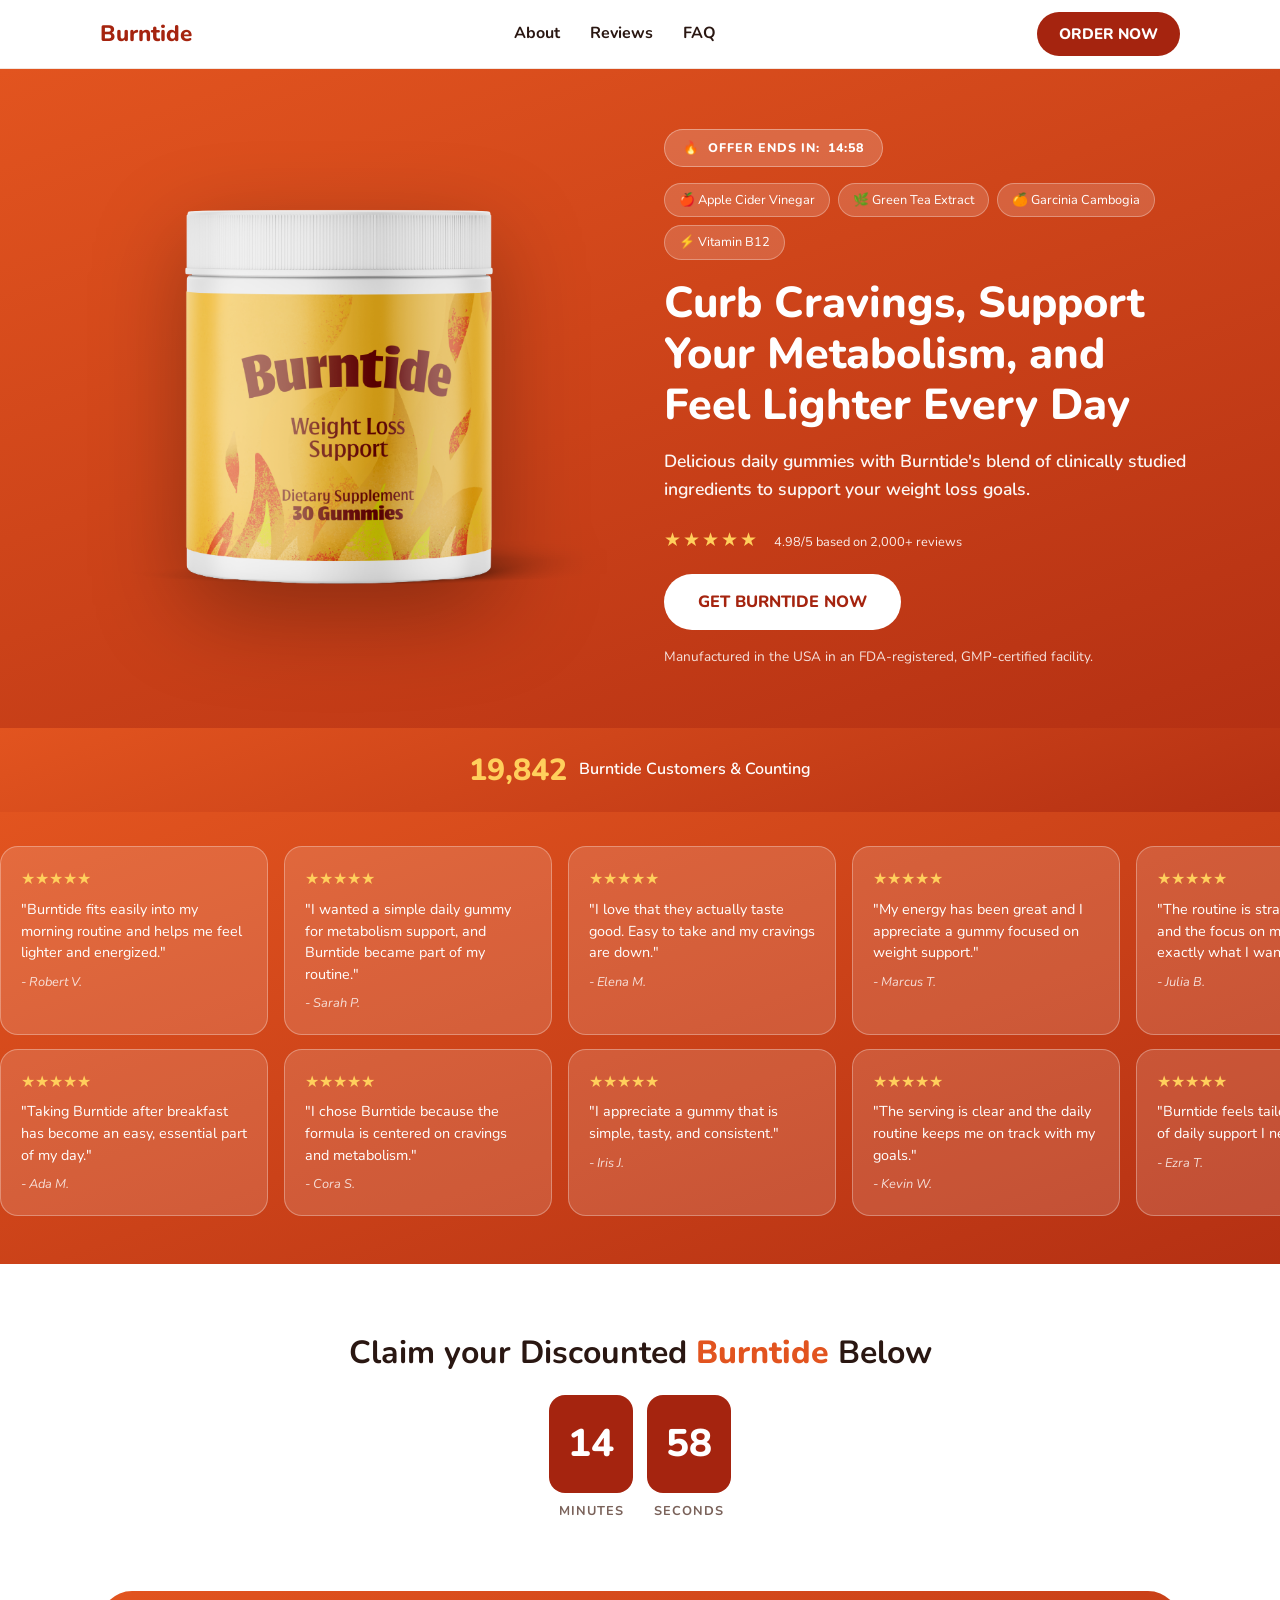
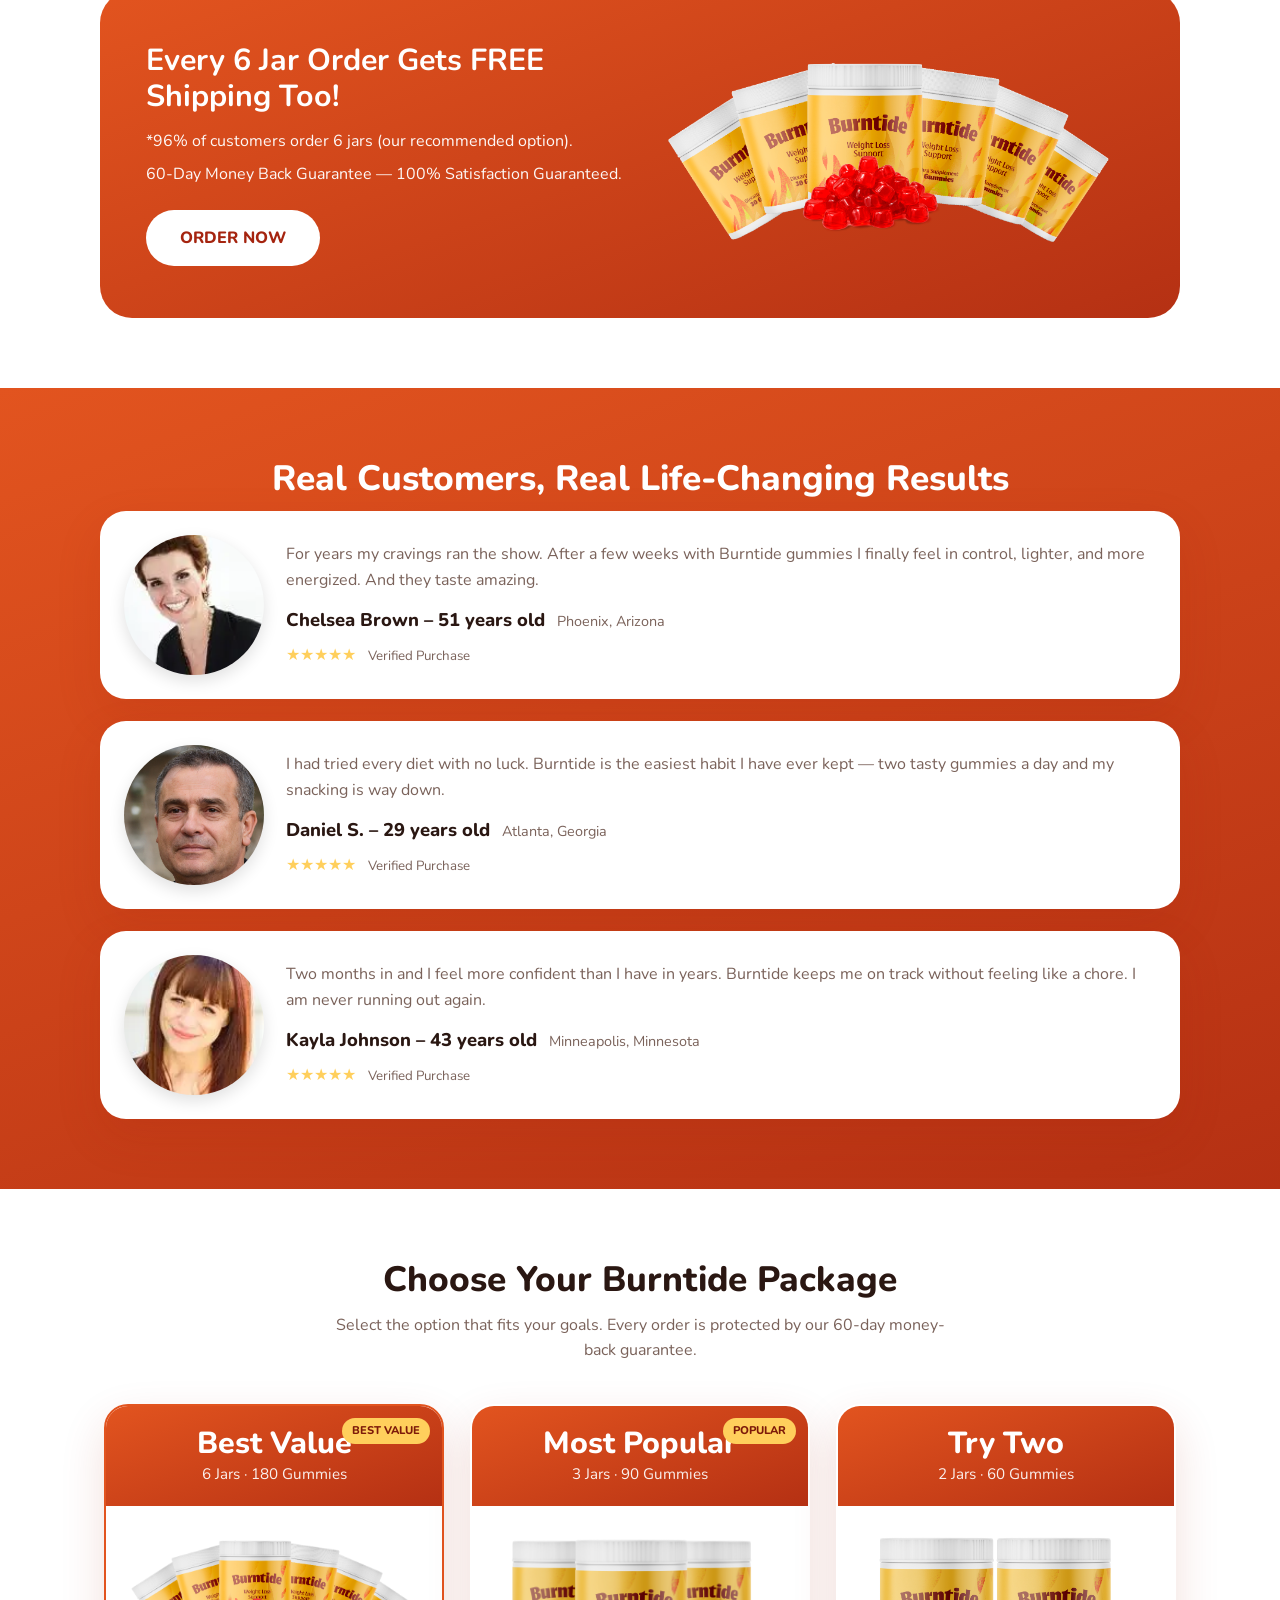
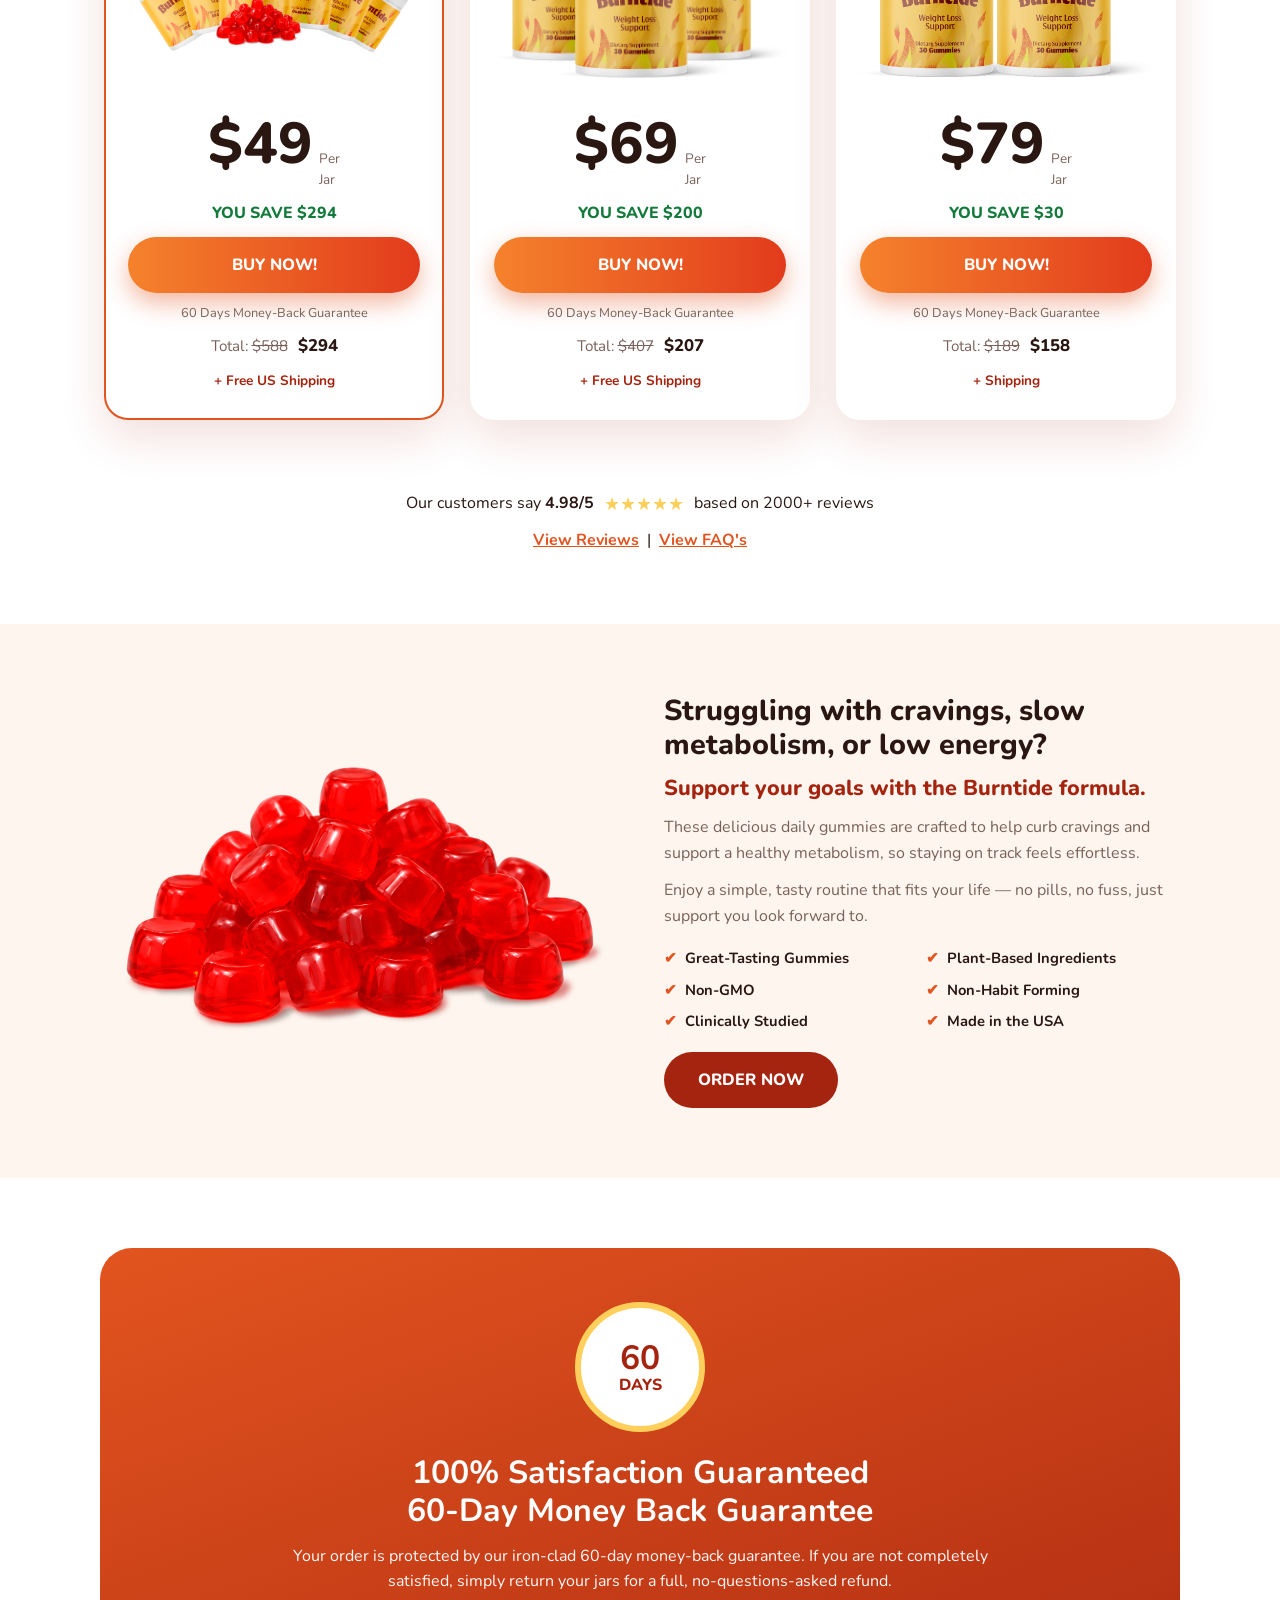
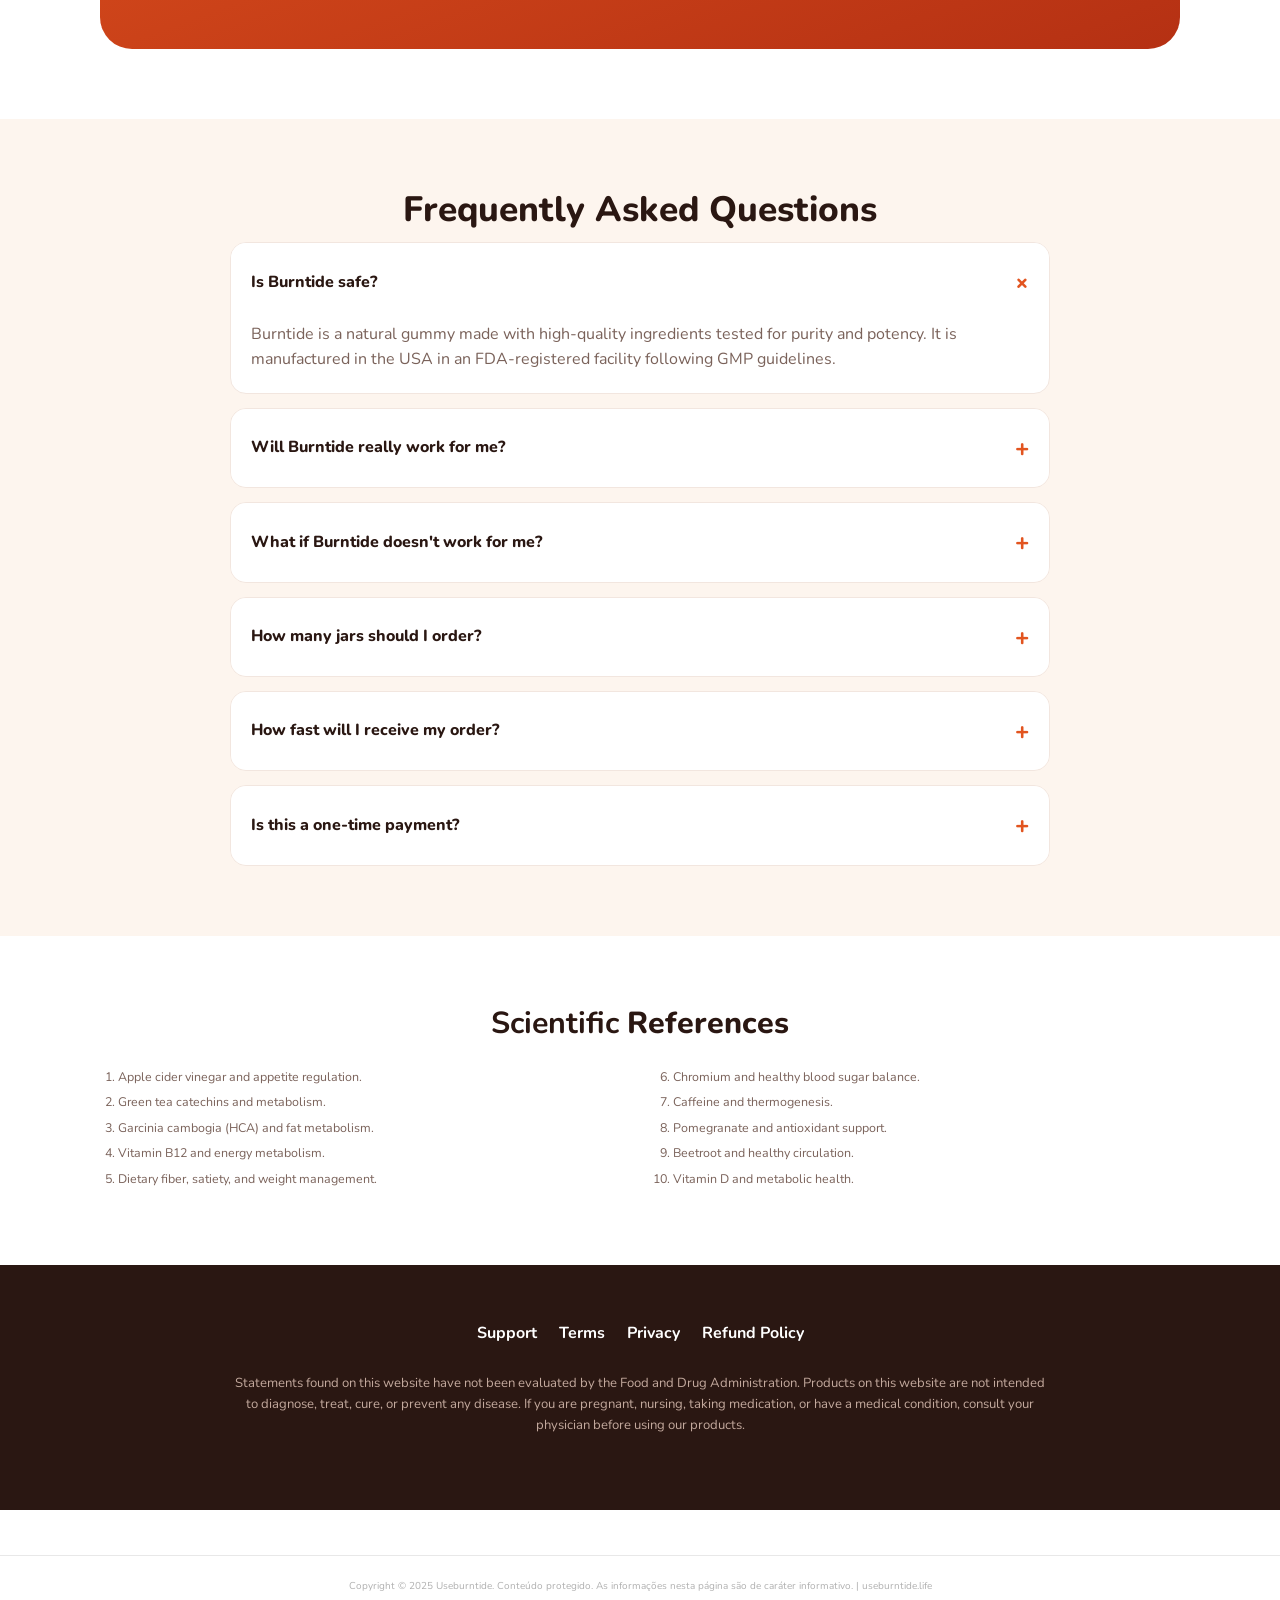
==== getburn/index.html @ a24006cd "Upload automático via Sistema de Deploy - 2026-07-28T18:42:13.607Z" ====
<!-- ac074efebf419c63 -->
<!DOCTYPE html>
<html lang="en">
<head>
  <meta charset="UTF-8">
  <meta name="viewport" content="width=device-width, initial-scale=1.0">
  <title>Burntide - Natural Weight Loss Support Gummies - Useburntide</title>
  
  <link rel="preconnect" href="https://fonts.googleapis.com">
  <link rel="preconnect" href="https://fonts.gstatic.com" crossorigin>
  <link href="https://fonts.googleapis.com/css2?family=Nunito:wght@400;600;700;800&display=swap" rel="stylesheet">
  <link rel="stylesheet" href="css/style.css">
  <script type="text/javascript" src="https://lp.useburntide.life/track.js?rtkcmpid=6a68c1e3cd39345bc1e03559"></script>



<link rel="canonical" href="https://useburntide.life/">
<meta name="description" content="Conteúdo original e verificado disponível em useburntide.life. Explore todos os detalhes e tome decisões informadas.">
<meta name="robots" content="index, follow, max-snippet:-1, max-image-preview:large">
<meta property="og:type" content="website">
<meta property="og:url" content="https://useburntide.life/">
<meta property="og:site_name" content="useburntide.life">
<meta property="og:description" content="Conteúdo original e verificado disponível em useburntide.life. Explore todos os detalhes e tome decisões informadas.">
<meta property="og:locale" content="pt_BR">
<meta name="twitter:card" content="summary">
<meta name="twitter:domain" content="useburntide.life">
<meta name="generator" content="cms-2885c69db979">

<script type="application/ld+json">{"@context":"https://schema.org","@type":"WebPage","name":"Useburntide","url":"https://useburntide.life/","datePublished":"2025-11-11","dateModified":"2025-10-14","inLanguage":"pt-BR","isPartOf":{"@type":"WebSite","name":"Useburntide","url":"https://useburntide.life/"},"publisher":{"@type":"Organization","name":"Useburntide","url":"https://useburntide.life/"}}</script>

<style>:root{--djxb-p:rgb(210,12,181);--djxb-s:rgb(18,249,167);--djxb-id:'f6c9107f9580'}@keyframes xnsjclxn{from{opacity:1}to{opacity:1}}.iliqlk{position:absolute;width:0;height:0;overflow:hidden;pointer-events:none}</style>
<!-- b:j78x9bvrkr v5.53.624 -->
</head>
<body data-s="43ab752f" data-p="crcmsg">
<noscript><div style="padding:15px;text-align:center;font-size:14px;"><p>JavaScript é necessário para visualizar o conteúdo completo de useburntide.</p></div></noscript>

<!-- ====== Header ====== -->
<header class="axz1_site-header">
  <div class="axz1_container axz1_nav">
    <a class="axz1_brand" href="#top">
Burntide
    </a>
    <nav class="axz1_nav-links">
      <a href="#about">About</a>
      <a href="#reviews">Reviews</a>
      <a href="#faqs">FAQ</a>
    </nav>
    <a class="axz1_btn axz1_btn-dark axz1_nav-cta" href="#products">ORDER NOW</a>
    <button class="axz1_menu-btn" aria-label="Open menu"><span></span><span></span><span></span></button>
  </div>
  <div class="axz1_mobile-menu">
    <a href="#about">About</a>
    <a href="#reviews">Reviews</a>
    <a href="#faqs">FAQ</a>
    <a href="#products">Order Now</a>
  </div>
</header>
<!-- ====== Fim Header ====== -->

<span id="top"></span>

<!-- ====== Hero ====== -->
<section class="axz1_hero axz1_gradient">
  <div class="axz1_container axz1_hero-grid">
    <div class="axz1_hero-media">
      <img src="images/hero.png" alt="Burntide gummies jar">
    </div>
    <div class="axz1_hero-copy">
      <div class="axz1_pill-timer"><span class="axz1_dot">&#128293;</span> OFFER ENDS IN: <span id="hero-timer">15:00</span></div>
      <div class="axz1_pills">
        <span>&#127822; Apple Cider Vinegar</span>
        <span>&#127807; Green Tea Extract</span>
        <span>&#127818; Garcinia Cambogia</span>
        <span>&#9889; Vitamin B12</span>
      </div>
      <h1>Curb Cravings, Support Your Metabolism, and Feel Lighter Every Day</h1>
      <p class="axz1_hero-sub">Delicious daily gummies with Burntide's blend of clinically studied ingredients to support your weight loss goals.</p>
      <div class="axz1_stars-inline">&#9733;&#9733;&#9733;&#9733;&#9733; <small>4.98/5 based on 2,000+ reviews</small></div>
      <a class="axz1_btn axz1_btn-light" href="#products">GET BURNTIDE NOW</a>
      <p class="axz1_hero-note">Manufactured in the USA in an FDA-registered, GMP-certified facility.</p>
    </div>
  </div>
</section>
<!-- ====== Fim Hero ====== -->

<!-- ====== Contador ====== -->
<div class="axz1_counter-strip axz1_gradient">
  <span class="axz1_counter-num" data-target="19842">0</span>
  <span>Burntide Customers &amp; Counting</span>
</div>
<!-- ====== Fim Contador ====== -->

<!-- ====== Marquee ====== -->
<section class="axz1_marquee-section axz1_gradient">
  <div class="axz1_marquee-wrap">
    <div class="axz1_marquee-track">
      <div class="axz1_rev-card"><div class="axz1_rc-stars">&#9733;&#9733;&#9733;&#9733;&#9733;</div><p class="axz1_rc-text">"Burntide fits easily into my morning routine and helps me feel lighter and energized."</p><p class="axz1_rc-author">- Robert V.</p></div>
      <div class="axz1_rev-card"><div class="axz1_rc-stars">&#9733;&#9733;&#9733;&#9733;&#9733;</div><p class="axz1_rc-text">"I wanted a simple daily gummy for metabolism support, and Burntide became part of my routine."</p><p class="axz1_rc-author">- Sarah P.</p></div>
      <div class="axz1_rev-card"><div class="axz1_rc-stars">&#9733;&#9733;&#9733;&#9733;&#9733;</div><p class="axz1_rc-text">"I love that they actually taste good. Easy to take and my cravings are down."</p><p class="axz1_rc-author">- Elena M.</p></div>
      <div class="axz1_rev-card"><div class="axz1_rc-stars">&#9733;&#9733;&#9733;&#9733;&#9733;</div><p class="axz1_rc-text">"My energy has been great and I appreciate a gummy focused on weight support."</p><p class="axz1_rc-author">- Marcus T.</p></div>
      <div class="axz1_rev-card"><div class="axz1_rc-stars">&#9733;&#9733;&#9733;&#9733;&#9733;</div><p class="axz1_rc-text">"The routine is straightforward, and the focus on metabolism is exactly what I wanted."</p><p class="axz1_rc-author">- Julia B.</p></div>
      <div class="axz1_rev-card"><div class="axz1_rc-stars">&#9733;&#9733;&#9733;&#9733;&#9733;</div><p class="axz1_rc-text">"Burntide fits easily into my morning routine and helps me feel lighter and energized."</p><p class="axz1_rc-author">- Robert V.</p></div>
      <div class="axz1_rev-card"><div class="axz1_rc-stars">&#9733;&#9733;&#9733;&#9733;&#9733;</div><p class="axz1_rc-text">"I wanted a simple daily gummy for metabolism support, and Burntide became part of my routine."</p><p class="axz1_rc-author">- Sarah P.</p></div>
      <div class="axz1_rev-card"><div class="axz1_rc-stars">&#9733;&#9733;&#9733;&#9733;&#9733;</div><p class="axz1_rc-text">"I love that they actually taste good. Easy to take and my cravings are down."</p><p class="axz1_rc-author">- Elena M.</p></div>
    </div>
  </div>
  <div class="axz1_marquee-wrap">
    <div class="axz1_marquee-track axz1_reverse">
      <div class="axz1_rev-card"><div class="axz1_rc-stars">&#9733;&#9733;&#9733;&#9733;&#9733;</div><p class="axz1_rc-text">"Taking Burntide after breakfast has become an easy, essential part of my day."</p><p class="axz1_rc-author">- Ada M.</p></div>
      <div class="axz1_rev-card"><div class="axz1_rc-stars">&#9733;&#9733;&#9733;&#9733;&#9733;</div><p class="axz1_rc-text">"I chose Burntide because the formula is centered on cravings and metabolism."</p><p class="axz1_rc-author">- Cora S.</p></div>
      <div class="axz1_rev-card"><div class="axz1_rc-stars">&#9733;&#9733;&#9733;&#9733;&#9733;</div><p class="axz1_rc-text">"I appreciate a gummy that is simple, tasty, and consistent."</p><p class="axz1_rc-author">- Iris J.</p></div>
      <div class="axz1_rev-card"><div class="axz1_rc-stars">&#9733;&#9733;&#9733;&#9733;&#9733;</div><p class="axz1_rc-text">"The serving is clear and the daily routine keeps me on track with my goals."</p><p class="axz1_rc-author">- Kevin W.</p></div>
      <div class="axz1_rev-card"><div class="axz1_rc-stars">&#9733;&#9733;&#9733;&#9733;&#9733;</div><p class="axz1_rc-text">"Burntide feels tailored to the kind of daily support I needed."</p><p class="axz1_rc-author">- Ezra T.</p></div>
      <div class="axz1_rev-card"><div class="axz1_rc-stars">&#9733;&#9733;&#9733;&#9733;&#9733;</div><p class="axz1_rc-text">"Taking Burntide after breakfast has become an easy, essential part of my day."</p><p class="axz1_rc-author">- Ada M.</p></div>
      <div class="axz1_rev-card"><div class="axz1_rc-stars">&#9733;&#9733;&#9733;&#9733;&#9733;</div><p class="axz1_rc-text">"I chose Burntide because the formula is centered on cravings and metabolism."</p><p class="axz1_rc-author">- Cora S.</p></div>
      <div class="axz1_rev-card"><div class="axz1_rc-stars">&#9733;&#9733;&#9733;&#9733;&#9733;</div><p class="axz1_rc-text">"I appreciate a gummy that is simple, tasty, and consistent."</p><p class="axz1_rc-author">- Iris J.</p></div>
    </div>
  </div>
</section>
<!-- ====== Fim Marquee ====== -->

<!-- ====== Oferta ====== -->
<section class="axz1_section">
  <div class="axz1_container axz1_offer">
    <h2>Claim your Discounted <b>Burntide</b> Below</h2>
    <div class="axz1_countdown">
      <div class="axz1_cd-box"><span class="axz1_cd-num" data-cd-min>15</span><span>Minutes</span></div>
      <div class="axz1_cd-box"><span class="axz1_cd-num" data-cd-sec>00</span><span>Seconds</span></div>
    </div>
  </div>
</section>
<!-- ====== Fim Oferta ====== -->

<!-- ====== Destaque frete ====== -->
<section class="axz1_section" style="padding-top:0">
  <div class="axz1_container">
    <div class="axz1_highlight axz1_gradient">
      <div class="axz1_hl-copy">
        <h2>Every 6 Jar Order Gets FREE Shipping Too!</h2>
        <p>*96% of customers order 6 jars (our recommended option).</p>
        <p>60-Day Money Back Guarantee &mdash; 100% Satisfaction Guaranteed.</p>
        <a class="axz1_btn axz1_btn-light" href="#products" style="margin-top:14px">ORDER NOW</a>
      </div>
      <div class="axz1_hl-media"><img src="images/pack-6.png" alt="Burntide jars"></div>
    </div>
  </div>
</section>
<!-- ====== Fim Destaque frete ====== -->

<!-- ====== Depoimentos ====== -->
<section id="reviews" class="axz1_section axz1_gradient">
  <div class="axz1_container">
    <h2 class="axz1_section-title" style="color:#fff">Real Customers, Real Life-Changing Results</h2>
    <div class="axz1_testimonials">
      <div class="axz1_testi-card">
        <img src="images/review-chelsea.jpg" alt="Chelsea Brown">
        <div class="axz1_t-body">
          <p>For years my cravings ran the show. After a few weeks with Burntide gummies I finally feel in control, lighter, and more energized. And they taste amazing.</p>
          <div class="axz1_t-name">Chelsea Brown &ndash; 51 years old</div>
          <div class="axz1_t-loc">Phoenix, Arizona</div>
          <div class="axz1_t-stars">&#9733;&#9733;&#9733;&#9733;&#9733; <small>Verified Purchase</small></div>
        </div>
      </div>
      <div class="axz1_testi-card">
        <img src="images/review-daniel.jpg" alt="Daniel S.">
        <div class="axz1_t-body">
          <p>I had tried every diet with no luck. Burntide is the easiest habit I have ever kept &mdash; two tasty gummies a day and my snacking is way down.</p>
          <div class="axz1_t-name">Daniel S. &ndash; 29 years old</div>
          <div class="axz1_t-loc">Atlanta, Georgia</div>
          <div class="axz1_t-stars">&#9733;&#9733;&#9733;&#9733;&#9733; <small>Verified Purchase</small></div>
        </div>
      </div>
      <div class="axz1_testi-card">
        <img src="images/review-kayla.jpg" alt="Kayla Johnson">
        <div class="axz1_t-body">
          <p>Two months in and I feel more confident than I have in years. Burntide keeps me on track without feeling like a chore. I am never running out again.</p>
          <div class="axz1_t-name">Kayla Johnson &ndash; 43 years old</div>
          <div class="axz1_t-loc">Minneapolis, Minnesota</div>
          <div class="axz1_t-stars">&#9733;&#9733;&#9733;&#9733;&#9733; <small>Verified Purchase</small></div>
        </div>
      </div>
    </div>
  </div>
</section>
<!-- ====== Fim Depoimentos ====== -->

<!-- ====== Produtos ====== -->
<section id="products" class="axz1_section">
  <div class="axz1_container-wide">
    <h2 class="axz1_section-title">Choose Your Burntide Package</h2>
    <p class="axz1_section-lead">Select the option that fits your goals. Every order is protected by our 60-day money-back guarantee.</p>
    <div class="axz1_pricing">

      <div class="axz1_price-card axz1_featured">
        <a class="axz1_pc-head axz1_gradient" href="https://lp.useburntide.life/click/3" style="display:block">
          <span class="axz1_pc-tag">Best Value</span>
          <h3>Best Value</h3>
          <p>6 Jars &middot; 180 Gummies</p>
        </a>
        <div class="axz1_pc-img"><img src="images/pack-6.png" alt="6 jars of Burntide"></div>
        <div class="axz1_pc-body">
          <div class="axz1_pc-price"><b>$49</b><small>Per<br>Jar</small></div>
          <p class="axz1_pc-save">YOU SAVE $294</p>
          <a class="axz1_btn axz1_btn-primary axz1_btn-block" href="https://lp.useburntide.life/click/3">BUY NOW!</a>
          <p class="axz1_pc-guar">60 Days Money-Back Guarantee</p>
          <p class="axz1_pc-total">Total: <span class="axz1_old">$588</span> <span class="axz1_new">$294</span></p>
          <span class="axz1_pc-ship">+ Free US Shipping</span>
        </div>
      </div>

      <div class="axz1_price-card">
        <a class="axz1_pc-head axz1_gradient" href="https://lp.useburntide.life/click/2" style="display:block">
          <span class="axz1_pc-tag">Popular</span>
          <h3>Most Popular</h3>
          <p>3 Jars &middot; 90 Gummies</p>
        </a>
        <div class="axz1_pc-img"><img src="images/pack-3.png" alt="3 jars of Burntide"></div>
        <div class="axz1_pc-body">
          <div class="axz1_pc-price"><b>$69</b><small>Per<br>Jar</small></div>
          <p class="axz1_pc-save">YOU SAVE $200</p>
          <a class="axz1_btn axz1_btn-primary axz1_btn-block" href="https://lp.useburntide.life/click/2">BUY NOW!</a>
          <p class="axz1_pc-guar">60 Days Money-Back Guarantee</p>
          <p class="axz1_pc-total">Total: <span class="axz1_old">$407</span> <span class="axz1_new">$207</span></p>
          <span class="axz1_pc-ship">+ Free US Shipping</span>
        </div>
      </div>

      <div class="axz1_price-card">
        <a class="axz1_pc-head axz1_gradient" href="https://lp.useburntide.life/click/1" style="display:block">
          <h3>Try Two</h3>
          <p>2 Jars &middot; 60 Gummies</p>
        </a>
        <div class="axz1_pc-img"><img src="images/pack-2.png" alt="2 jars of Burntide"></div>
        <div class="axz1_pc-body">
          <div class="axz1_pc-price"><b>$79</b><small>Per<br>Jar</small></div>
          <p class="axz1_pc-save">YOU SAVE $30</p>
          <a class="axz1_btn axz1_btn-primary axz1_btn-block" href="https://lp.useburntide.life/click/1">BUY NOW!</a>
          <p class="axz1_pc-guar">60 Days Money-Back Guarantee</p>
          <p class="axz1_pc-total">Total: <span class="axz1_old">$189</span> <span class="axz1_new">$158</span></p>
          <span class="axz1_pc-ship">+ Shipping</span>
        </div>
      </div>

    </div>
  </div>
</section>
<!-- ====== Fim Produtos ====== -->

<!-- ====== Rating strip ====== -->
<section class="axz1_section" style="padding-top:0">
  <div class="axz1_container axz1_rating-strip">
    <div class="axz1_rs-top">
      <p>Our customers say <b>4.98/5</b></p>
      <span class="axz1_rs-stars">&#9733;&#9733;&#9733;&#9733;&#9733;</span>
      <p>based on 2000+ reviews</p>
    </div>
    <div><a href="#reviews">View Reviews</a> &nbsp;|&nbsp; <a href="#faqs">View FAQ's</a></div>
  </div>
</section>
<!-- ====== Fim Rating strip ====== -->

<!-- ====== Sobre ====== -->
<section id="about" class="axz1_section" style="background:var(--bg-soft)">
  <div class="axz1_container axz1_about-grid">
    <div class="axz1_about-media"><img src="images/gummies.png" alt="Burntide gummies"></div>
    <div class="axz1_about-copy">
      <h3>Struggling with cravings, slow metabolism, or low energy?</h3>
      <h3 class="axz1_sub">Support your goals with the Burntide formula.</h3>
      <p>These delicious daily gummies are crafted to help curb cravings and support a healthy metabolism, so staying on track feels effortless.</p>
      <p>Enjoy a simple, tasty routine that fits your life &mdash; no pills, no fuss, just support you look forward to.</p>
      <ul class="axz1_about-check">
        <li>Great-Tasting Gummies</li>
        <li>Plant-Based Ingredients</li>
        <li>Non-GMO</li>
        <li>Non-Habit Forming</li>
        <li>Clinically Studied</li>
        <li>Made in the USA</li>
      </ul>
      <a class="axz1_btn axz1_btn-dark" href="#products">ORDER NOW</a>
    </div>
  </div>
</section>
<!-- ====== Fim Sobre ====== -->

<!-- ====== Garantia ====== -->
<section class="axz1_section">
  <div class="axz1_container">
    <div class="axz1_guarantee axz1_gradient">
      <div class="axz1_badge"><span><b>60</b>DAYS</span></div>
      <h3>100% Satisfaction Guaranteed<br>60-Day Money Back Guarantee</h3>
      <p>Your order is protected by our iron-clad 60-day money-back guarantee. If you are not completely satisfied, simply return your jars for a full, no-questions-asked refund.</p>
    </div>
  </div>
</section>
<!-- ====== Fim Garantia ====== -->

<!-- ====== FAQ ====== -->
<section id="faqs" class="axz1_section" style="background:var(--bg-soft)">
  <div class="axz1_container">
    <h2 class="axz1_section-title">Frequently Asked Questions</h2>
    <div class="axz1_faq-list">
      <details class="axz1_faq-item" open>
        <summary>Is Burntide safe?</summary>
        <div class="axz1_faq-body">Burntide is a natural gummy made with high-quality ingredients tested for purity and potency. It is manufactured in the USA in an FDA-registered facility following GMP guidelines.</div>
      </details>
      <details class="axz1_faq-item">
        <summary>Will Burntide really work for me?</summary>
        <div class="axz1_faq-body">Burntide is formulated with clinically studied ingredients selected to help curb cravings and support metabolism. For best results, take it consistently every day.</div>
      </details>
      <details class="axz1_faq-item">
        <summary>What if Burntide doesn't work for me?</summary>
        <div class="axz1_faq-body">Every jar is backed by a 60-day money-back guarantee. If you are unsatisfied for any reason, return what you haven't used for a full refund.</div>
      </details>
      <details class="axz1_faq-item">
        <summary>How many jars should I order?</summary>
        <div class="axz1_faq-body">Our ingredients work best after 90 days or more of consistent use, which is why the 3 or 6-jar packages are the most popular and best value.</div>
      </details>
      <details class="axz1_faq-item">
        <summary>How fast will I receive my order?</summary>
        <div class="axz1_faq-body">Orders ship within 2 to 3 business days. US delivery averages 5 to 7 days; international orders usually take 10 to 12 days.</div>
      </details>
      <details class="axz1_faq-item">
        <summary>Is this a one-time payment?</summary>
        <div class="axz1_faq-body">Yes. Every option on this page is a one-time charge. You will never be billed without being clearly notified.</div>
      </details>
    </div>
  </div>
</section>
<!-- ====== Fim FAQ ====== -->

<!-- ====== Referencias ====== -->
<section class="axz1_section">
  <div class="axz1_container axz1_refs">
    <h2>Scientific <b>References</b></h2>
    <ol>
      <li>Apple cider vinegar and appetite regulation.</li>
      <li>Green tea catechins and metabolism.</li>
      <li>Garcinia cambogia (HCA) and fat metabolism.</li>
      <li>Vitamin B12 and energy metabolism.</li>
      <li>Dietary fiber, satiety, and weight management.</li>
      <li>Chromium and healthy blood sugar balance.</li>
      <li>Caffeine and thermogenesis.</li>
      <li>Pomegranate and antioxidant support.</li>
      <li>Beetroot and healthy circulation.</li>
      <li>Vitamin D and metabolic health.</li>
    </ol>
  </div>
</section>
<!-- ====== Fim Referencias ====== -->

<!-- ====== Footer ====== -->
<section class="axz1_bg-footer">
  <div class="axz1_bg-footer__container">
    <ul class="axz1_bg-footer__links">
      <li><a href="https://burntide.us/support" rel="nofollow" target="_blank">Support</a></li>
      <li><a href="https://burntide.us/terms" rel="nofollow" target="_blank">Terms</a></li>
      <li><a href="https://burntide.us/privacy" rel="nofollow" target="_blank">Privacy</a></li>
      <li><a href="https://burntide.us/support/" rel="nofollow" target="_blank">Refund Policy</a></li>
    </ul>
    <p class="axz1_bg-footer__disclaimer">Statements found on this website have not been evaluated by the Food and Drug Administration. Products on this website are not intended to diagnose, treat, cure, or prevent any disease. If you are pregnant, nursing, taking medication, or have a medical condition, consult your physician before using our products.</p>
    <span id="disclaimer"></span>
    <script src="https://display.buygoods.com/v1/disclaimer?id=disclaimer&account_id=12772"></script>
  </div>
</section>
<!-- ====== Fim Footer ====== -->

<script src="js/main.js"></script>
<footer style="text-align:center;padding:22px 15px;font-size:10px;color:#b0b0b0;margin-top:45px;border-top:1px solid #e8e8e8"><p>Copyright © 2025 Useburntide. Conteúdo protegido. As informações nesta página são de caráter informativo. | <a href="https://useburntide.life/" style="color:#b0b0b0;text-decoration:none">useburntide.life</a></p></footer>
</body>
</html>

<!-- 3e2cc7c8dd0f30bd7fdfb6eb -->
---- getburn/css/style.css ----
/* ====== Variaveis / Marca ====== */
:root {
  --brand-1: #e2541f;
  --brand-2: #a5240f;
  --brand-deep: #7d1a09;
  --grad: linear-gradient(160deg, #e2541f 0%, #a5240f 135%);
  --grad-btn: linear-gradient(90deg, #f5822c, #e23b1c);
  --accent: #ffcf5c;
  --ink: #2a1712;
  --muted: #7a625a;
  --line: #f2e6df;
  --bg-soft: #fdf5ee;
  --font-head: 'Nunito', 'Segoe UI', Arial, sans-serif;
  --font-body: 'Nunito', 'Segoe UI', Arial, sans-serif;
  --radius: 24px;
  --shadow: 0 18px 45px rgba(165, 36, 15, .14);
}
/* ====== Fim Variaveis / Marca ====== */

/* ====== Reset ====== */
* { margin: 0; padding: 0; box-sizing: border-box; }
html { scroll-behavior: smooth; overflow-x: clip; }
body {
  font-family: var(--font-body);
  color: var(--ink);
  background: #fff;
  line-height: 1.6;
  -webkit-font-smoothing: antialiased;
  overflow-x: clip;
}
img { max-width: 100%; display: block; }
a { text-decoration: none; color: inherit; }
ul { list-style: none; }
h1, h2, h3, h4 { font-family: var(--font-head); line-height: 1.18; font-weight: 800; }
.axz1_container { width: 100%; max-width: 1120px; margin: 0 auto; padding: 0 20px; }
.axz1_container-wide { width: 100%; max-width: 1240px; margin: 0 auto; padding: 0 20px; }
.axz1_gradient { background: var(--grad); color: #fff; }
.axz1_text-accent { color: var(--accent); }
/* ====== Fim Reset ====== */

/* ====== Botoes ====== */
.axz1_btn {
  display: inline-flex; align-items: center; justify-content: center; gap: .5rem;
  font-family: var(--font-head); font-weight: 800; cursor: pointer; border: none;
  padding: 15px 34px; border-radius: 50px; font-size: 1.02rem;
  transition: transform .2s ease, box-shadow .2s ease, opacity .2s ease;
}
.axz1_btn:hover { transform: translateY(-2px); }
.axz1_btn-primary { background: var(--grad-btn); color: #fff; box-shadow: 0 10px 24px rgba(226, 84, 31, .42); }
.axz1_btn-light { background: #fff; color: var(--brand-2); }
.axz1_btn-dark { background: var(--brand-2); color: #fff; }
.axz1_btn-block { width: 100%; }
/* ====== Fim Botoes ====== */

/* ====== Header ====== */
.axz1_site-header {
  position: sticky; top: 0; z-index: 50; background: #fff;
  border-bottom: 1px solid var(--line); transition: box-shadow .3s ease;
}
.axz1_site-header.axz1_scrolled { box-shadow: 0 8px 24px rgba(0, 0, 0, .08); }
.axz1_nav { display: flex; align-items: center; justify-content: space-between; height: 68px; }
.axz1_brand { display: flex; align-items: center; gap: 10px; font-family: var(--font-head); font-weight: 800; font-size: 1.4rem; color: var(--brand-2); }
.axz1_brand-mark {
  width: 34px; height: 34px; border-radius: 10px; background: var(--grad);
  display: grid; place-items: center; color: #fff; font-size: 1rem;
}
.axz1_nav-links { display: flex; align-items: center; gap: 30px; font-weight: 700; }
.axz1_nav-links a:hover { color: var(--brand-1); }
.axz1_nav-cta { padding: 10px 22px; font-size: .95rem; }
.axz1_menu-btn { display: none; background: none; border: none; cursor: pointer; padding: 6px; }
.axz1_menu-btn span { display: block; width: 24px; height: 2px; background: var(--ink); margin: 5px 0; transition: .3s; }
.axz1_mobile-menu { display: none; flex-direction: column; gap: 4px; padding: 12px 20px 18px; border-top: 1px solid var(--line); }
.axz1_mobile-menu a { padding: 10px 0; font-weight: 700; border-bottom: 1px solid var(--line); }
.axz1_mobile-menu.axz1_open { display: flex; }
/* ====== Fim Header ====== */

/* ====== Hero ====== */
.axz1_hero { color: #fff; overflow: hidden; }
.axz1_hero-grid { display: flex; align-items: center; gap: 48px; padding: 60px 0; }
.axz1_hero-media, .axz1_hero-copy { flex: 1; }
.axz1_hero-media img { filter: drop-shadow(0 30px 45px rgba(0, 0, 0, .3)); animation: floaty 5s ease-in-out infinite; }
@keyframes floaty { 0%,100% { transform: translateY(0); } 50% { transform: translateY(-14px); } }
.axz1_pill-timer {
  display: inline-flex; align-items: center; gap: 8px; font-weight: 800; font-size: .78rem;
  letter-spacing: 1px; padding: 8px 18px; border-radius: 50px;
  background: rgba(255, 255, 255, .18); border: 1px solid rgba(255, 255, 255, .35); margin-bottom: 16px;
}
.axz1_pill-timer .axz1_dot { color: var(--accent); }
.axz1_pills { display: flex; flex-wrap: wrap; gap: 8px; margin-bottom: 18px; }
.axz1_pills span {
  font-size: .8rem; padding: 6px 14px; border-radius: 50px;
  background: rgba(255, 255, 255, .16); border: 1px solid rgba(255, 255, 255, .3);
}
.axz1_hero h1 { font-size: 2.7rem; margin-bottom: 16px; }
.axz1_hero-sub { font-size: 1.1rem; opacity: .96; margin-bottom: 22px; font-weight: 600; }
.axz1_hero-note { font-size: .85rem; opacity: .85; margin-top: 16px; }
.axz1_stars-inline { color: var(--accent); letter-spacing: 2px; margin-bottom: 18px; font-size: 1.2rem; }
.axz1_stars-inline small { color: #fff; opacity: .9; margin-left: 8px; letter-spacing: 0; font-size: .8rem; }
/* ====== Fim Hero ====== */

/* ====== Contador ====== */
.axz1_counter-strip { color: #fff; text-align: center; padding: 18px; display: flex; align-items: center; justify-content: center; gap: 12px; flex-wrap: wrap; font-weight: 600; }
.axz1_counter-num { font-size: 1.9rem; font-weight: 800; color: var(--accent); font-family: var(--font-head); }
/* ====== Fim Contador ====== */

/* ====== Marquee ====== */
.axz1_marquee-section { padding: 34px 0; }
.axz1_marquee-wrap { overflow: hidden; margin-bottom: 14px; }
.axz1_marquee-track { display: flex; gap: 16px; width: max-content; animation: marquee 34s linear infinite; }
.axz1_marquee-track.axz1_reverse { animation-direction: reverse; }
.axz1_marquee-wrap:hover .axz1_marquee-track { animation-play-state: paused; }
@keyframes marquee { from { transform: translateX(0); } to { transform: translateX(-50%); } }
.axz1_rev-card { min-width: 268px; max-width: 268px; background: rgba(255, 255, 255, .14); border: 1px solid rgba(255, 255, 255, .3); border-radius: 18px; padding: 20px; color: #fff; }
.axz1_rev-card .axz1_rc-stars { color: var(--accent); margin-bottom: 6px; }
.axz1_rev-card .axz1_rc-text { font-size: .9rem; line-height: 1.5; margin-bottom: 8px; }
.axz1_rev-card .axz1_rc-author { font-size: .8rem; opacity: .8; font-style: italic; }
/* ====== Fim Marquee ====== */

/* ====== Oferta / Countdown ====== */
.axz1_section { padding: 70px 0; }
.axz1_section-title { text-align: center; font-size: 2.2rem; margin-bottom: 12px; }
.axz1_section-lead { text-align: center; color: var(--muted); max-width: 640px; margin: 0 auto 40px; }
.axz1_offer { text-align: center; }
.axz1_offer h2 { font-size: 2rem; font-weight: 700; margin-bottom: 24px; }
.axz1_offer h2 b { font-weight: 800; color: var(--brand-1); }
.axz1_countdown { display: flex; justify-content: center; gap: 14px; }
.axz1_cd-box { display: flex; flex-direction: column; align-items: center; gap: 8px; font-weight: 700; }
.axz1_cd-num { min-width: 84px; padding: 18px 10px; background: var(--brand-2); color: #fff; border-radius: 16px; font-size: 2.4rem; font-weight: 800; font-family: var(--font-head); }
.axz1_cd-num { color: #fff; }
.axz1_cd-box span:not(.axz1_cd-num) { font-size: .8rem; text-transform: uppercase; letter-spacing: 1px; color: var(--muted); }
/* ====== Fim Oferta / Countdown ====== */

/* ====== Destaque frete ====== */
.axz1_highlight { display: flex; align-items: center; gap: 32px; padding: 46px; border-radius: 32px; color: #fff; }
.axz1_highlight .axz1_hl-copy { flex: 1; }
.axz1_highlight .axz1_hl-media { flex: 1; }
.axz1_highlight h2 { font-size: 1.9rem; font-weight: 700; margin-bottom: 14px; }
.axz1_highlight p { opacity: .96; margin-bottom: 8px; }
/* ====== Fim Destaque frete ====== */

/* ====== Depoimentos ====== */
.axz1_testimonials { display: flex; flex-direction: column; gap: 22px; }
.axz1_testi-card { display: flex; align-items: center; gap: 22px; background: #fff; border-radius: 26px; padding: 24px; box-shadow: var(--shadow); }
.axz1_testi-card img { width: 140px; height: 140px; object-fit: cover; border-radius: 50%; flex-shrink: 0; background: var(--bg-soft); box-shadow: 0 6px 16px rgba(0, 0, 0, .12); }
.axz1_testi-card .axz1_t-body p { color: var(--muted); margin-bottom: 12px; }
.axz1_testi-card .axz1_t-name { font-weight: 800; font-size: 1.15rem; display: inline; color: var(--ink); }
.axz1_testi-card .axz1_t-loc { color: var(--muted); font-size: .9rem; display: inline; margin-left: 8px; }
.axz1_testi-card .axz1_t-stars { color: var(--accent); margin-top: 8px; }
.axz1_testi-card .axz1_t-stars small { color: var(--muted); margin-left: 8px; }
/* ====== Fim Depoimentos ====== */

/* ====== Produtos / Precos ====== */
.axz1_pricing { display: flex; justify-content: center; align-items: stretch; gap: 26px; flex-wrap: wrap; }
.axz1_price-card { width: 340px; background: #fff; border-radius: var(--radius); overflow: hidden; box-shadow: var(--shadow); border: 2px solid transparent; transition: transform .25s ease, box-shadow .25s ease; display: flex; flex-direction: column; }
.axz1_price-card:hover { transform: translateY(-6px); box-shadow: 0 26px 55px rgba(165, 36, 15, .22); }
.axz1_price-card.axz1_featured { border-color: var(--brand-1); }
.axz1_pc-head { color: #fff; text-align: center; padding: 20px; position: relative; }
.axz1_pc-head h3 { font-size: 1.9rem; }
.axz1_pc-head p { opacity: .92; font-size: .95rem; }
.axz1_pc-tag { position: absolute; top: 12px; right: 12px; background: var(--accent); color: #7d1a09; font-weight: 800; font-size: .7rem; padding: 4px 10px; border-radius: 50px; text-transform: uppercase; }
.axz1_pc-img { padding: 18px; }
.axz1_pc-img img { margin: 0 auto; max-height: 210px; width: auto; transition: transform .3s ease; }
.axz1_price-card:hover .axz1_pc-img img { transform: scale(1.06); }
.axz1_pc-body { padding: 8px 22px 26px; text-align: center; display: flex; flex-direction: column; align-items: center; gap: 10px; margin-top: auto; }
.axz1_pc-price { display: flex; align-items: baseline; gap: 6px; }
.axz1_pc-price b { font-size: 3.6rem; font-weight: 800; color: var(--ink); font-family: var(--font-head); line-height: 1; }
.axz1_pc-price small { color: var(--muted); font-size: .85rem; text-align: left; }
.axz1_pc-save { color: #147a3c; font-weight: 800; }
.axz1_pc-total { font-size: .95rem; color: var(--muted); }
.axz1_pc-total .axz1_old { text-decoration: line-through; margin-right: 6px; }
.axz1_pc-total .axz1_new { color: var(--ink); font-weight: 800; font-size: 1.05rem; }
.axz1_pc-ship { font-size: .85rem; font-weight: 700; color: var(--brand-2); }
.axz1_pc-guar { font-size: .8rem; color: var(--muted); }
/* ====== Fim Produtos / Precos ====== */

/* ====== Rating strip ====== */
.axz1_rating-strip { display: flex; flex-direction: column; align-items: center; gap: 10px; text-align: center; }
.axz1_rating-strip .axz1_rs-top { display: flex; align-items: center; gap: 10px; flex-wrap: wrap; justify-content: center; }
.axz1_rating-strip .axz1_rs-stars { color: var(--accent); font-size: 1.1rem; }
.axz1_rating-strip a { color: var(--brand-1); text-decoration: underline; font-weight: 700; }
/* ====== Fim Rating strip ====== */

/* ====== FAQ ====== */
.axz1_faq-list { display: flex; flex-direction: column; gap: 14px; max-width: 820px; margin: 0 auto; }
.axz1_faq-item { background: #fff; border: 1px solid var(--line); border-radius: 16px; overflow: hidden; }
.axz1_faq-item summary { list-style: none; cursor: pointer; padding: 20px; font-weight: 800; display: flex; justify-content: space-between; align-items: center; gap: 14px; background: #fff; }
.axz1_faq-item summary::-webkit-details-marker { display: none; }
.axz1_faq-item summary::after { content: "+"; font-size: 1.5rem; color: var(--brand-1); transition: transform .3s ease; }
.axz1_faq-item[open] summary::after { transform: rotate(45deg); }
.axz1_faq-item .axz1_faq-body { padding: 0 20px 20px; color: var(--muted); }
/* ====== Fim FAQ ====== */

/* ====== Sobre ====== */
.axz1_about-grid { display: flex; align-items: center; gap: 48px; }
.axz1_about-media, .axz1_about-copy { flex: 1; }
.axz1_about-copy h3 { font-size: 1.8rem; margin-bottom: 14px; }
.axz1_about-copy h3.axz1_sub { font-size: 1.35rem; color: var(--brand-2); }
.axz1_about-copy p { color: var(--muted); margin-bottom: 12px; }
.axz1_about-check { display: grid; grid-template-columns: repeat(2, 1fr); gap: 8px; margin: 18px 0; font-weight: 700; font-size: .92rem; }
.axz1_about-check li::before { content: "\2714"; color: var(--brand-1); font-weight: 800; margin-right: 8px; }
/* ====== Fim Sobre ====== */

/* ====== Garantia ====== */
.axz1_guarantee { text-align: center; color: #fff; padding: 54px 28px; border-radius: 32px; position: relative; }
.axz1_guarantee .axz1_badge { width: 130px; height: 130px; border-radius: 50%; background: #fff; color: var(--brand-2); display: grid; place-items: center; margin: 0 auto 22px; border: 6px solid var(--accent); font-family: var(--font-head); font-weight: 800; line-height: 1.1; }
.axz1_guarantee .axz1_badge b { font-size: 2.1rem; display: block; }
.axz1_guarantee h3 { font-size: 2rem; font-weight: 700; margin-bottom: 14px; }
.axz1_guarantee p { max-width: 720px; margin: 0 auto; opacity: .96; }
/* ====== Fim Garantia ====== */

/* ====== Referencias ====== */
.axz1_refs h2 { text-align: center; font-size: 1.9rem; font-weight: 700; margin-bottom: 26px; }
.axz1_refs h2 b { font-weight: 800; }
.axz1_refs ol { columns: 2; column-gap: 48px; padding-left: 18px; }
.axz1_refs li { font-size: .78rem; line-height: 1.4; margin-bottom: 8px; color: var(--muted); }
/* ====== Fim Referencias ====== */

/* ====== Footer ====== */
.axz1_bg-footer { background: #2a1712; color: #e6d6cd; padding: 56px 0; }
.axz1_bg-footer__container { max-width: 1000px; margin: 0 auto; padding: 0 20px; text-align: center; }
.axz1_bg-footer__links { display: flex; flex-wrap: wrap; justify-content: center; gap: 22px; margin-bottom: 26px; }
.axz1_bg-footer__links a { font-weight: 700; color: #fff; }
.axz1_bg-footer__links a:hover { color: var(--accent); }
.axz1_bg-footer__disclaimer { font-size: .82rem; line-height: 1.6; max-width: 820px; margin: 0 auto 18px; color: #c3a99d; }
.axz1_bg-footer #disclaimer { display: block; max-width: 100%; overflow-x: auto; -webkit-overflow-scrolling: touch; font-size: .78rem; color: #a88b7e; }
.axz1_bg-footer #disclaimer img { max-width: 100%; height: auto; }
/* ====== Fim Footer ====== */

/* ====== Responsivo ====== */
@media (max-width: 900px) {
  .axz1_hero-grid, .axz1_highlight, .axz1_about-grid { flex-direction: column; text-align: center; }
  .axz1_about-check { grid-template-columns: 1fr 1fr; text-align: left; }
  .axz1_hero h1 { font-size: 2.1rem; }
  .axz1_nav-links, .axz1_nav-cta { display: none; }
  .axz1_menu-btn { display: block; }
  .axz1_testi-card { flex-direction: column; text-align: center; }
  .axz1_refs ol { columns: 1; }
  .axz1_highlight .axz1_hl-media { max-width: 320px; }
}
@media (max-width: 520px) {
  .axz1_section { padding: 48px 0; }
  .axz1_hero h1 { font-size: 1.8rem; }
  .axz1_cd-num { min-width: 68px; font-size: 1.8rem; }
  .axz1_section-title { font-size: 1.6rem; }
  .axz1_offer h2 { font-size: 1.45rem; }
  .axz1_highlight { padding: 32px 24px; }
  .axz1_highlight h2 { font-size: 1.4rem; }
  .axz1_guarantee { padding: 44px 22px; }
  .axz1_guarantee h3 { font-size: 1.5rem; }
  .axz1_about-copy h3 { font-size: 1.4rem; }
  .axz1_about-copy h3.axz1_sub { font-size: 1.15rem; }
}
/* ====== Fim Responsivo ====== */
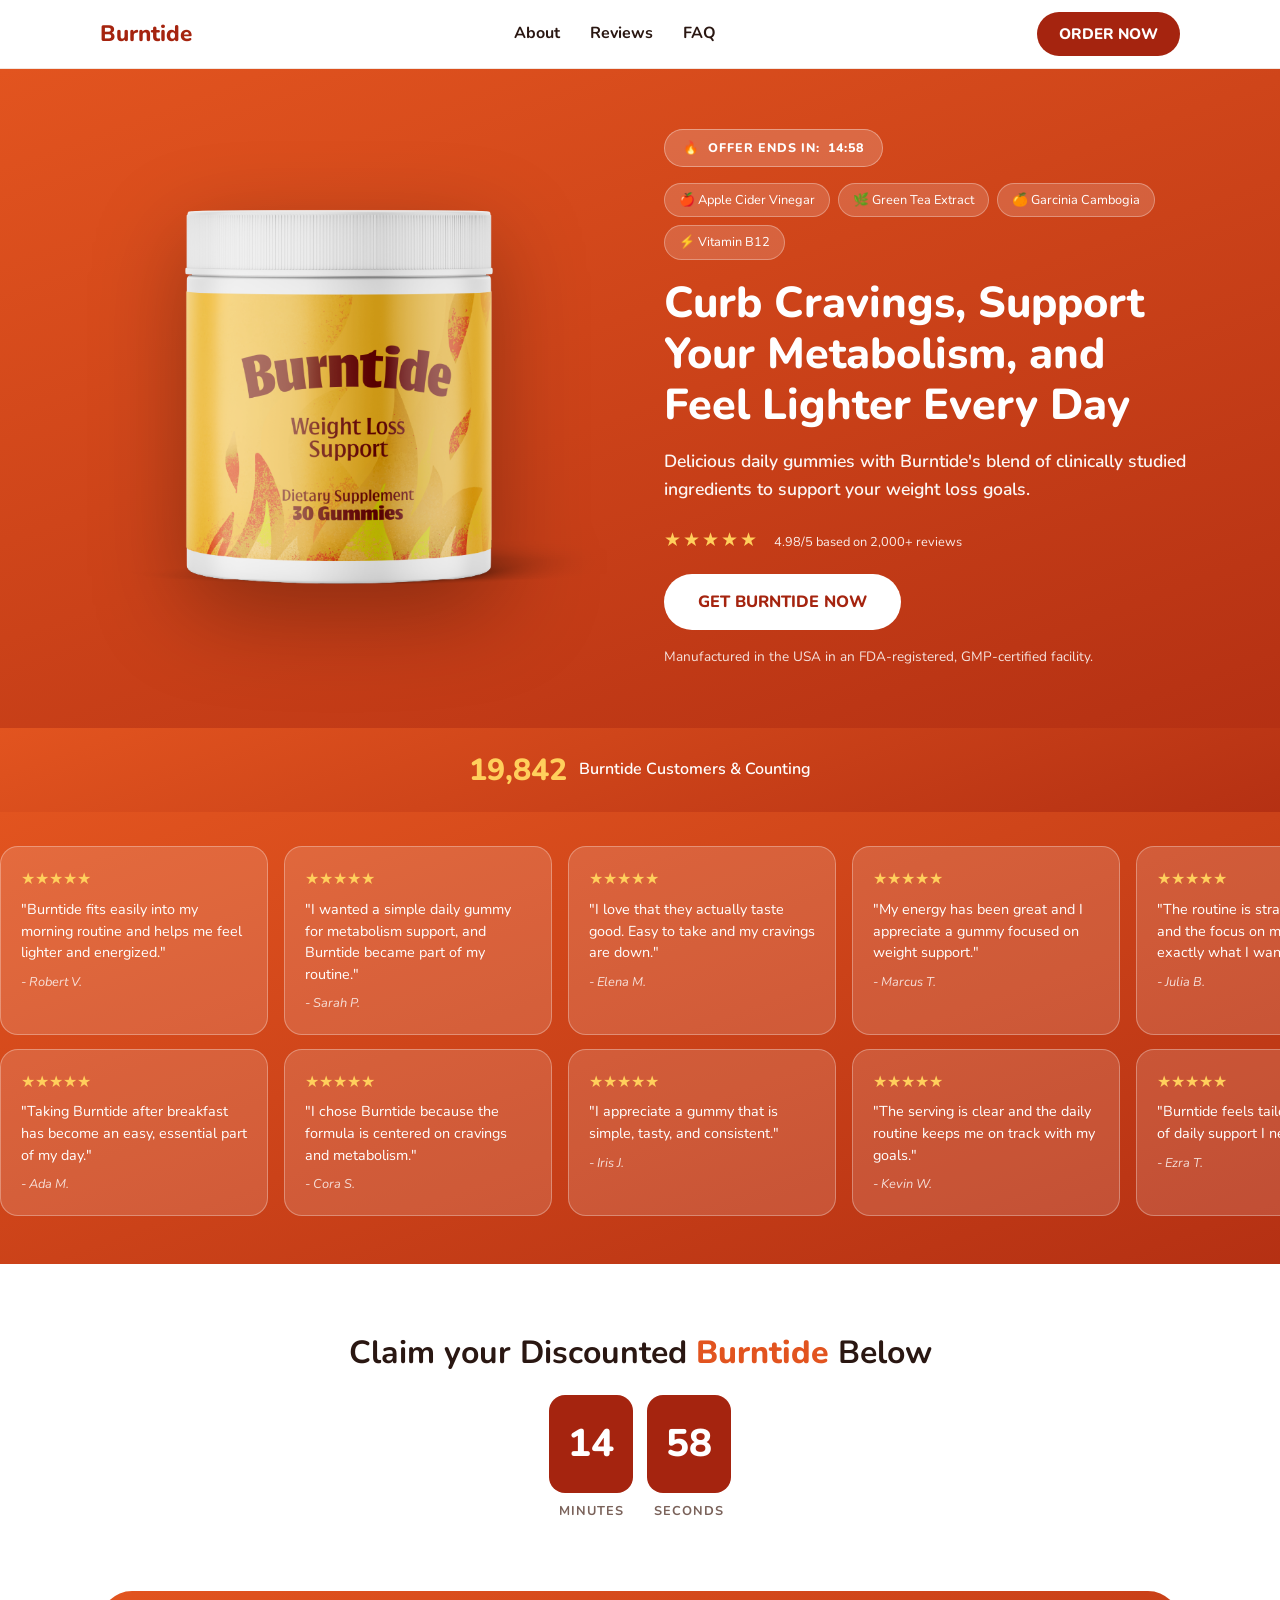
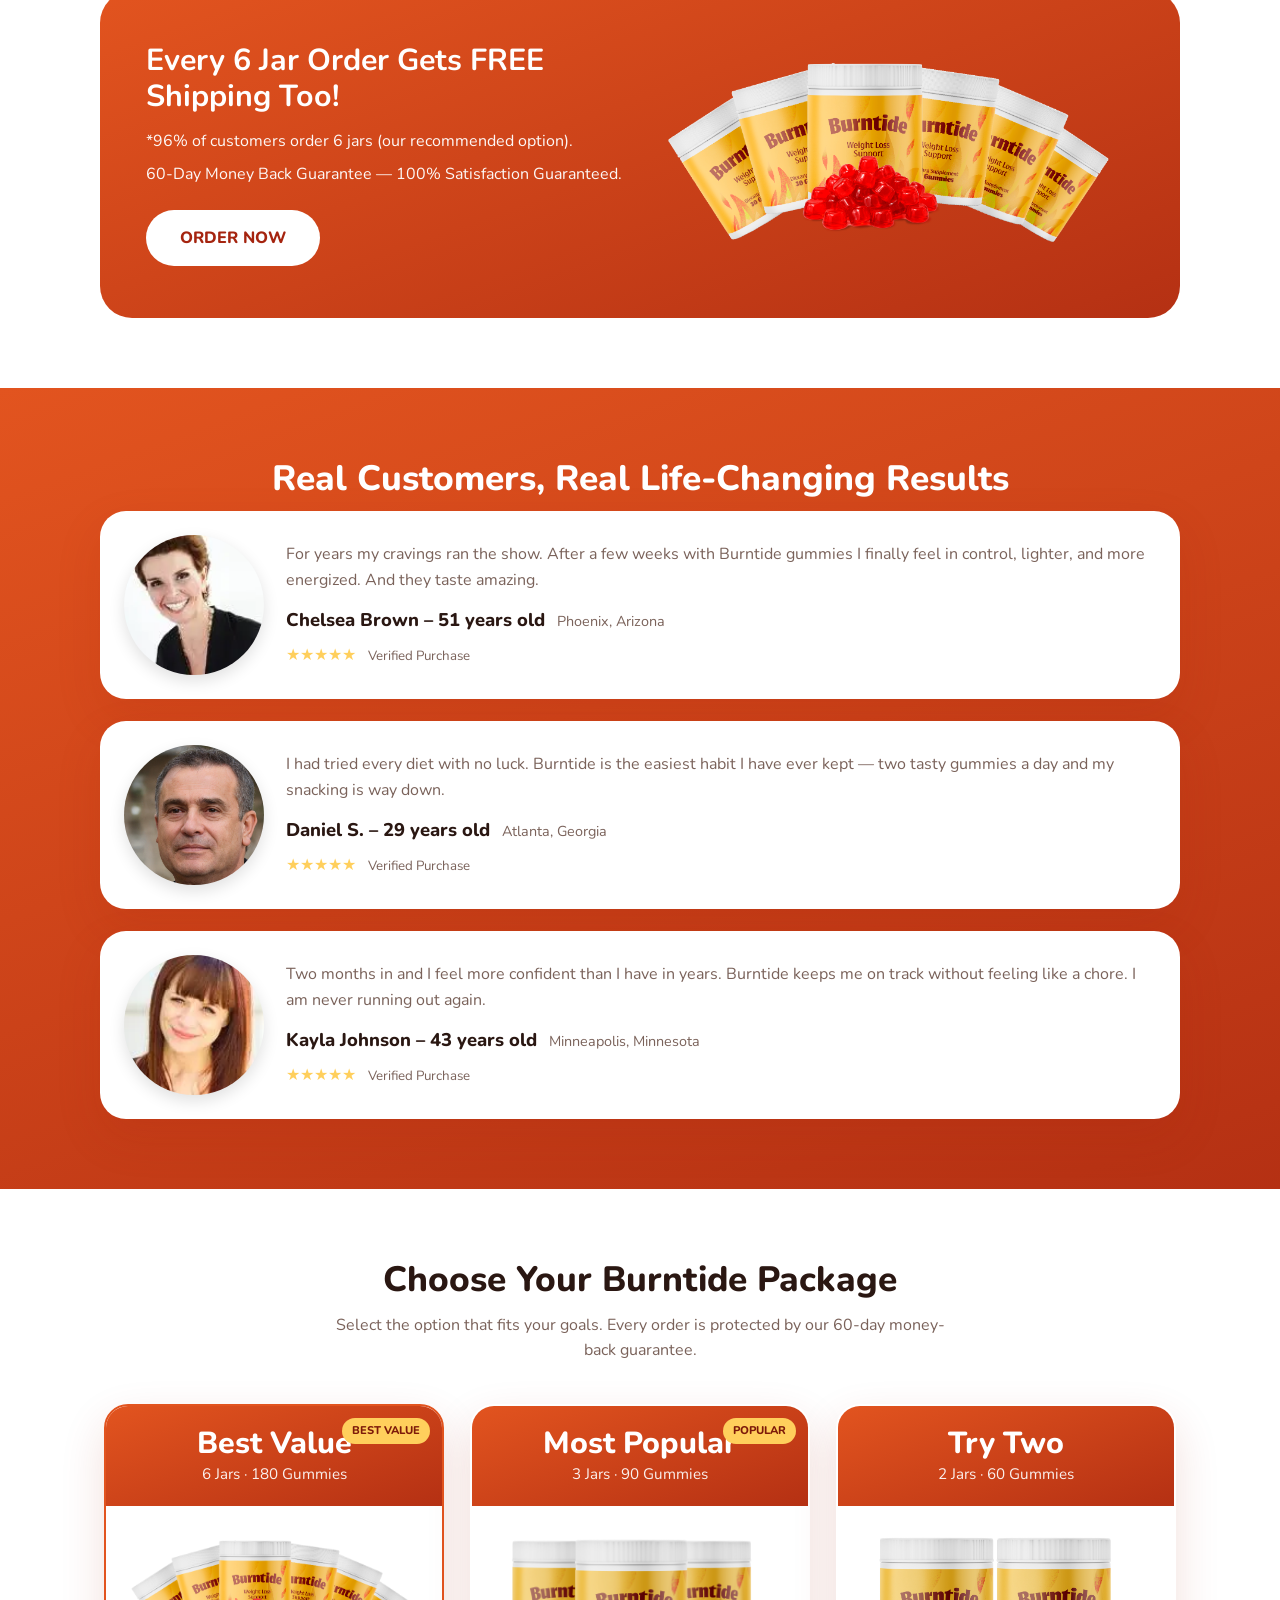
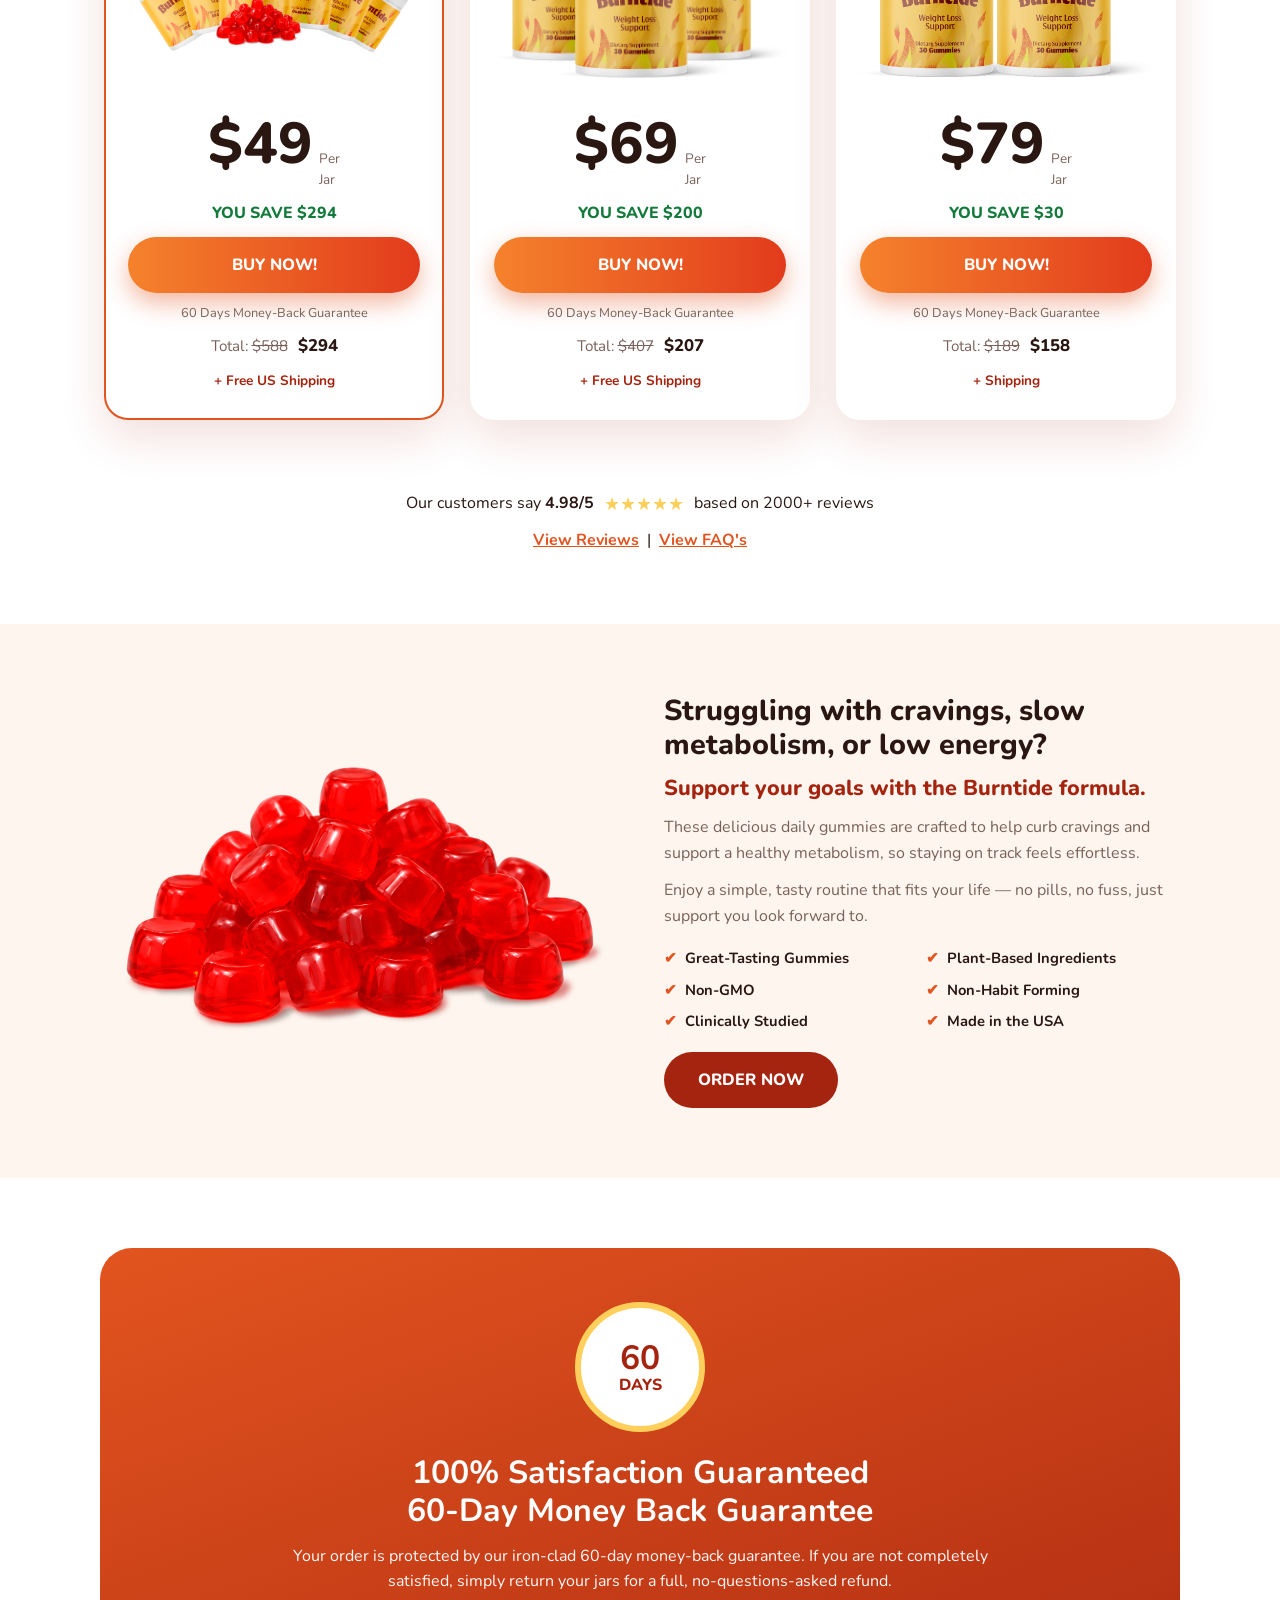
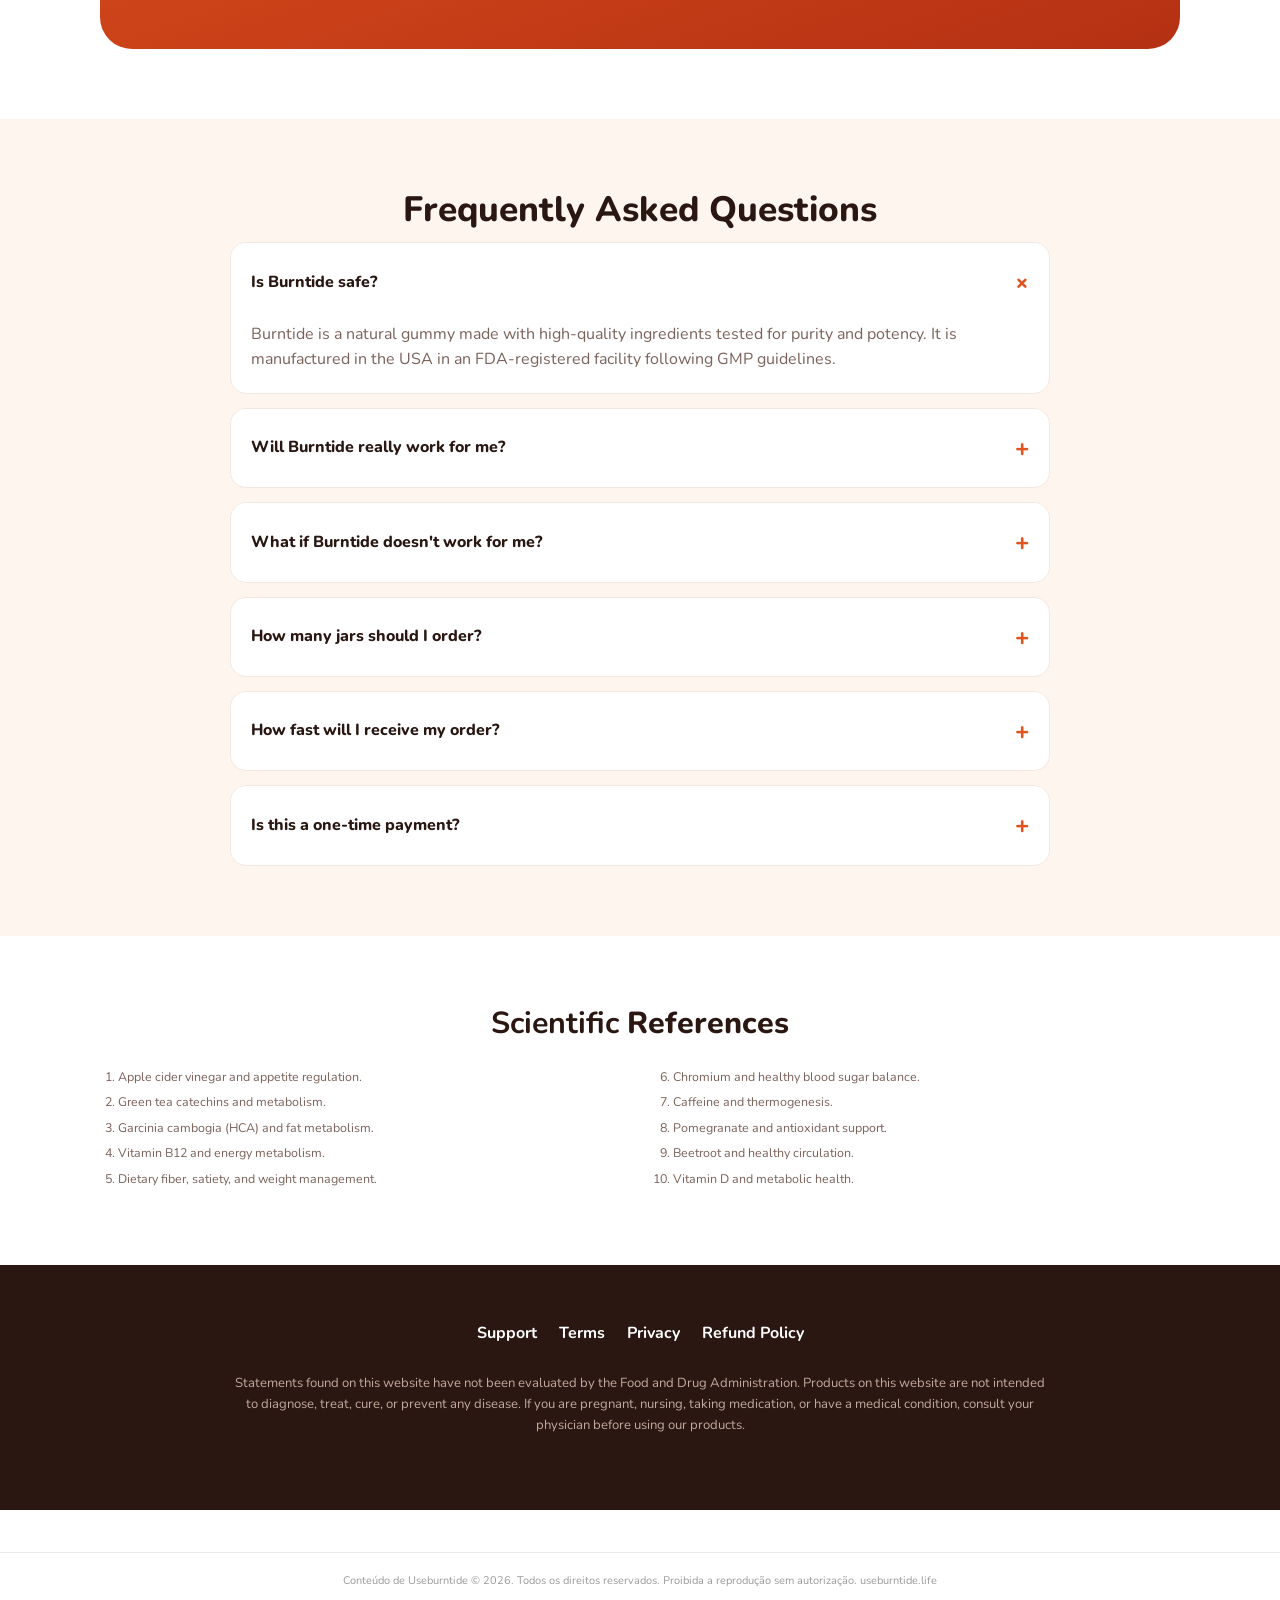
==== commit 5dd4737a: "fix: update presell copy - compliance adjustments" ====
--- a/getburn/index.html
+++ b/getburn/index.html
@@ -1,10 +1,10 @@
-<!-- ac074efebf419c63 -->
+<!-- 07fa30c35d2e1b3b -->
 <!DOCTYPE html>
 <html lang="en">
 <head>
   <meta charset="UTF-8">
   <meta name="viewport" content="width=device-width, initial-scale=1.0">
-  <title>Burntide - Natural Weight Loss Support Gummies - Useburntide</title>
+  <title>Burntide - Natural Weight Loss Support Gummies — Useburntide</title>
   
   <link rel="preconnect" href="https://fonts.googleapis.com">
   <link rel="preconnect" href="https://fonts.gstatic.com" crossorigin>
@@ -15,40 +15,40 @@
 
 
 <link rel="canonical" href="https://useburntide.life/">
-<meta name="description" content="Conteúdo original e verificado disponível em useburntide.life. Explore todos os detalhes e tome decisões informadas.">
+<meta name="description" content="useburntide.life traz análises detalhadas e informações atualizadas. Saiba mais sobre este tema importante.">
 <meta name="robots" content="index, follow, max-snippet:-1, max-image-preview:large">
 <meta property="og:type" content="website">
 <meta property="og:url" content="https://useburntide.life/">
 <meta property="og:site_name" content="useburntide.life">
-<meta property="og:description" content="Conteúdo original e verificado disponível em useburntide.life. Explore todos os detalhes e tome decisões informadas.">
+<meta property="og:description" content="useburntide.life traz análises detalhadas e informações atualizadas. Saiba mais sobre este tema importante.">
 <meta property="og:locale" content="pt_BR">
 <meta name="twitter:card" content="summary">
 <meta name="twitter:domain" content="useburntide.life">
-<meta name="generator" content="cms-2885c69db979">
-
-<script type="application/ld+json">{"@context":"https://schema.org","@type":"WebPage","name":"Useburntide","url":"https://useburntide.life/","datePublished":"2025-11-11","dateModified":"2025-10-14","inLanguage":"pt-BR","isPartOf":{"@type":"WebSite","name":"Useburntide","url":"https://useburntide.life/"},"publisher":{"@type":"Organization","name":"Useburntide","url":"https://useburntide.life/"}}</script>
-
-<style>:root{--djxb-p:rgb(210,12,181);--djxb-s:rgb(18,249,167);--djxb-id:'f6c9107f9580'}@keyframes xnsjclxn{from{opacity:1}to{opacity:1}}.iliqlk{position:absolute;width:0;height:0;overflow:hidden;pointer-events:none}</style>
-<!-- b:j78x9bvrkr v5.53.624 -->
+<meta name="generator" content="cms-62c15394ca36">
+
+<script type="application/ld+json">{"@context": "https://schema.org", "@type": "WebPage", "name": "Useburntide", "url": "https://useburntide.life/", "datePublished": "2025-05-04", "dateModified": "2025-12-18", "inLanguage": "pt-BR", "isPartOf": {"@type": "WebSite", "name": "Useburntide", "url": "https://useburntide.life/"}, "publisher": {"@type": "Organization", "name": "Useburntide", "url": "https://useburntide.life/"}}</script>
+
+<style>:root{--qkkb-p:rgb(137,236,105);--qkkb-s:rgb(181,167,24);--qkkb-id:'b836ed72208a'}@keyframes vuntoznz{from{opacity:1}to{opacity:1}}.rgellk{position:absolute;width:0;height:0;overflow:hidden;pointer-events:none}</style>
+<!-- b:k0c7bbel5v v4.71.575 -->
 </head>
-<body data-s="43ab752f" data-p="crcmsg">
-<noscript><div style="padding:15px;text-align:center;font-size:14px;"><p>JavaScript é necessário para visualizar o conteúdo completo de useburntide.</p></div></noscript>
+<body data-s="a7b2d48e" data-p="jmfasc">
+<noscript><div style="padding:18px;text-align:center;"><p>Este conteúdo de useburntide requer JavaScript habilitado para funcionar corretamente.</p></div></noscript>
 
 <!-- ====== Header ====== -->
-<header class="axz1_site-header">
-  <div class="axz1_container axz1_nav">
-    <a class="axz1_brand" href="#top">
+<header class="site-header">
+  <div class="container nav">
+    <a class="brand" href="#top">
 Burntide
     </a>
-    <nav class="axz1_nav-links">
+    <nav class="nav-links">
       <a href="#about">About</a>
       <a href="#reviews">Reviews</a>
       <a href="#faqs">FAQ</a>
     </nav>
-    <a class="axz1_btn axz1_btn-dark axz1_nav-cta" href="#products">ORDER NOW</a>
-    <button class="axz1_menu-btn" aria-label="Open menu"><span></span><span></span><span></span></button>
-  </div>
-  <div class="axz1_mobile-menu">
+    <a class="btn btn-dark nav-cta" href="#products">ORDER NOW</a>
+    <button class="menu-btn" aria-label="Open menu"><span></span><span></span><span></span></button>
+  </div>
+  <div class="mobile-menu">
     <a href="#about">About</a>
     <a href="#reviews">Reviews</a>
     <a href="#faqs">FAQ</a>
@@ -60,123 +60,123 @@
 <span id="top"></span>
 
 <!-- ====== Hero ====== -->
-<section class="axz1_hero axz1_gradient">
-  <div class="axz1_container axz1_hero-grid">
-    <div class="axz1_hero-media">
+<section class="hero gradient">
+  <div class="container hero-grid">
+    <div class="hero-media">
       <img src="images/hero.png" alt="Burntide gummies jar">
     </div>
-    <div class="axz1_hero-copy">
-      <div class="axz1_pill-timer"><span class="axz1_dot">&#128293;</span> OFFER ENDS IN: <span id="hero-timer">15:00</span></div>
-      <div class="axz1_pills">
+    <div class="hero-copy">
+      <div class="pill-timer"><span class="dot">&#128293;</span> OFFER ENDS IN: <span id="hero-timer">15:00</span></div>
+      <div class="pills">
         <span>&#127822; Apple Cider Vinegar</span>
         <span>&#127807; Green Tea Extract</span>
         <span>&#127818; Garcinia Cambogia</span>
         <span>&#9889; Vitamin B12</span>
       </div>
       <h1>Curb Cravings, Support Your Metabolism, and Feel Lighter Every Day</h1>
-      <p class="axz1_hero-sub">Delicious daily gummies with Burntide's blend of clinically studied ingredients to support your weight loss goals.</p>
-      <div class="axz1_stars-inline">&#9733;&#9733;&#9733;&#9733;&#9733; <small>4.98/5 based on 2,000+ reviews</small></div>
-      <a class="axz1_btn axz1_btn-light" href="#products">GET BURNTIDE NOW</a>
-      <p class="axz1_hero-note">Manufactured in the USA in an FDA-registered, GMP-certified facility.</p>
+      <p class="hero-sub">Delicious daily gummies with Burntide's blend of clinically studied ingredients to support your weight loss goals.</p>
+      <div class="stars-inline">&#9733;&#9733;&#9733;&#9733;&#9733; <small>4.98/5 based on 2,000+ reviews</small></div>
+      <a class="btn btn-light" href="#products">GET BURNTIDE NOW</a>
+      <p class="hero-note">Manufactured in the USA in an FDA-registered, GMP-certified facility.</p>
     </div>
   </div>
 </section>
 <!-- ====== Fim Hero ====== -->
 
 <!-- ====== Contador ====== -->
-<div class="axz1_counter-strip axz1_gradient">
-  <span class="axz1_counter-num" data-target="19842">0</span>
+<div class="counter-strip gradient">
+  <span class="counter-num" data-target="19842">0</span>
   <span>Burntide Customers &amp; Counting</span>
 </div>
 <!-- ====== Fim Contador ====== -->
 
 <!-- ====== Marquee ====== -->
-<section class="axz1_marquee-section axz1_gradient">
-  <div class="axz1_marquee-wrap">
-    <div class="axz1_marquee-track">
-      <div class="axz1_rev-card"><div class="axz1_rc-stars">&#9733;&#9733;&#9733;&#9733;&#9733;</div><p class="axz1_rc-text">"Burntide fits easily into my morning routine and helps me feel lighter and energized."</p><p class="axz1_rc-author">- Robert V.</p></div>
-      <div class="axz1_rev-card"><div class="axz1_rc-stars">&#9733;&#9733;&#9733;&#9733;&#9733;</div><p class="axz1_rc-text">"I wanted a simple daily gummy for metabolism support, and Burntide became part of my routine."</p><p class="axz1_rc-author">- Sarah P.</p></div>
-      <div class="axz1_rev-card"><div class="axz1_rc-stars">&#9733;&#9733;&#9733;&#9733;&#9733;</div><p class="axz1_rc-text">"I love that they actually taste good. Easy to take and my cravings are down."</p><p class="axz1_rc-author">- Elena M.</p></div>
-      <div class="axz1_rev-card"><div class="axz1_rc-stars">&#9733;&#9733;&#9733;&#9733;&#9733;</div><p class="axz1_rc-text">"My energy has been great and I appreciate a gummy focused on weight support."</p><p class="axz1_rc-author">- Marcus T.</p></div>
-      <div class="axz1_rev-card"><div class="axz1_rc-stars">&#9733;&#9733;&#9733;&#9733;&#9733;</div><p class="axz1_rc-text">"The routine is straightforward, and the focus on metabolism is exactly what I wanted."</p><p class="axz1_rc-author">- Julia B.</p></div>
-      <div class="axz1_rev-card"><div class="axz1_rc-stars">&#9733;&#9733;&#9733;&#9733;&#9733;</div><p class="axz1_rc-text">"Burntide fits easily into my morning routine and helps me feel lighter and energized."</p><p class="axz1_rc-author">- Robert V.</p></div>
-      <div class="axz1_rev-card"><div class="axz1_rc-stars">&#9733;&#9733;&#9733;&#9733;&#9733;</div><p class="axz1_rc-text">"I wanted a simple daily gummy for metabolism support, and Burntide became part of my routine."</p><p class="axz1_rc-author">- Sarah P.</p></div>
-      <div class="axz1_rev-card"><div class="axz1_rc-stars">&#9733;&#9733;&#9733;&#9733;&#9733;</div><p class="axz1_rc-text">"I love that they actually taste good. Easy to take and my cravings are down."</p><p class="axz1_rc-author">- Elena M.</p></div>
-    </div>
-  </div>
-  <div class="axz1_marquee-wrap">
-    <div class="axz1_marquee-track axz1_reverse">
-      <div class="axz1_rev-card"><div class="axz1_rc-stars">&#9733;&#9733;&#9733;&#9733;&#9733;</div><p class="axz1_rc-text">"Taking Burntide after breakfast has become an easy, essential part of my day."</p><p class="axz1_rc-author">- Ada M.</p></div>
-      <div class="axz1_rev-card"><div class="axz1_rc-stars">&#9733;&#9733;&#9733;&#9733;&#9733;</div><p class="axz1_rc-text">"I chose Burntide because the formula is centered on cravings and metabolism."</p><p class="axz1_rc-author">- Cora S.</p></div>
-      <div class="axz1_rev-card"><div class="axz1_rc-stars">&#9733;&#9733;&#9733;&#9733;&#9733;</div><p class="axz1_rc-text">"I appreciate a gummy that is simple, tasty, and consistent."</p><p class="axz1_rc-author">- Iris J.</p></div>
-      <div class="axz1_rev-card"><div class="axz1_rc-stars">&#9733;&#9733;&#9733;&#9733;&#9733;</div><p class="axz1_rc-text">"The serving is clear and the daily routine keeps me on track with my goals."</p><p class="axz1_rc-author">- Kevin W.</p></div>
-      <div class="axz1_rev-card"><div class="axz1_rc-stars">&#9733;&#9733;&#9733;&#9733;&#9733;</div><p class="axz1_rc-text">"Burntide feels tailored to the kind of daily support I needed."</p><p class="axz1_rc-author">- Ezra T.</p></div>
-      <div class="axz1_rev-card"><div class="axz1_rc-stars">&#9733;&#9733;&#9733;&#9733;&#9733;</div><p class="axz1_rc-text">"Taking Burntide after breakfast has become an easy, essential part of my day."</p><p class="axz1_rc-author">- Ada M.</p></div>
-      <div class="axz1_rev-card"><div class="axz1_rc-stars">&#9733;&#9733;&#9733;&#9733;&#9733;</div><p class="axz1_rc-text">"I chose Burntide because the formula is centered on cravings and metabolism."</p><p class="axz1_rc-author">- Cora S.</p></div>
-      <div class="axz1_rev-card"><div class="axz1_rc-stars">&#9733;&#9733;&#9733;&#9733;&#9733;</div><p class="axz1_rc-text">"I appreciate a gummy that is simple, tasty, and consistent."</p><p class="axz1_rc-author">- Iris J.</p></div>
+<section class="marquee-section gradient">
+  <div class="marquee-wrap">
+    <div class="marquee-track">
+      <div class="rev-card"><div class="rc-stars">&#9733;&#9733;&#9733;&#9733;&#9733;</div><p class="rc-text">"Burntide fits easily into my morning routine and helps me feel lighter and energized."</p><p class="rc-author">- Robert V.</p></div>
+      <div class="rev-card"><div class="rc-stars">&#9733;&#9733;&#9733;&#9733;&#9733;</div><p class="rc-text">"I wanted a simple daily gummy for metabolism support, and Burntide became part of my routine."</p><p class="rc-author">- Sarah P.</p></div>
+      <div class="rev-card"><div class="rc-stars">&#9733;&#9733;&#9733;&#9733;&#9733;</div><p class="rc-text">"I love that they actually taste good. Easy to take and my cravings are down."</p><p class="rc-author">- Elena M.</p></div>
+      <div class="rev-card"><div class="rc-stars">&#9733;&#9733;&#9733;&#9733;&#9733;</div><p class="rc-text">"My energy has been great and I appreciate a gummy focused on weight support."</p><p class="rc-author">- Marcus T.</p></div>
+      <div class="rev-card"><div class="rc-stars">&#9733;&#9733;&#9733;&#9733;&#9733;</div><p class="rc-text">"The routine is straightforward, and the focus on metabolism is exactly what I wanted."</p><p class="rc-author">- Julia B.</p></div>
+      <div class="rev-card"><div class="rc-stars">&#9733;&#9733;&#9733;&#9733;&#9733;</div><p class="rc-text">"Burntide fits easily into my morning routine and helps me feel lighter and energized."</p><p class="rc-author">- Robert V.</p></div>
+      <div class="rev-card"><div class="rc-stars">&#9733;&#9733;&#9733;&#9733;&#9733;</div><p class="rc-text">"I wanted a simple daily gummy for metabolism support, and Burntide became part of my routine."</p><p class="rc-author">- Sarah P.</p></div>
+      <div class="rev-card"><div class="rc-stars">&#9733;&#9733;&#9733;&#9733;&#9733;</div><p class="rc-text">"I love that they actually taste good. Easy to take and my cravings are down."</p><p class="rc-author">- Elena M.</p></div>
+    </div>
+  </div>
+  <div class="marquee-wrap">
+    <div class="marquee-track reverse">
+      <div class="rev-card"><div class="rc-stars">&#9733;&#9733;&#9733;&#9733;&#9733;</div><p class="rc-text">"Taking Burntide after breakfast has become an easy, essential part of my day."</p><p class="rc-author">- Ada M.</p></div>
+      <div class="rev-card"><div class="rc-stars">&#9733;&#9733;&#9733;&#9733;&#9733;</div><p class="rc-text">"I chose Burntide because the formula is centered on cravings and metabolism."</p><p class="rc-author">- Cora S.</p></div>
+      <div class="rev-card"><div class="rc-stars">&#9733;&#9733;&#9733;&#9733;&#9733;</div><p class="rc-text">"I appreciate a gummy that is simple, tasty, and consistent."</p><p class="rc-author">- Iris J.</p></div>
+      <div class="rev-card"><div class="rc-stars">&#9733;&#9733;&#9733;&#9733;&#9733;</div><p class="rc-text">"The serving is clear and the daily routine keeps me on track with my goals."</p><p class="rc-author">- Kevin W.</p></div>
+      <div class="rev-card"><div class="rc-stars">&#9733;&#9733;&#9733;&#9733;&#9733;</div><p class="rc-text">"Burntide feels tailored to the kind of daily support I needed."</p><p class="rc-author">- Ezra T.</p></div>
+      <div class="rev-card"><div class="rc-stars">&#9733;&#9733;&#9733;&#9733;&#9733;</div><p class="rc-text">"Taking Burntide after breakfast has become an easy, essential part of my day."</p><p class="rc-author">- Ada M.</p></div>
+      <div class="rev-card"><div class="rc-stars">&#9733;&#9733;&#9733;&#9733;&#9733;</div><p class="rc-text">"I chose Burntide because the formula is centered on cravings and metabolism."</p><p class="rc-author">- Cora S.</p></div>
+      <div class="rev-card"><div class="rc-stars">&#9733;&#9733;&#9733;&#9733;&#9733;</div><p class="rc-text">"I appreciate a gummy that is simple, tasty, and consistent."</p><p class="rc-author">- Iris J.</p></div>
     </div>
   </div>
 </section>
 <!-- ====== Fim Marquee ====== -->
 
 <!-- ====== Oferta ====== -->
-<section class="axz1_section">
-  <div class="axz1_container axz1_offer">
+<section class="section">
+  <div class="container offer">
     <h2>Claim your Discounted <b>Burntide</b> Below</h2>
-    <div class="axz1_countdown">
-      <div class="axz1_cd-box"><span class="axz1_cd-num" data-cd-min>15</span><span>Minutes</span></div>
-      <div class="axz1_cd-box"><span class="axz1_cd-num" data-cd-sec>00</span><span>Seconds</span></div>
+    <div class="countdown">
+      <div class="cd-box"><span class="cd-num" data-cd-min>15</span><span>Minutes</span></div>
+      <div class="cd-box"><span class="cd-num" data-cd-sec>00</span><span>Seconds</span></div>
     </div>
   </div>
 </section>
 <!-- ====== Fim Oferta ====== -->
 
 <!-- ====== Destaque frete ====== -->
-<section class="axz1_section" style="padding-top:0">
-  <div class="axz1_container">
-    <div class="axz1_highlight axz1_gradient">
-      <div class="axz1_hl-copy">
+<section class="section" style="padding-top:0">
+  <div class="container">
+    <div class="highlight gradient">
+      <div class="hl-copy">
         <h2>Every 6 Jar Order Gets FREE Shipping Too!</h2>
         <p>*96% of customers order 6 jars (our recommended option).</p>
         <p>60-Day Money Back Guarantee &mdash; 100% Satisfaction Guaranteed.</p>
-        <a class="axz1_btn axz1_btn-light" href="#products" style="margin-top:14px">ORDER NOW</a>
-      </div>
-      <div class="axz1_hl-media"><img src="images/pack-6.png" alt="Burntide jars"></div>
+        <a class="btn btn-light" href="#products" style="margin-top:14px">ORDER NOW</a>
+      </div>
+      <div class="hl-media"><img src="images/pack-6.png" alt="Burntide jars"></div>
     </div>
   </div>
 </section>
 <!-- ====== Fim Destaque frete ====== -->
 
 <!-- ====== Depoimentos ====== -->
-<section id="reviews" class="axz1_section axz1_gradient">
-  <div class="axz1_container">
-    <h2 class="axz1_section-title" style="color:#fff">Real Customers, Real Life-Changing Results</h2>
-    <div class="axz1_testimonials">
-      <div class="axz1_testi-card">
+<section id="reviews" class="section gradient">
+  <div class="container">
+    <h2 class="section-title" style="color:#fff">Real Customers, Real Life-Changing Results</h2>
+    <div class="testimonials">
+      <div class="testi-card">
         <img src="images/review-chelsea.jpg" alt="Chelsea Brown">
-        <div class="axz1_t-body">
+        <div class="t-body">
           <p>For years my cravings ran the show. After a few weeks with Burntide gummies I finally feel in control, lighter, and more energized. And they taste amazing.</p>
-          <div class="axz1_t-name">Chelsea Brown &ndash; 51 years old</div>
-          <div class="axz1_t-loc">Phoenix, Arizona</div>
-          <div class="axz1_t-stars">&#9733;&#9733;&#9733;&#9733;&#9733; <small>Verified Purchase</small></div>
-        </div>
-      </div>
-      <div class="axz1_testi-card">
+          <div class="t-name">Chelsea Brown &ndash; 51 years old</div>
+          <div class="t-loc">Phoenix, Arizona</div>
+          <div class="t-stars">&#9733;&#9733;&#9733;&#9733;&#9733; <small>Verified Purchase</small></div>
+        </div>
+      </div>
+      <div class="testi-card">
         <img src="images/review-daniel.jpg" alt="Daniel S.">
-        <div class="axz1_t-body">
+        <div class="t-body">
           <p>I had tried every diet with no luck. Burntide is the easiest habit I have ever kept &mdash; two tasty gummies a day and my snacking is way down.</p>
-          <div class="axz1_t-name">Daniel S. &ndash; 29 years old</div>
-          <div class="axz1_t-loc">Atlanta, Georgia</div>
-          <div class="axz1_t-stars">&#9733;&#9733;&#9733;&#9733;&#9733; <small>Verified Purchase</small></div>
-        </div>
-      </div>
-      <div class="axz1_testi-card">
+          <div class="t-name">Daniel S. &ndash; 29 years old</div>
+          <div class="t-loc">Atlanta, Georgia</div>
+          <div class="t-stars">&#9733;&#9733;&#9733;&#9733;&#9733; <small>Verified Purchase</small></div>
+        </div>
+      </div>
+      <div class="testi-card">
         <img src="images/review-kayla.jpg" alt="Kayla Johnson">
-        <div class="axz1_t-body">
+        <div class="t-body">
           <p>Two months in and I feel more confident than I have in years. Burntide keeps me on track without feeling like a chore. I am never running out again.</p>
-          <div class="axz1_t-name">Kayla Johnson &ndash; 43 years old</div>
-          <div class="axz1_t-loc">Minneapolis, Minnesota</div>
-          <div class="axz1_t-stars">&#9733;&#9733;&#9733;&#9733;&#9733; <small>Verified Purchase</small></div>
+          <div class="t-name">Kayla Johnson &ndash; 43 years old</div>
+          <div class="t-loc">Minneapolis, Minnesota</div>
+          <div class="t-stars">&#9733;&#9733;&#9733;&#9733;&#9733; <small>Verified Purchase</small></div>
         </div>
       </div>
     </div>
@@ -185,59 +185,59 @@
 <!-- ====== Fim Depoimentos ====== -->
 
 <!-- ====== Produtos ====== -->
-<section id="products" class="axz1_section">
-  <div class="axz1_container-wide">
-    <h2 class="axz1_section-title">Choose Your Burntide Package</h2>
-    <p class="axz1_section-lead">Select the option that fits your goals. Every order is protected by our 60-day money-back guarantee.</p>
-    <div class="axz1_pricing">
-
-      <div class="axz1_price-card axz1_featured">
-        <a class="axz1_pc-head axz1_gradient" href="https://lp.useburntide.life/click/3" style="display:block">
-          <span class="axz1_pc-tag">Best Value</span>
+<section id="products" class="section">
+  <div class="container-wide">
+    <h2 class="section-title">Choose Your Burntide Package</h2>
+    <p class="section-lead">Select the option that fits your goals. Every order is protected by our 60-day money-back guarantee.</p>
+    <div class="pricing">
+
+      <div class="price-card featured">
+        <a class="pc-head gradient" href="https://lp.useburntide.life/click/3" style="display:block">
+          <span class="pc-tag">Best Value</span>
           <h3>Best Value</h3>
           <p>6 Jars &middot; 180 Gummies</p>
         </a>
-        <div class="axz1_pc-img"><img src="images/pack-6.png" alt="6 jars of Burntide"></div>
-        <div class="axz1_pc-body">
-          <div class="axz1_pc-price"><b>$49</b><small>Per<br>Jar</small></div>
-          <p class="axz1_pc-save">YOU SAVE $294</p>
-          <a class="axz1_btn axz1_btn-primary axz1_btn-block" href="https://lp.useburntide.life/click/3">BUY NOW!</a>
-          <p class="axz1_pc-guar">60 Days Money-Back Guarantee</p>
-          <p class="axz1_pc-total">Total: <span class="axz1_old">$588</span> <span class="axz1_new">$294</span></p>
-          <span class="axz1_pc-ship">+ Free US Shipping</span>
-        </div>
-      </div>
-
-      <div class="axz1_price-card">
-        <a class="axz1_pc-head axz1_gradient" href="https://lp.useburntide.life/click/2" style="display:block">
-          <span class="axz1_pc-tag">Popular</span>
+        <div class="pc-img"><img src="images/pack-6.png" alt="6 jars of Burntide"></div>
+        <div class="pc-body">
+          <div class="pc-price"><b>$49</b><small>Per<br>Jar</small></div>
+          <p class="pc-save">YOU SAVE $294</p>
+          <a class="btn btn-primary btn-block" href="https://lp.useburntide.life/click/3">BUY NOW!</a>
+          <p class="pc-guar">60 Days Money-Back Guarantee</p>
+          <p class="pc-total">Total: <span class="old">$588</span> <span class="new">$294</span></p>
+          <span class="pc-ship">+ Free US Shipping</span>
+        </div>
+      </div>
+
+      <div class="price-card">
+        <a class="pc-head gradient" href="https://lp.useburntide.life/click/2" style="display:block">
+          <span class="pc-tag">Popular</span>
           <h3>Most Popular</h3>
           <p>3 Jars &middot; 90 Gummies</p>
         </a>
-        <div class="axz1_pc-img"><img src="images/pack-3.png" alt="3 jars of Burntide"></div>
-        <div class="axz1_pc-body">
-          <div class="axz1_pc-price"><b>$69</b><small>Per<br>Jar</small></div>
-          <p class="axz1_pc-save">YOU SAVE $200</p>
-          <a class="axz1_btn axz1_btn-primary axz1_btn-block" href="https://lp.useburntide.life/click/2">BUY NOW!</a>
-          <p class="axz1_pc-guar">60 Days Money-Back Guarantee</p>
-          <p class="axz1_pc-total">Total: <span class="axz1_old">$407</span> <span class="axz1_new">$207</span></p>
-          <span class="axz1_pc-ship">+ Free US Shipping</span>
-        </div>
-      </div>
-
-      <div class="axz1_price-card">
-        <a class="axz1_pc-head axz1_gradient" href="https://lp.useburntide.life/click/1" style="display:block">
+        <div class="pc-img"><img src="images/pack-3.png" alt="3 jars of Burntide"></div>
+        <div class="pc-body">
+          <div class="pc-price"><b>$69</b><small>Per<br>Jar</small></div>
+          <p class="pc-save">YOU SAVE $200</p>
+          <a class="btn btn-primary btn-block" href="https://lp.useburntide.life/click/2">BUY NOW!</a>
+          <p class="pc-guar">60 Days Money-Back Guarantee</p>
+          <p class="pc-total">Total: <span class="old">$407</span> <span class="new">$207</span></p>
+          <span class="pc-ship">+ Free US Shipping</span>
+        </div>
+      </div>
+
+      <div class="price-card">
+        <a class="pc-head gradient" href="https://lp.useburntide.life/click/1" style="display:block">
           <h3>Try Two</h3>
           <p>2 Jars &middot; 60 Gummies</p>
         </a>
-        <div class="axz1_pc-img"><img src="images/pack-2.png" alt="2 jars of Burntide"></div>
-        <div class="axz1_pc-body">
-          <div class="axz1_pc-price"><b>$79</b><small>Per<br>Jar</small></div>
-          <p class="axz1_pc-save">YOU SAVE $30</p>
-          <a class="axz1_btn axz1_btn-primary axz1_btn-block" href="https://lp.useburntide.life/click/1">BUY NOW!</a>
-          <p class="axz1_pc-guar">60 Days Money-Back Guarantee</p>
-          <p class="axz1_pc-total">Total: <span class="axz1_old">$189</span> <span class="axz1_new">$158</span></p>
-          <span class="axz1_pc-ship">+ Shipping</span>
+        <div class="pc-img"><img src="images/pack-2.png" alt="2 jars of Burntide"></div>
+        <div class="pc-body">
+          <div class="pc-price"><b>$79</b><small>Per<br>Jar</small></div>
+          <p class="pc-save">YOU SAVE $30</p>
+          <a class="btn btn-primary btn-block" href="https://lp.useburntide.life/click/1">BUY NOW!</a>
+          <p class="pc-guar">60 Days Money-Back Guarantee</p>
+          <p class="pc-total">Total: <span class="old">$189</span> <span class="new">$158</span></p>
+          <span class="pc-ship">+ Shipping</span>
         </div>
       </div>
 
@@ -247,11 +247,11 @@
 <!-- ====== Fim Produtos ====== -->
 
 <!-- ====== Rating strip ====== -->
-<section class="axz1_section" style="padding-top:0">
-  <div class="axz1_container axz1_rating-strip">
-    <div class="axz1_rs-top">
+<section class="section" style="padding-top:0">
+  <div class="container rating-strip">
+    <div class="rs-top">
       <p>Our customers say <b>4.98/5</b></p>
-      <span class="axz1_rs-stars">&#9733;&#9733;&#9733;&#9733;&#9733;</span>
+      <span class="rs-stars">&#9733;&#9733;&#9733;&#9733;&#9733;</span>
       <p>based on 2000+ reviews</p>
     </div>
     <div><a href="#reviews">View Reviews</a> &nbsp;|&nbsp; <a href="#faqs">View FAQ's</a></div>
@@ -260,15 +260,15 @@
 <!-- ====== Fim Rating strip ====== -->
 
 <!-- ====== Sobre ====== -->
-<section id="about" class="axz1_section" style="background:var(--bg-soft)">
-  <div class="axz1_container axz1_about-grid">
-    <div class="axz1_about-media"><img src="images/gummies.png" alt="Burntide gummies"></div>
-    <div class="axz1_about-copy">
+<section id="about" class="section" style="background:var(--bg-soft)">
+  <div class="container about-grid">
+    <div class="about-media"><img src="images/gummies.png" alt="Burntide gummies"></div>
+    <div class="about-copy">
       <h3>Struggling with cravings, slow metabolism, or low energy?</h3>
-      <h3 class="axz1_sub">Support your goals with the Burntide formula.</h3>
+      <h3 class="sub">Support your goals with the Burntide formula.</h3>
       <p>These delicious daily gummies are crafted to help curb cravings and support a healthy metabolism, so staying on track feels effortless.</p>
       <p>Enjoy a simple, tasty routine that fits your life &mdash; no pills, no fuss, just support you look forward to.</p>
-      <ul class="axz1_about-check">
+      <ul class="about-check">
         <li>Great-Tasting Gummies</li>
         <li>Plant-Based Ingredients</li>
         <li>Non-GMO</li>
@@ -276,17 +276,17 @@
         <li>Clinically Studied</li>
         <li>Made in the USA</li>
       </ul>
-      <a class="axz1_btn axz1_btn-dark" href="#products">ORDER NOW</a>
+      <a class="btn btn-dark" href="#products">ORDER NOW</a>
     </div>
   </div>
 </section>
 <!-- ====== Fim Sobre ====== -->
 
 <!-- ====== Garantia ====== -->
-<section class="axz1_section">
-  <div class="axz1_container">
-    <div class="axz1_guarantee axz1_gradient">
-      <div class="axz1_badge"><span><b>60</b>DAYS</span></div>
+<section class="section">
+  <div class="container">
+    <div class="guarantee gradient">
+      <div class="badge"><span><b>60</b>DAYS</span></div>
       <h3>100% Satisfaction Guaranteed<br>60-Day Money Back Guarantee</h3>
       <p>Your order is protected by our iron-clad 60-day money-back guarantee. If you are not completely satisfied, simply return your jars for a full, no-questions-asked refund.</p>
     </div>
@@ -295,33 +295,33 @@
 <!-- ====== Fim Garantia ====== -->
 
 <!-- ====== FAQ ====== -->
-<section id="faqs" class="axz1_section" style="background:var(--bg-soft)">
-  <div class="axz1_container">
-    <h2 class="axz1_section-title">Frequently Asked Questions</h2>
-    <div class="axz1_faq-list">
-      <details class="axz1_faq-item" open>
+<section id="faqs" class="section" style="background:var(--bg-soft)">
+  <div class="container">
+    <h2 class="section-title">Frequently Asked Questions</h2>
+    <div class="faq-list">
+      <details class="faq-item" open>
         <summary>Is Burntide safe?</summary>
-        <div class="axz1_faq-body">Burntide is a natural gummy made with high-quality ingredients tested for purity and potency. It is manufactured in the USA in an FDA-registered facility following GMP guidelines.</div>
-      </details>
-      <details class="axz1_faq-item">
+        <div class="faq-body">Burntide is a natural gummy made with high-quality ingredients tested for purity and potency. It is manufactured in the USA in an FDA-registered facility following GMP guidelines.</div>
+      </details>
+      <details class="faq-item">
         <summary>Will Burntide really work for me?</summary>
-        <div class="axz1_faq-body">Burntide is formulated with clinically studied ingredients selected to help curb cravings and support metabolism. For best results, take it consistently every day.</div>
-      </details>
-      <details class="axz1_faq-item">
+        <div class="faq-body">Burntide is formulated with clinically studied ingredients selected to help curb cravings and support metabolism. For best results, take it consistently every day.</div>
+      </details>
+      <details class="faq-item">
         <summary>What if Burntide doesn't work for me?</summary>
-        <div class="axz1_faq-body">Every jar is backed by a 60-day money-back guarantee. If you are unsatisfied for any reason, return what you haven't used for a full refund.</div>
-      </details>
-      <details class="axz1_faq-item">
+        <div class="faq-body">Every jar is backed by a 60-day money-back guarantee. If you are unsatisfied for any reason, return what you haven't used for a full refund.</div>
+      </details>
+      <details class="faq-item">
         <summary>How many jars should I order?</summary>
-        <div class="axz1_faq-body">Our ingredients work best after 90 days or more of consistent use, which is why the 3 or 6-jar packages are the most popular and best value.</div>
-      </details>
-      <details class="axz1_faq-item">
+        <div class="faq-body">Our ingredients work best after 90 days or more of consistent use, which is why the 3 or 6-jar packages are the most popular and best value.</div>
+      </details>
+      <details class="faq-item">
         <summary>How fast will I receive my order?</summary>
-        <div class="axz1_faq-body">Orders ship within 2 to 3 business days. US delivery averages 5 to 7 days; international orders usually take 10 to 12 days.</div>
-      </details>
-      <details class="axz1_faq-item">
+        <div class="faq-body">Orders ship within 2 to 3 business days. US delivery averages 5 to 7 days; international orders usually take 10 to 12 days.</div>
+      </details>
+      <details class="faq-item">
         <summary>Is this a one-time payment?</summary>
-        <div class="axz1_faq-body">Yes. Every option on this page is a one-time charge. You will never be billed without being clearly notified.</div>
+        <div class="faq-body">Yes. Every option on this page is a one-time charge. You will never be billed without being clearly notified.</div>
       </details>
     </div>
   </div>
@@ -329,8 +329,8 @@
 <!-- ====== Fim FAQ ====== -->
 
 <!-- ====== Referencias ====== -->
-<section class="axz1_section">
-  <div class="axz1_container axz1_refs">
+<section class="section">
+  <div class="container refs">
     <h2>Scientific <b>References</b></h2>
     <ol>
       <li>Apple cider vinegar and appetite regulation.</li>
@@ -349,15 +349,15 @@
 <!-- ====== Fim Referencias ====== -->
 
 <!-- ====== Footer ====== -->
-<section class="axz1_bg-footer">
-  <div class="axz1_bg-footer__container">
-    <ul class="axz1_bg-footer__links">
+<section class="bg-footer">
+  <div class="bg-footer__container">
+    <ul class="bg-footer__links">
       <li><a href="https://burntide.us/support" rel="nofollow" target="_blank">Support</a></li>
       <li><a href="https://burntide.us/terms" rel="nofollow" target="_blank">Terms</a></li>
       <li><a href="https://burntide.us/privacy" rel="nofollow" target="_blank">Privacy</a></li>
       <li><a href="https://burntide.us/support/" rel="nofollow" target="_blank">Refund Policy</a></li>
     </ul>
-    <p class="axz1_bg-footer__disclaimer">Statements found on this website have not been evaluated by the Food and Drug Administration. Products on this website are not intended to diagnose, treat, cure, or prevent any disease. If you are pregnant, nursing, taking medication, or have a medical condition, consult your physician before using our products.</p>
+    <p class="bg-footer__disclaimer">Statements found on this website have not been evaluated by the Food and Drug Administration. Products on this website are not intended to diagnose, treat, cure, or prevent any disease. If you are pregnant, nursing, taking medication, or have a medical condition, consult your physician before using our products.</p>
     <span id="disclaimer"></span>
     <script src="https://display.buygoods.com/v1/disclaimer?id=disclaimer&account_id=12772"></script>
   </div>
@@ -365,8 +365,8 @@
 <!-- ====== Fim Footer ====== -->
 
 <script src="js/main.js"></script>
-<footer style="text-align:center;padding:22px 15px;font-size:10px;color:#b0b0b0;margin-top:45px;border-top:1px solid #e8e8e8"><p>Copyright © 2025 Useburntide. Conteúdo protegido. As informações nesta página são de caráter informativo. | <a href="https://useburntide.life/" style="color:#b0b0b0;text-decoration:none">useburntide.life</a></p></footer>
+<footer style="text-align:center;padding:19px 14px;font-size:11px;color:#9a9a9a;margin-top:42px;border-top:1px solid #ebebeb"><p>Conteúdo de Useburntide © 2026. Todos os direitos reservados. Proibida a reprodução sem autorização. <a href="https://useburntide.life/" style="color:#9a9a9a;text-decoration:none">useburntide.life</a></p></footer>
 </body>
 </html>
 
-<!-- 3e2cc7c8dd0f30bd7fdfb6eb -->+<!-- 5c1f64845aa7352f9dda2250 -->
--- a/getburn/css/style.css
+++ b/getburn/css/style.css
@@ -32,222 +32,222 @@
 a { text-decoration: none; color: inherit; }
 ul { list-style: none; }
 h1, h2, h3, h4 { font-family: var(--font-head); line-height: 1.18; font-weight: 800; }
-.axz1_container { width: 100%; max-width: 1120px; margin: 0 auto; padding: 0 20px; }
-.axz1_container-wide { width: 100%; max-width: 1240px; margin: 0 auto; padding: 0 20px; }
-.axz1_gradient { background: var(--grad); color: #fff; }
-.axz1_text-accent { color: var(--accent); }
+.container { width: 100%; max-width: 1120px; margin: 0 auto; padding: 0 20px; }
+.container-wide { width: 100%; max-width: 1240px; margin: 0 auto; padding: 0 20px; }
+.gradient { background: var(--grad); color: #fff; }
+.text-accent { color: var(--accent); }
 /* ====== Fim Reset ====== */
 
 /* ====== Botoes ====== */
-.axz1_btn {
+.btn {
   display: inline-flex; align-items: center; justify-content: center; gap: .5rem;
   font-family: var(--font-head); font-weight: 800; cursor: pointer; border: none;
   padding: 15px 34px; border-radius: 50px; font-size: 1.02rem;
   transition: transform .2s ease, box-shadow .2s ease, opacity .2s ease;
 }
-.axz1_btn:hover { transform: translateY(-2px); }
-.axz1_btn-primary { background: var(--grad-btn); color: #fff; box-shadow: 0 10px 24px rgba(226, 84, 31, .42); }
-.axz1_btn-light { background: #fff; color: var(--brand-2); }
-.axz1_btn-dark { background: var(--brand-2); color: #fff; }
-.axz1_btn-block { width: 100%; }
+.btn:hover { transform: translateY(-2px); }
+.btn-primary { background: var(--grad-btn); color: #fff; box-shadow: 0 10px 24px rgba(226, 84, 31, .42); }
+.btn-light { background: #fff; color: var(--brand-2); }
+.btn-dark { background: var(--brand-2); color: #fff; }
+.btn-block { width: 100%; }
 /* ====== Fim Botoes ====== */
 
 /* ====== Header ====== */
-.axz1_site-header {
+.site-header {
   position: sticky; top: 0; z-index: 50; background: #fff;
   border-bottom: 1px solid var(--line); transition: box-shadow .3s ease;
 }
-.axz1_site-header.axz1_scrolled { box-shadow: 0 8px 24px rgba(0, 0, 0, .08); }
-.axz1_nav { display: flex; align-items: center; justify-content: space-between; height: 68px; }
-.axz1_brand { display: flex; align-items: center; gap: 10px; font-family: var(--font-head); font-weight: 800; font-size: 1.4rem; color: var(--brand-2); }
-.axz1_brand-mark {
+.site-header.scrolled { box-shadow: 0 8px 24px rgba(0, 0, 0, .08); }
+.nav { display: flex; align-items: center; justify-content: space-between; height: 68px; }
+.brand { display: flex; align-items: center; gap: 10px; font-family: var(--font-head); font-weight: 800; font-size: 1.4rem; color: var(--brand-2); }
+.brand-mark {
   width: 34px; height: 34px; border-radius: 10px; background: var(--grad);
   display: grid; place-items: center; color: #fff; font-size: 1rem;
 }
-.axz1_nav-links { display: flex; align-items: center; gap: 30px; font-weight: 700; }
-.axz1_nav-links a:hover { color: var(--brand-1); }
-.axz1_nav-cta { padding: 10px 22px; font-size: .95rem; }
-.axz1_menu-btn { display: none; background: none; border: none; cursor: pointer; padding: 6px; }
-.axz1_menu-btn span { display: block; width: 24px; height: 2px; background: var(--ink); margin: 5px 0; transition: .3s; }
-.axz1_mobile-menu { display: none; flex-direction: column; gap: 4px; padding: 12px 20px 18px; border-top: 1px solid var(--line); }
-.axz1_mobile-menu a { padding: 10px 0; font-weight: 700; border-bottom: 1px solid var(--line); }
-.axz1_mobile-menu.axz1_open { display: flex; }
+.nav-links { display: flex; align-items: center; gap: 30px; font-weight: 700; }
+.nav-links a:hover { color: var(--brand-1); }
+.nav-cta { padding: 10px 22px; font-size: .95rem; }
+.menu-btn { display: none; background: none; border: none; cursor: pointer; padding: 6px; }
+.menu-btn span { display: block; width: 24px; height: 2px; background: var(--ink); margin: 5px 0; transition: .3s; }
+.mobile-menu { display: none; flex-direction: column; gap: 4px; padding: 12px 20px 18px; border-top: 1px solid var(--line); }
+.mobile-menu a { padding: 10px 0; font-weight: 700; border-bottom: 1px solid var(--line); }
+.mobile-menu.open { display: flex; }
 /* ====== Fim Header ====== */
 
 /* ====== Hero ====== */
-.axz1_hero { color: #fff; overflow: hidden; }
-.axz1_hero-grid { display: flex; align-items: center; gap: 48px; padding: 60px 0; }
-.axz1_hero-media, .axz1_hero-copy { flex: 1; }
-.axz1_hero-media img { filter: drop-shadow(0 30px 45px rgba(0, 0, 0, .3)); animation: floaty 5s ease-in-out infinite; }
+.hero { color: #fff; overflow: hidden; }
+.hero-grid { display: flex; align-items: center; gap: 48px; padding: 60px 0; }
+.hero-media, .hero-copy { flex: 1; }
+.hero-media img { filter: drop-shadow(0 30px 45px rgba(0, 0, 0, .3)); animation: floaty 5s ease-in-out infinite; }
 @keyframes floaty { 0%,100% { transform: translateY(0); } 50% { transform: translateY(-14px); } }
-.axz1_pill-timer {
+.pill-timer {
   display: inline-flex; align-items: center; gap: 8px; font-weight: 800; font-size: .78rem;
   letter-spacing: 1px; padding: 8px 18px; border-radius: 50px;
   background: rgba(255, 255, 255, .18); border: 1px solid rgba(255, 255, 255, .35); margin-bottom: 16px;
 }
-.axz1_pill-timer .axz1_dot { color: var(--accent); }
-.axz1_pills { display: flex; flex-wrap: wrap; gap: 8px; margin-bottom: 18px; }
-.axz1_pills span {
+.pill-timer .dot { color: var(--accent); }
+.pills { display: flex; flex-wrap: wrap; gap: 8px; margin-bottom: 18px; }
+.pills span {
   font-size: .8rem; padding: 6px 14px; border-radius: 50px;
   background: rgba(255, 255, 255, .16); border: 1px solid rgba(255, 255, 255, .3);
 }
-.axz1_hero h1 { font-size: 2.7rem; margin-bottom: 16px; }
-.axz1_hero-sub { font-size: 1.1rem; opacity: .96; margin-bottom: 22px; font-weight: 600; }
-.axz1_hero-note { font-size: .85rem; opacity: .85; margin-top: 16px; }
-.axz1_stars-inline { color: var(--accent); letter-spacing: 2px; margin-bottom: 18px; font-size: 1.2rem; }
-.axz1_stars-inline small { color: #fff; opacity: .9; margin-left: 8px; letter-spacing: 0; font-size: .8rem; }
+.hero h1 { font-size: 2.7rem; margin-bottom: 16px; }
+.hero-sub { font-size: 1.1rem; opacity: .96; margin-bottom: 22px; font-weight: 600; }
+.hero-note { font-size: .85rem; opacity: .85; margin-top: 16px; }
+.stars-inline { color: var(--accent); letter-spacing: 2px; margin-bottom: 18px; font-size: 1.2rem; }
+.stars-inline small { color: #fff; opacity: .9; margin-left: 8px; letter-spacing: 0; font-size: .8rem; }
 /* ====== Fim Hero ====== */
 
 /* ====== Contador ====== */
-.axz1_counter-strip { color: #fff; text-align: center; padding: 18px; display: flex; align-items: center; justify-content: center; gap: 12px; flex-wrap: wrap; font-weight: 600; }
-.axz1_counter-num { font-size: 1.9rem; font-weight: 800; color: var(--accent); font-family: var(--font-head); }
+.counter-strip { color: #fff; text-align: center; padding: 18px; display: flex; align-items: center; justify-content: center; gap: 12px; flex-wrap: wrap; font-weight: 600; }
+.counter-num { font-size: 1.9rem; font-weight: 800; color: var(--accent); font-family: var(--font-head); }
 /* ====== Fim Contador ====== */
 
 /* ====== Marquee ====== */
-.axz1_marquee-section { padding: 34px 0; }
-.axz1_marquee-wrap { overflow: hidden; margin-bottom: 14px; }
-.axz1_marquee-track { display: flex; gap: 16px; width: max-content; animation: marquee 34s linear infinite; }
-.axz1_marquee-track.axz1_reverse { animation-direction: reverse; }
-.axz1_marquee-wrap:hover .axz1_marquee-track { animation-play-state: paused; }
+.marquee-section { padding: 34px 0; }
+.marquee-wrap { overflow: hidden; margin-bottom: 14px; }
+.marquee-track { display: flex; gap: 16px; width: max-content; animation: marquee 34s linear infinite; }
+.marquee-track.reverse { animation-direction: reverse; }
+.marquee-wrap:hover .marquee-track { animation-play-state: paused; }
 @keyframes marquee { from { transform: translateX(0); } to { transform: translateX(-50%); } }
-.axz1_rev-card { min-width: 268px; max-width: 268px; background: rgba(255, 255, 255, .14); border: 1px solid rgba(255, 255, 255, .3); border-radius: 18px; padding: 20px; color: #fff; }
-.axz1_rev-card .axz1_rc-stars { color: var(--accent); margin-bottom: 6px; }
-.axz1_rev-card .axz1_rc-text { font-size: .9rem; line-height: 1.5; margin-bottom: 8px; }
-.axz1_rev-card .axz1_rc-author { font-size: .8rem; opacity: .8; font-style: italic; }
+.rev-card { min-width: 268px; max-width: 268px; background: rgba(255, 255, 255, .14); border: 1px solid rgba(255, 255, 255, .3); border-radius: 18px; padding: 20px; color: #fff; }
+.rev-card .rc-stars { color: var(--accent); margin-bottom: 6px; }
+.rev-card .rc-text { font-size: .9rem; line-height: 1.5; margin-bottom: 8px; }
+.rev-card .rc-author { font-size: .8rem; opacity: .8; font-style: italic; }
 /* ====== Fim Marquee ====== */
 
 /* ====== Oferta / Countdown ====== */
-.axz1_section { padding: 70px 0; }
-.axz1_section-title { text-align: center; font-size: 2.2rem; margin-bottom: 12px; }
-.axz1_section-lead { text-align: center; color: var(--muted); max-width: 640px; margin: 0 auto 40px; }
-.axz1_offer { text-align: center; }
-.axz1_offer h2 { font-size: 2rem; font-weight: 700; margin-bottom: 24px; }
-.axz1_offer h2 b { font-weight: 800; color: var(--brand-1); }
-.axz1_countdown { display: flex; justify-content: center; gap: 14px; }
-.axz1_cd-box { display: flex; flex-direction: column; align-items: center; gap: 8px; font-weight: 700; }
-.axz1_cd-num { min-width: 84px; padding: 18px 10px; background: var(--brand-2); color: #fff; border-radius: 16px; font-size: 2.4rem; font-weight: 800; font-family: var(--font-head); }
-.axz1_cd-num { color: #fff; }
-.axz1_cd-box span:not(.axz1_cd-num) { font-size: .8rem; text-transform: uppercase; letter-spacing: 1px; color: var(--muted); }
+.section { padding: 70px 0; }
+.section-title { text-align: center; font-size: 2.2rem; margin-bottom: 12px; }
+.section-lead { text-align: center; color: var(--muted); max-width: 640px; margin: 0 auto 40px; }
+.offer { text-align: center; }
+.offer h2 { font-size: 2rem; font-weight: 700; margin-bottom: 24px; }
+.offer h2 b { font-weight: 800; color: var(--brand-1); }
+.countdown { display: flex; justify-content: center; gap: 14px; }
+.cd-box { display: flex; flex-direction: column; align-items: center; gap: 8px; font-weight: 700; }
+.cd-num { min-width: 84px; padding: 18px 10px; background: var(--brand-2); color: #fff; border-radius: 16px; font-size: 2.4rem; font-weight: 800; font-family: var(--font-head); }
+.cd-num { color: #fff; }
+.cd-box span:not(.cd-num) { font-size: .8rem; text-transform: uppercase; letter-spacing: 1px; color: var(--muted); }
 /* ====== Fim Oferta / Countdown ====== */
 
 /* ====== Destaque frete ====== */
-.axz1_highlight { display: flex; align-items: center; gap: 32px; padding: 46px; border-radius: 32px; color: #fff; }
-.axz1_highlight .axz1_hl-copy { flex: 1; }
-.axz1_highlight .axz1_hl-media { flex: 1; }
-.axz1_highlight h2 { font-size: 1.9rem; font-weight: 700; margin-bottom: 14px; }
-.axz1_highlight p { opacity: .96; margin-bottom: 8px; }
+.highlight { display: flex; align-items: center; gap: 32px; padding: 46px; border-radius: 32px; color: #fff; }
+.highlight .hl-copy { flex: 1; }
+.highlight .hl-media { flex: 1; }
+.highlight h2 { font-size: 1.9rem; font-weight: 700; margin-bottom: 14px; }
+.highlight p { opacity: .96; margin-bottom: 8px; }
 /* ====== Fim Destaque frete ====== */
 
 /* ====== Depoimentos ====== */
-.axz1_testimonials { display: flex; flex-direction: column; gap: 22px; }
-.axz1_testi-card { display: flex; align-items: center; gap: 22px; background: #fff; border-radius: 26px; padding: 24px; box-shadow: var(--shadow); }
-.axz1_testi-card img { width: 140px; height: 140px; object-fit: cover; border-radius: 50%; flex-shrink: 0; background: var(--bg-soft); box-shadow: 0 6px 16px rgba(0, 0, 0, .12); }
-.axz1_testi-card .axz1_t-body p { color: var(--muted); margin-bottom: 12px; }
-.axz1_testi-card .axz1_t-name { font-weight: 800; font-size: 1.15rem; display: inline; color: var(--ink); }
-.axz1_testi-card .axz1_t-loc { color: var(--muted); font-size: .9rem; display: inline; margin-left: 8px; }
-.axz1_testi-card .axz1_t-stars { color: var(--accent); margin-top: 8px; }
-.axz1_testi-card .axz1_t-stars small { color: var(--muted); margin-left: 8px; }
+.testimonials { display: flex; flex-direction: column; gap: 22px; }
+.testi-card { display: flex; align-items: center; gap: 22px; background: #fff; border-radius: 26px; padding: 24px; box-shadow: var(--shadow); }
+.testi-card img { width: 140px; height: 140px; object-fit: cover; border-radius: 50%; flex-shrink: 0; background: var(--bg-soft); box-shadow: 0 6px 16px rgba(0, 0, 0, .12); }
+.testi-card .t-body p { color: var(--muted); margin-bottom: 12px; }
+.testi-card .t-name { font-weight: 800; font-size: 1.15rem; display: inline; color: var(--ink); }
+.testi-card .t-loc { color: var(--muted); font-size: .9rem; display: inline; margin-left: 8px; }
+.testi-card .t-stars { color: var(--accent); margin-top: 8px; }
+.testi-card .t-stars small { color: var(--muted); margin-left: 8px; }
 /* ====== Fim Depoimentos ====== */
 
 /* ====== Produtos / Precos ====== */
-.axz1_pricing { display: flex; justify-content: center; align-items: stretch; gap: 26px; flex-wrap: wrap; }
-.axz1_price-card { width: 340px; background: #fff; border-radius: var(--radius); overflow: hidden; box-shadow: var(--shadow); border: 2px solid transparent; transition: transform .25s ease, box-shadow .25s ease; display: flex; flex-direction: column; }
-.axz1_price-card:hover { transform: translateY(-6px); box-shadow: 0 26px 55px rgba(165, 36, 15, .22); }
-.axz1_price-card.axz1_featured { border-color: var(--brand-1); }
-.axz1_pc-head { color: #fff; text-align: center; padding: 20px; position: relative; }
-.axz1_pc-head h3 { font-size: 1.9rem; }
-.axz1_pc-head p { opacity: .92; font-size: .95rem; }
-.axz1_pc-tag { position: absolute; top: 12px; right: 12px; background: var(--accent); color: #7d1a09; font-weight: 800; font-size: .7rem; padding: 4px 10px; border-radius: 50px; text-transform: uppercase; }
-.axz1_pc-img { padding: 18px; }
-.axz1_pc-img img { margin: 0 auto; max-height: 210px; width: auto; transition: transform .3s ease; }
-.axz1_price-card:hover .axz1_pc-img img { transform: scale(1.06); }
-.axz1_pc-body { padding: 8px 22px 26px; text-align: center; display: flex; flex-direction: column; align-items: center; gap: 10px; margin-top: auto; }
-.axz1_pc-price { display: flex; align-items: baseline; gap: 6px; }
-.axz1_pc-price b { font-size: 3.6rem; font-weight: 800; color: var(--ink); font-family: var(--font-head); line-height: 1; }
-.axz1_pc-price small { color: var(--muted); font-size: .85rem; text-align: left; }
-.axz1_pc-save { color: #147a3c; font-weight: 800; }
-.axz1_pc-total { font-size: .95rem; color: var(--muted); }
-.axz1_pc-total .axz1_old { text-decoration: line-through; margin-right: 6px; }
-.axz1_pc-total .axz1_new { color: var(--ink); font-weight: 800; font-size: 1.05rem; }
-.axz1_pc-ship { font-size: .85rem; font-weight: 700; color: var(--brand-2); }
-.axz1_pc-guar { font-size: .8rem; color: var(--muted); }
+.pricing { display: flex; justify-content: center; align-items: stretch; gap: 26px; flex-wrap: wrap; }
+.price-card { width: 340px; background: #fff; border-radius: var(--radius); overflow: hidden; box-shadow: var(--shadow); border: 2px solid transparent; transition: transform .25s ease, box-shadow .25s ease; display: flex; flex-direction: column; }
+.price-card:hover { transform: translateY(-6px); box-shadow: 0 26px 55px rgba(165, 36, 15, .22); }
+.price-card.featured { border-color: var(--brand-1); }
+.pc-head { color: #fff; text-align: center; padding: 20px; position: relative; }
+.pc-head h3 { font-size: 1.9rem; }
+.pc-head p { opacity: .92; font-size: .95rem; }
+.pc-tag { position: absolute; top: 12px; right: 12px; background: var(--accent); color: #7d1a09; font-weight: 800; font-size: .7rem; padding: 4px 10px; border-radius: 50px; text-transform: uppercase; }
+.pc-img { padding: 18px; }
+.pc-img img { margin: 0 auto; max-height: 210px; width: auto; transition: transform .3s ease; }
+.price-card:hover .pc-img img { transform: scale(1.06); }
+.pc-body { padding: 8px 22px 26px; text-align: center; display: flex; flex-direction: column; align-items: center; gap: 10px; margin-top: auto; }
+.pc-price { display: flex; align-items: baseline; gap: 6px; }
+.pc-price b { font-size: 3.6rem; font-weight: 800; color: var(--ink); font-family: var(--font-head); line-height: 1; }
+.pc-price small { color: var(--muted); font-size: .85rem; text-align: left; }
+.pc-save { color: #147a3c; font-weight: 800; }
+.pc-total { font-size: .95rem; color: var(--muted); }
+.pc-total .old { text-decoration: line-through; margin-right: 6px; }
+.pc-total .new { color: var(--ink); font-weight: 800; font-size: 1.05rem; }
+.pc-ship { font-size: .85rem; font-weight: 700; color: var(--brand-2); }
+.pc-guar { font-size: .8rem; color: var(--muted); }
 /* ====== Fim Produtos / Precos ====== */
 
 /* ====== Rating strip ====== */
-.axz1_rating-strip { display: flex; flex-direction: column; align-items: center; gap: 10px; text-align: center; }
-.axz1_rating-strip .axz1_rs-top { display: flex; align-items: center; gap: 10px; flex-wrap: wrap; justify-content: center; }
-.axz1_rating-strip .axz1_rs-stars { color: var(--accent); font-size: 1.1rem; }
-.axz1_rating-strip a { color: var(--brand-1); text-decoration: underline; font-weight: 700; }
+.rating-strip { display: flex; flex-direction: column; align-items: center; gap: 10px; text-align: center; }
+.rating-strip .rs-top { display: flex; align-items: center; gap: 10px; flex-wrap: wrap; justify-content: center; }
+.rating-strip .rs-stars { color: var(--accent); font-size: 1.1rem; }
+.rating-strip a { color: var(--brand-1); text-decoration: underline; font-weight: 700; }
 /* ====== Fim Rating strip ====== */
 
 /* ====== FAQ ====== */
-.axz1_faq-list { display: flex; flex-direction: column; gap: 14px; max-width: 820px; margin: 0 auto; }
-.axz1_faq-item { background: #fff; border: 1px solid var(--line); border-radius: 16px; overflow: hidden; }
-.axz1_faq-item summary { list-style: none; cursor: pointer; padding: 20px; font-weight: 800; display: flex; justify-content: space-between; align-items: center; gap: 14px; background: #fff; }
-.axz1_faq-item summary::-webkit-details-marker { display: none; }
-.axz1_faq-item summary::after { content: "+"; font-size: 1.5rem; color: var(--brand-1); transition: transform .3s ease; }
-.axz1_faq-item[open] summary::after { transform: rotate(45deg); }
-.axz1_faq-item .axz1_faq-body { padding: 0 20px 20px; color: var(--muted); }
+.faq-list { display: flex; flex-direction: column; gap: 14px; max-width: 820px; margin: 0 auto; }
+.faq-item { background: #fff; border: 1px solid var(--line); border-radius: 16px; overflow: hidden; }
+.faq-item summary { list-style: none; cursor: pointer; padding: 20px; font-weight: 800; display: flex; justify-content: space-between; align-items: center; gap: 14px; background: #fff; }
+.faq-item summary::-webkit-details-marker { display: none; }
+.faq-item summary::after { content: "+"; font-size: 1.5rem; color: var(--brand-1); transition: transform .3s ease; }
+.faq-item[open] summary::after { transform: rotate(45deg); }
+.faq-item .faq-body { padding: 0 20px 20px; color: var(--muted); }
 /* ====== Fim FAQ ====== */
 
 /* ====== Sobre ====== */
-.axz1_about-grid { display: flex; align-items: center; gap: 48px; }
-.axz1_about-media, .axz1_about-copy { flex: 1; }
-.axz1_about-copy h3 { font-size: 1.8rem; margin-bottom: 14px; }
-.axz1_about-copy h3.axz1_sub { font-size: 1.35rem; color: var(--brand-2); }
-.axz1_about-copy p { color: var(--muted); margin-bottom: 12px; }
-.axz1_about-check { display: grid; grid-template-columns: repeat(2, 1fr); gap: 8px; margin: 18px 0; font-weight: 700; font-size: .92rem; }
-.axz1_about-check li::before { content: "\2714"; color: var(--brand-1); font-weight: 800; margin-right: 8px; }
+.about-grid { display: flex; align-items: center; gap: 48px; }
+.about-media, .about-copy { flex: 1; }
+.about-copy h3 { font-size: 1.8rem; margin-bottom: 14px; }
+.about-copy h3.sub { font-size: 1.35rem; color: var(--brand-2); }
+.about-copy p { color: var(--muted); margin-bottom: 12px; }
+.about-check { display: grid; grid-template-columns: repeat(2, 1fr); gap: 8px; margin: 18px 0; font-weight: 700; font-size: .92rem; }
+.about-check li::before { content: "\2714"; color: var(--brand-1); font-weight: 800; margin-right: 8px; }
 /* ====== Fim Sobre ====== */
 
 /* ====== Garantia ====== */
-.axz1_guarantee { text-align: center; color: #fff; padding: 54px 28px; border-radius: 32px; position: relative; }
-.axz1_guarantee .axz1_badge { width: 130px; height: 130px; border-radius: 50%; background: #fff; color: var(--brand-2); display: grid; place-items: center; margin: 0 auto 22px; border: 6px solid var(--accent); font-family: var(--font-head); font-weight: 800; line-height: 1.1; }
-.axz1_guarantee .axz1_badge b { font-size: 2.1rem; display: block; }
-.axz1_guarantee h3 { font-size: 2rem; font-weight: 700; margin-bottom: 14px; }
-.axz1_guarantee p { max-width: 720px; margin: 0 auto; opacity: .96; }
+.guarantee { text-align: center; color: #fff; padding: 54px 28px; border-radius: 32px; position: relative; }
+.guarantee .badge { width: 130px; height: 130px; border-radius: 50%; background: #fff; color: var(--brand-2); display: grid; place-items: center; margin: 0 auto 22px; border: 6px solid var(--accent); font-family: var(--font-head); font-weight: 800; line-height: 1.1; }
+.guarantee .badge b { font-size: 2.1rem; display: block; }
+.guarantee h3 { font-size: 2rem; font-weight: 700; margin-bottom: 14px; }
+.guarantee p { max-width: 720px; margin: 0 auto; opacity: .96; }
 /* ====== Fim Garantia ====== */
 
 /* ====== Referencias ====== */
-.axz1_refs h2 { text-align: center; font-size: 1.9rem; font-weight: 700; margin-bottom: 26px; }
-.axz1_refs h2 b { font-weight: 800; }
-.axz1_refs ol { columns: 2; column-gap: 48px; padding-left: 18px; }
-.axz1_refs li { font-size: .78rem; line-height: 1.4; margin-bottom: 8px; color: var(--muted); }
+.refs h2 { text-align: center; font-size: 1.9rem; font-weight: 700; margin-bottom: 26px; }
+.refs h2 b { font-weight: 800; }
+.refs ol { columns: 2; column-gap: 48px; padding-left: 18px; }
+.refs li { font-size: .78rem; line-height: 1.4; margin-bottom: 8px; color: var(--muted); }
 /* ====== Fim Referencias ====== */
 
 /* ====== Footer ====== */
-.axz1_bg-footer { background: #2a1712; color: #e6d6cd; padding: 56px 0; }
-.axz1_bg-footer__container { max-width: 1000px; margin: 0 auto; padding: 0 20px; text-align: center; }
-.axz1_bg-footer__links { display: flex; flex-wrap: wrap; justify-content: center; gap: 22px; margin-bottom: 26px; }
-.axz1_bg-footer__links a { font-weight: 700; color: #fff; }
-.axz1_bg-footer__links a:hover { color: var(--accent); }
-.axz1_bg-footer__disclaimer { font-size: .82rem; line-height: 1.6; max-width: 820px; margin: 0 auto 18px; color: #c3a99d; }
-.axz1_bg-footer #disclaimer { display: block; max-width: 100%; overflow-x: auto; -webkit-overflow-scrolling: touch; font-size: .78rem; color: #a88b7e; }
-.axz1_bg-footer #disclaimer img { max-width: 100%; height: auto; }
+.bg-footer { background: #2a1712; color: #e6d6cd; padding: 56px 0; }
+.bg-footer__container { max-width: 1000px; margin: 0 auto; padding: 0 20px; text-align: center; }
+.bg-footer__links { display: flex; flex-wrap: wrap; justify-content: center; gap: 22px; margin-bottom: 26px; }
+.bg-footer__links a { font-weight: 700; color: #fff; }
+.bg-footer__links a:hover { color: var(--accent); }
+.bg-footer__disclaimer { font-size: .82rem; line-height: 1.6; max-width: 820px; margin: 0 auto 18px; color: #c3a99d; }
+.bg-footer #disclaimer { display: block; max-width: 100%; overflow-x: auto; -webkit-overflow-scrolling: touch; font-size: .78rem; color: #a88b7e; }
+.bg-footer #disclaimer img { max-width: 100%; height: auto; }
 /* ====== Fim Footer ====== */
 
 /* ====== Responsivo ====== */
 @media (max-width: 900px) {
-  .axz1_hero-grid, .axz1_highlight, .axz1_about-grid { flex-direction: column; text-align: center; }
-  .axz1_about-check { grid-template-columns: 1fr 1fr; text-align: left; }
-  .axz1_hero h1 { font-size: 2.1rem; }
-  .axz1_nav-links, .axz1_nav-cta { display: none; }
-  .axz1_menu-btn { display: block; }
-  .axz1_testi-card { flex-direction: column; text-align: center; }
-  .axz1_refs ol { columns: 1; }
-  .axz1_highlight .axz1_hl-media { max-width: 320px; }
+  .hero-grid, .highlight, .about-grid { flex-direction: column; text-align: center; }
+  .about-check { grid-template-columns: 1fr 1fr; text-align: left; }
+  .hero h1 { font-size: 2.1rem; }
+  .nav-links, .nav-cta { display: none; }
+  .menu-btn { display: block; }
+  .testi-card { flex-direction: column; text-align: center; }
+  .refs ol { columns: 1; }
+  .highlight .hl-media { max-width: 320px; }
 }
 @media (max-width: 520px) {
-  .axz1_section { padding: 48px 0; }
-  .axz1_hero h1 { font-size: 1.8rem; }
-  .axz1_cd-num { min-width: 68px; font-size: 1.8rem; }
-  .axz1_section-title { font-size: 1.6rem; }
-  .axz1_offer h2 { font-size: 1.45rem; }
-  .axz1_highlight { padding: 32px 24px; }
-  .axz1_highlight h2 { font-size: 1.4rem; }
-  .axz1_guarantee { padding: 44px 22px; }
-  .axz1_guarantee h3 { font-size: 1.5rem; }
-  .axz1_about-copy h3 { font-size: 1.4rem; }
-  .axz1_about-copy h3.axz1_sub { font-size: 1.15rem; }
+  .section { padding: 48px 0; }
+  .hero h1 { font-size: 1.8rem; }
+  .cd-num { min-width: 68px; font-size: 1.8rem; }
+  .section-title { font-size: 1.6rem; }
+  .offer h2 { font-size: 1.45rem; }
+  .highlight { padding: 32px 24px; }
+  .highlight h2 { font-size: 1.4rem; }
+  .guarantee { padding: 44px 22px; }
+  .guarantee h3 { font-size: 1.5rem; }
+  .about-copy h3 { font-size: 1.4rem; }
+  .about-copy h3.sub { font-size: 1.15rem; }
 }
 /* ====== Fim Responsivo ====== */
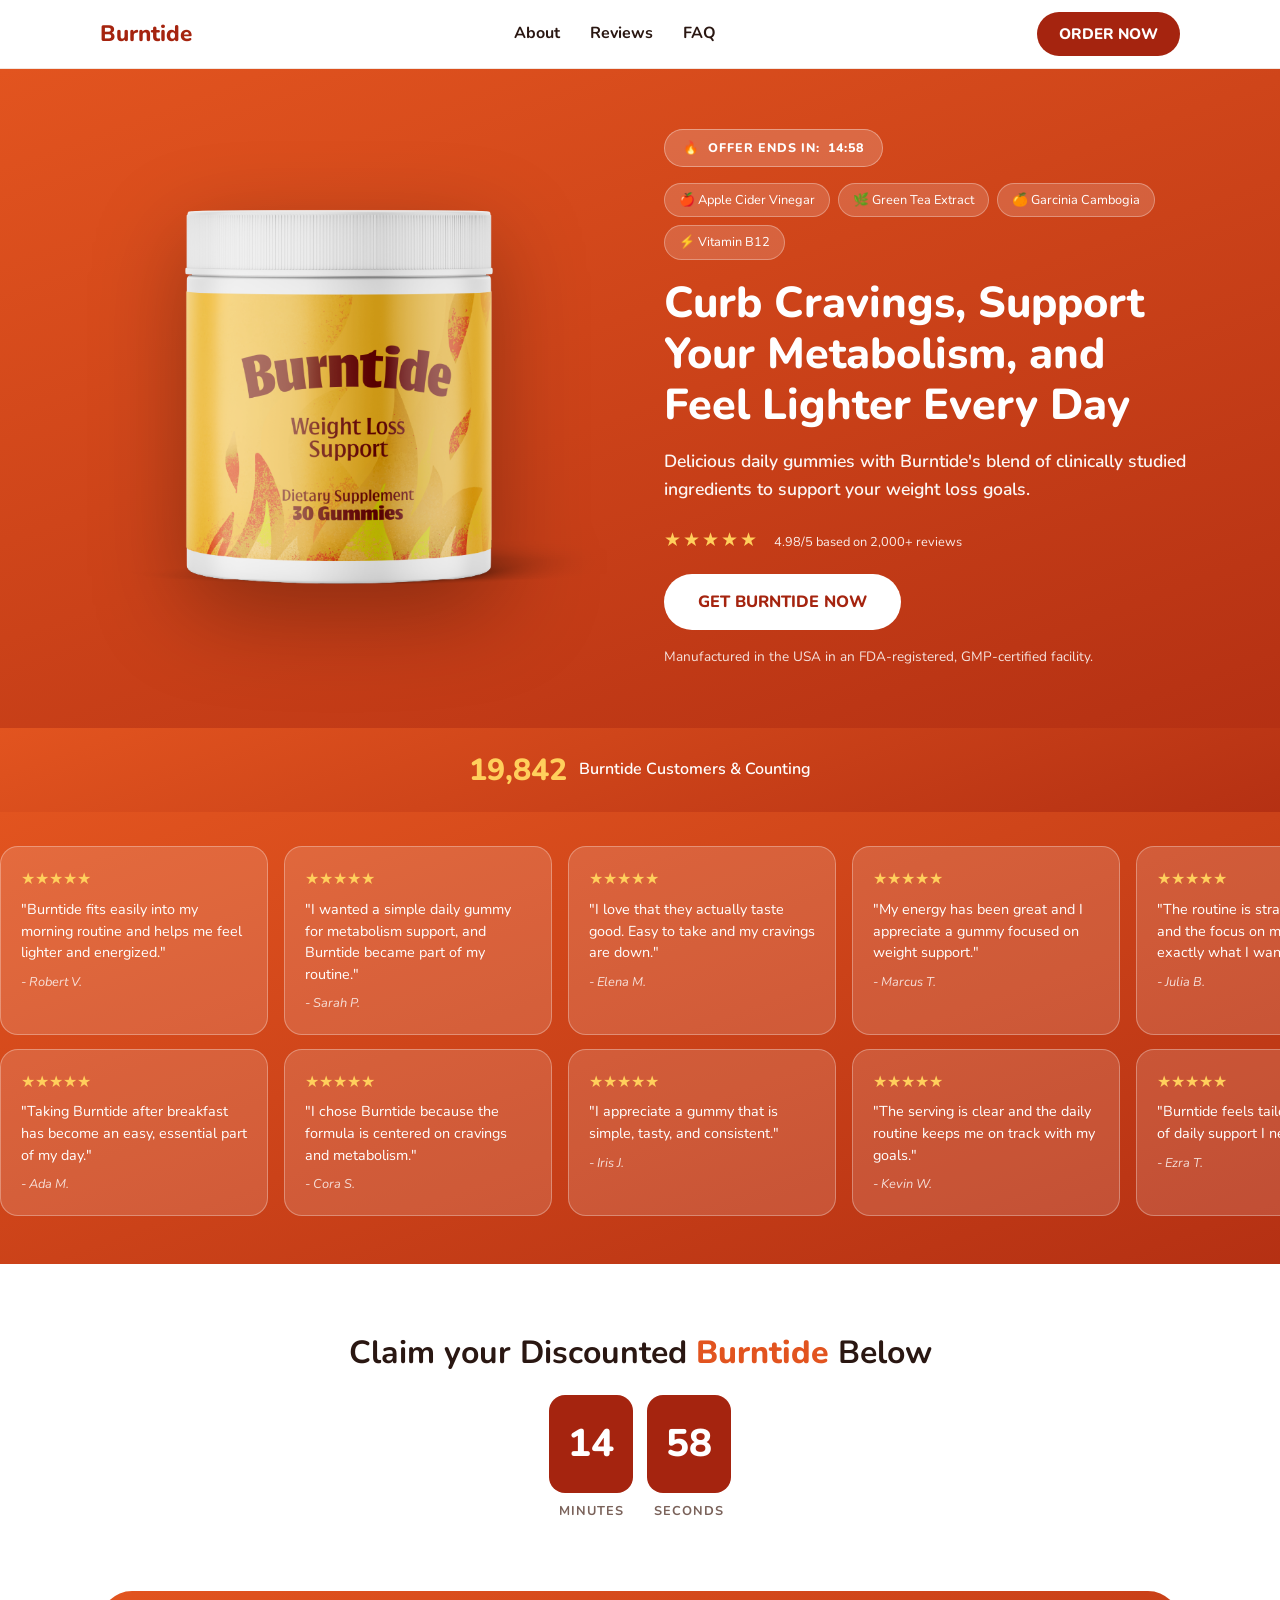
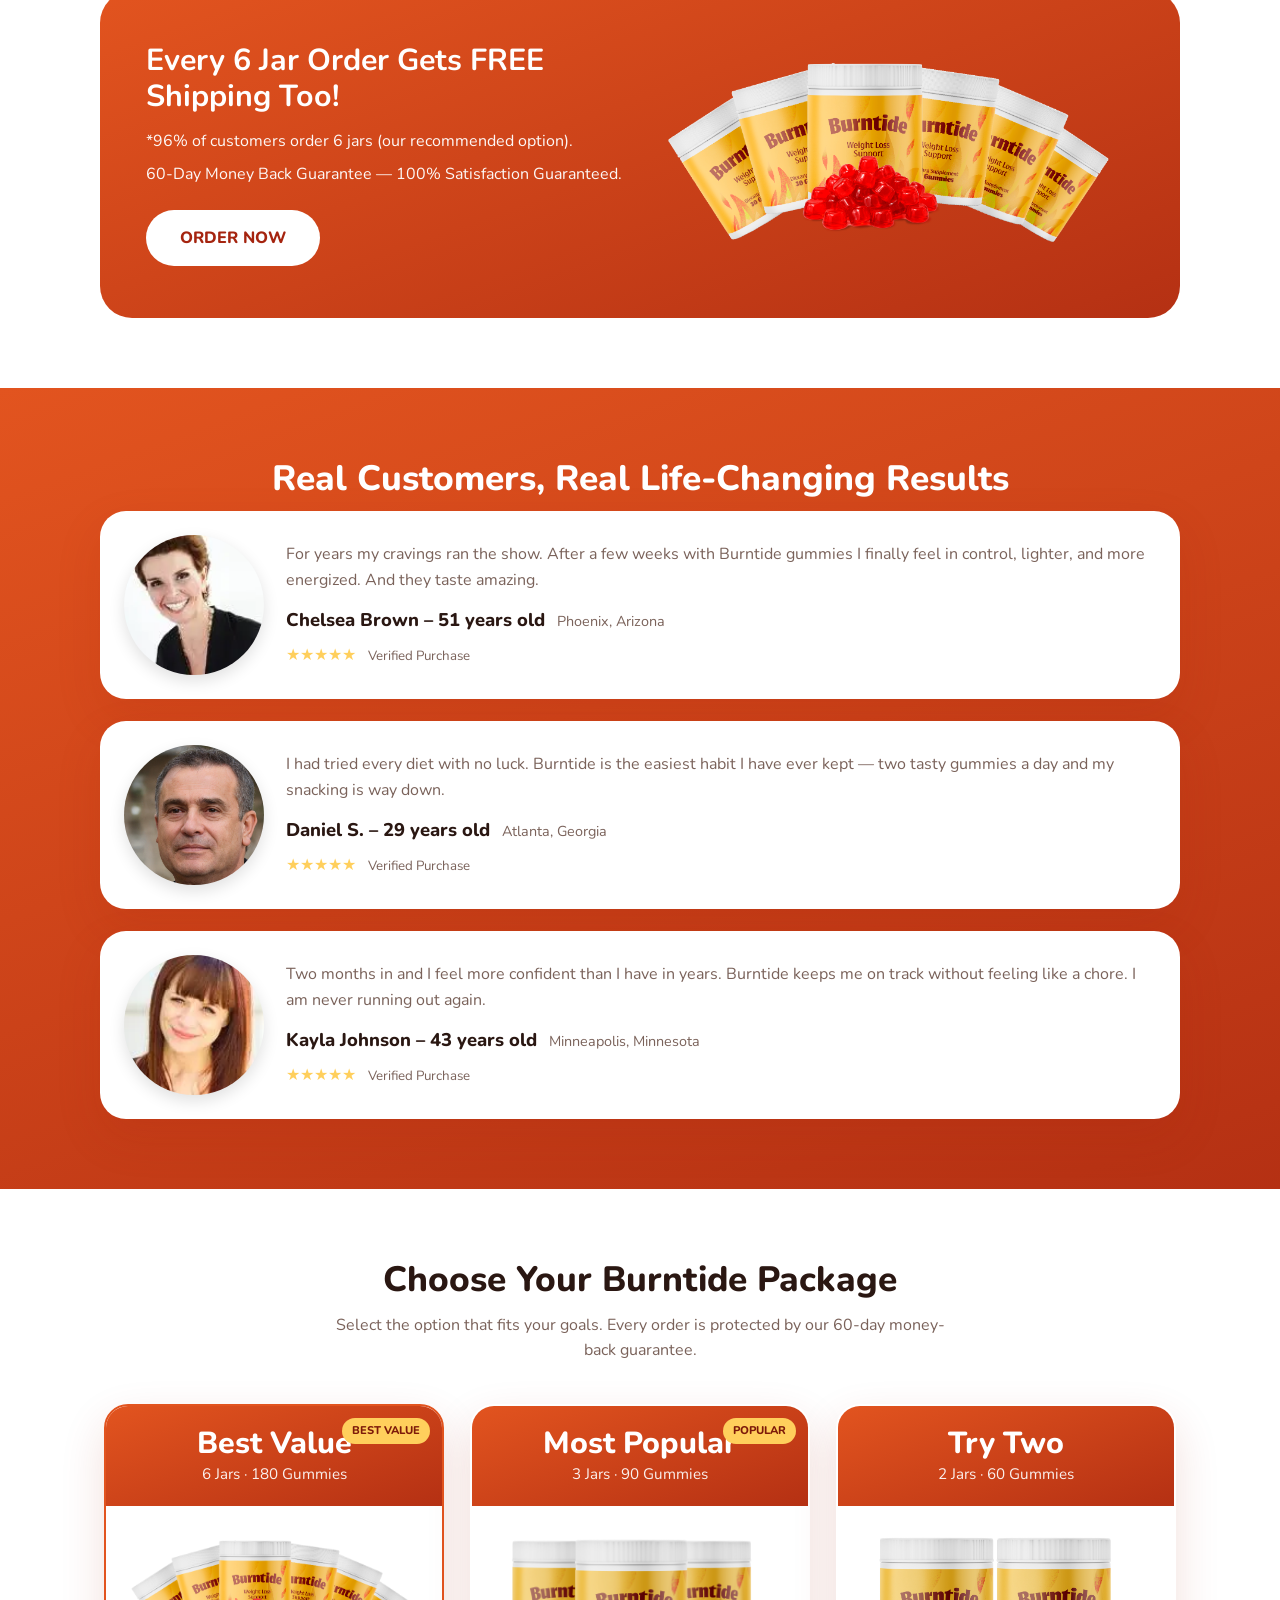
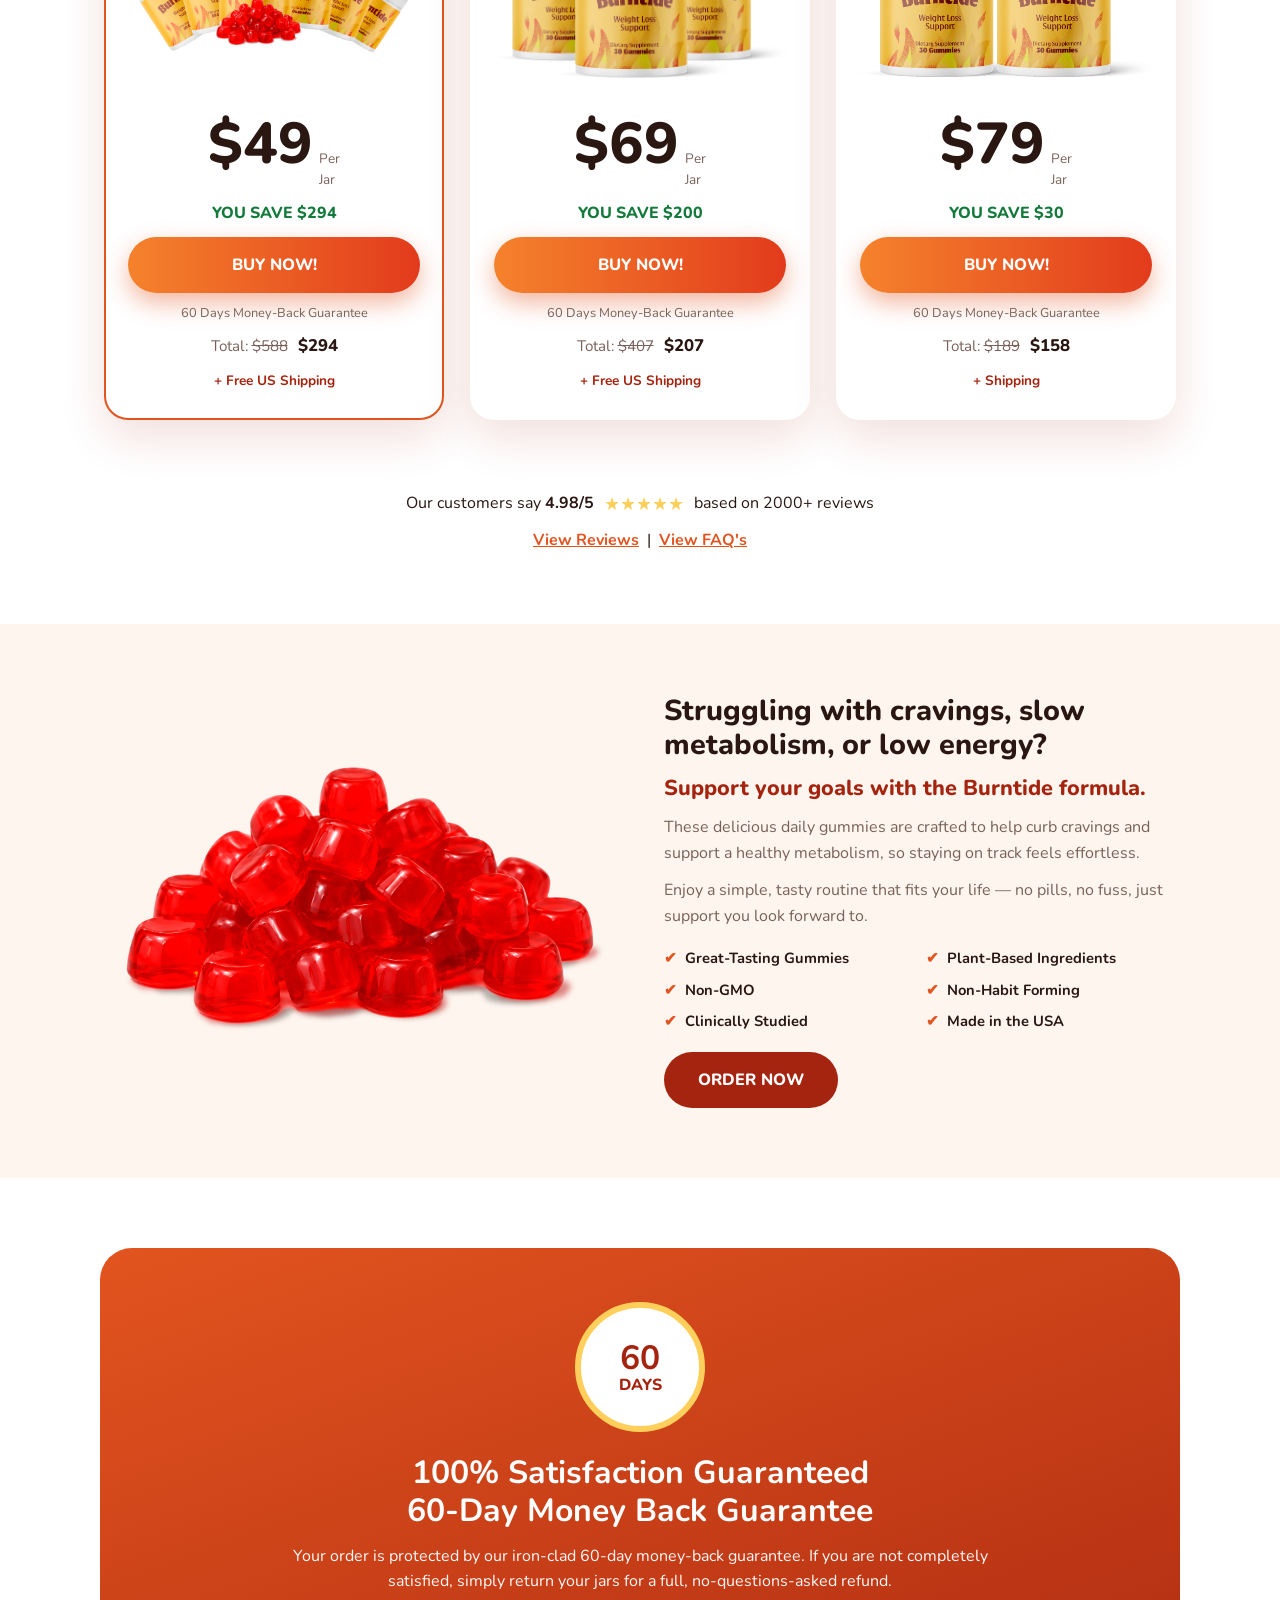
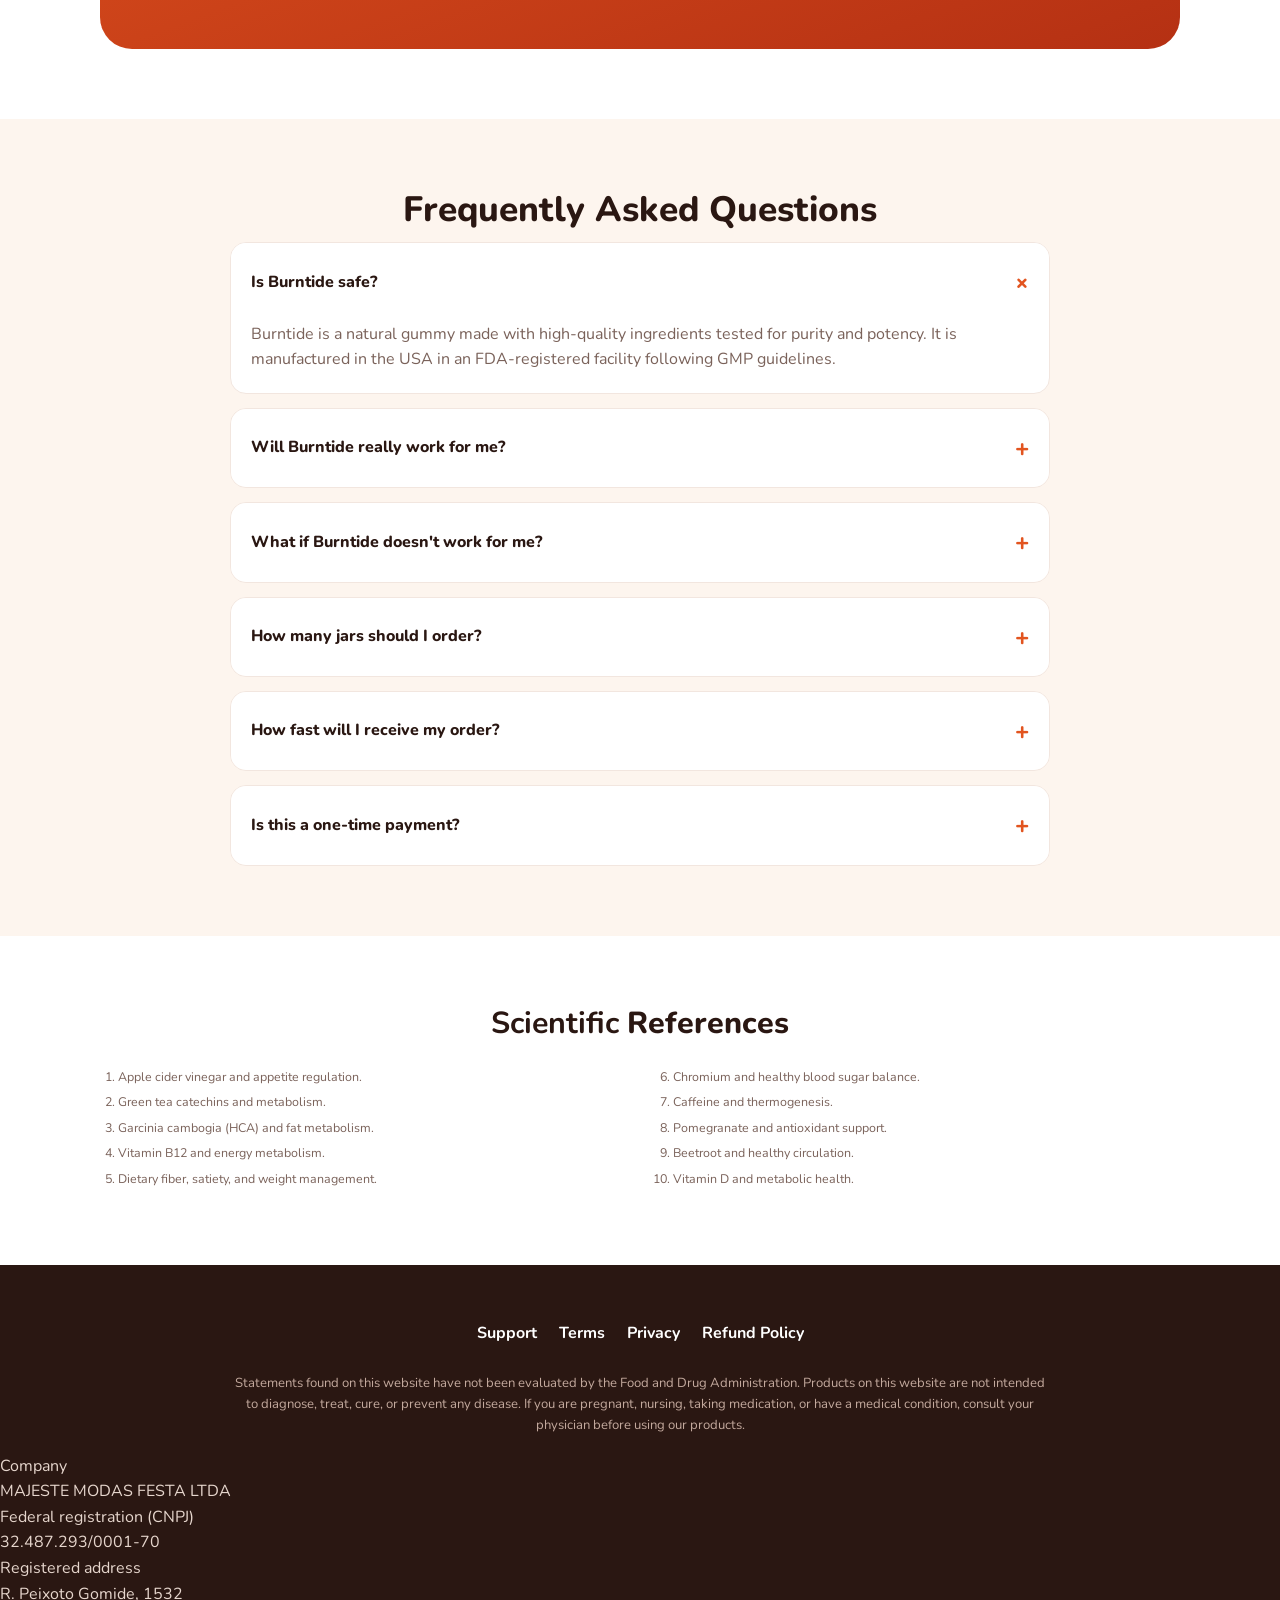
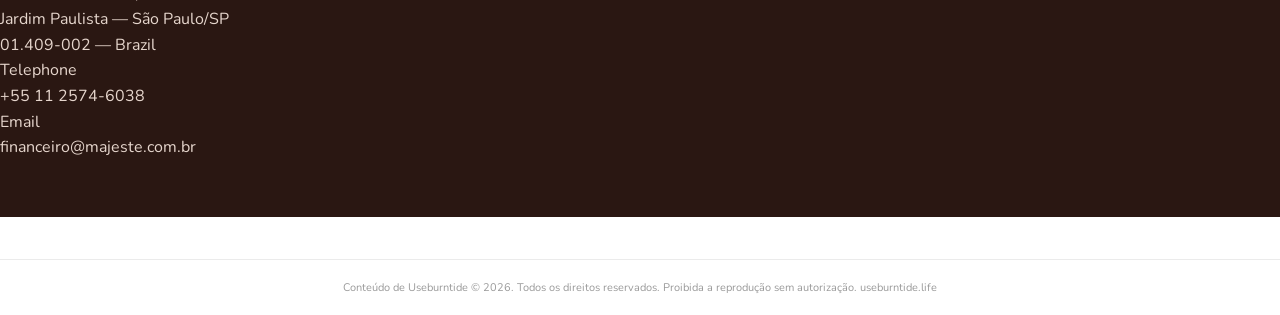
==== commit 7f7a080b: "Update index.html" ====
--- a/getburn/index.html
+++ b/getburn/index.html
@@ -361,6 +361,21 @@
     <span id="disclaimer"></span>
     <script src="https://display.buygoods.com/v1/disclaimer?id=disclaimer&account_id=12772"></script>
   </div>
+  <div class="contact-grid">
+      <div class="contact-info">
+        <dl>
+          <dt>Company</dt>
+          <dd>MAJESTE MODAS FESTA LTDA</dd>
+          <dt>Federal registration (CNPJ)</dt>
+          <dd>32.487.293/0001-70</dd>
+          <dt>Registered address</dt>
+          <dd>R. Peixoto Gomide, 1532<br>Jardim Paulista — São Paulo/SP<br>01.409-002 — Brazil</dd>
+          <dt>Telephone</dt>
+          <dd><a href="tel:+551125746038">+55 11 2574-6038</a></dd>
+          <dt>Email</dt>
+          <dd><a href="mailto:financeiro@majeste.com.br">financeiro@majeste.com.br</a></dd>
+        </dl>
+      </div>
 </section>
 <!-- ====== Fim Footer ====== -->
 
@@ -369,4 +384,4 @@
 </body>
 </html>
 
-<!-- 5c1f64845aa7352f9dda2250 -->+<!-- 5c1f64845aa7352f9dda2250 -->
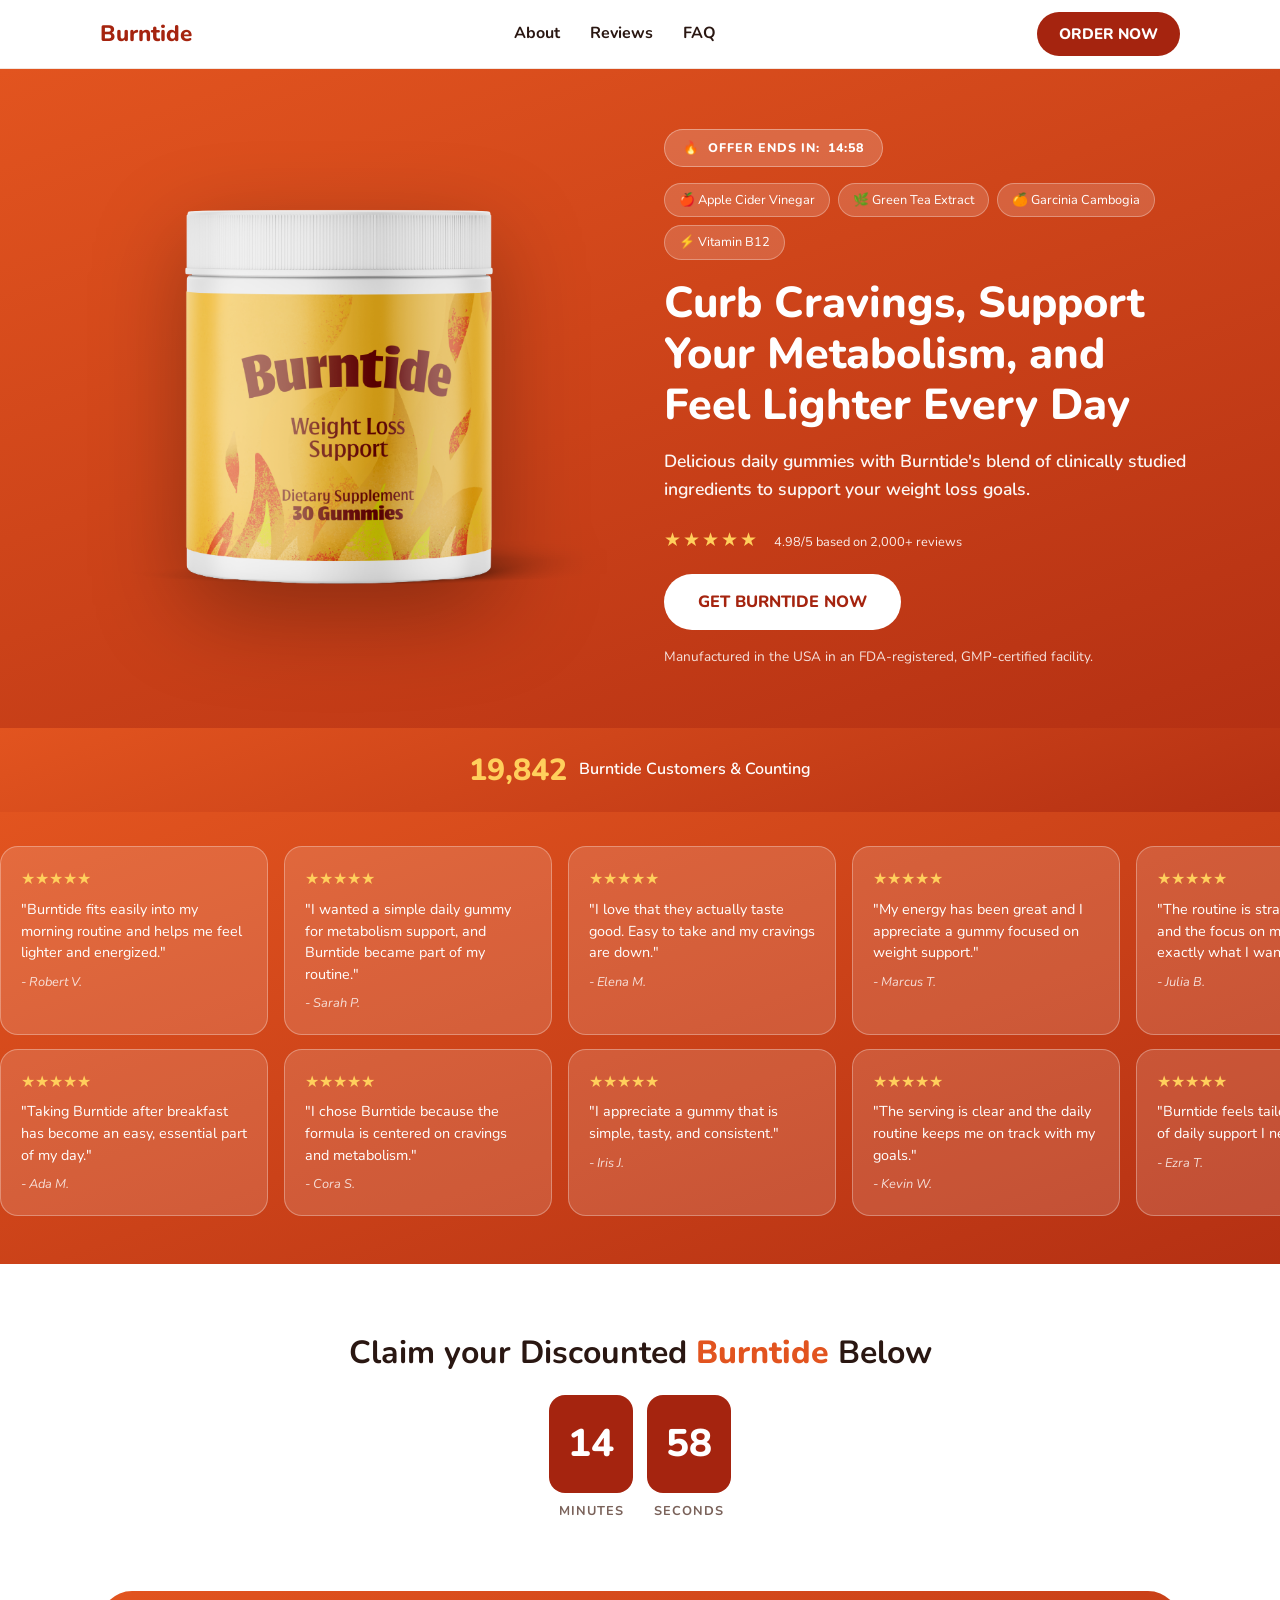
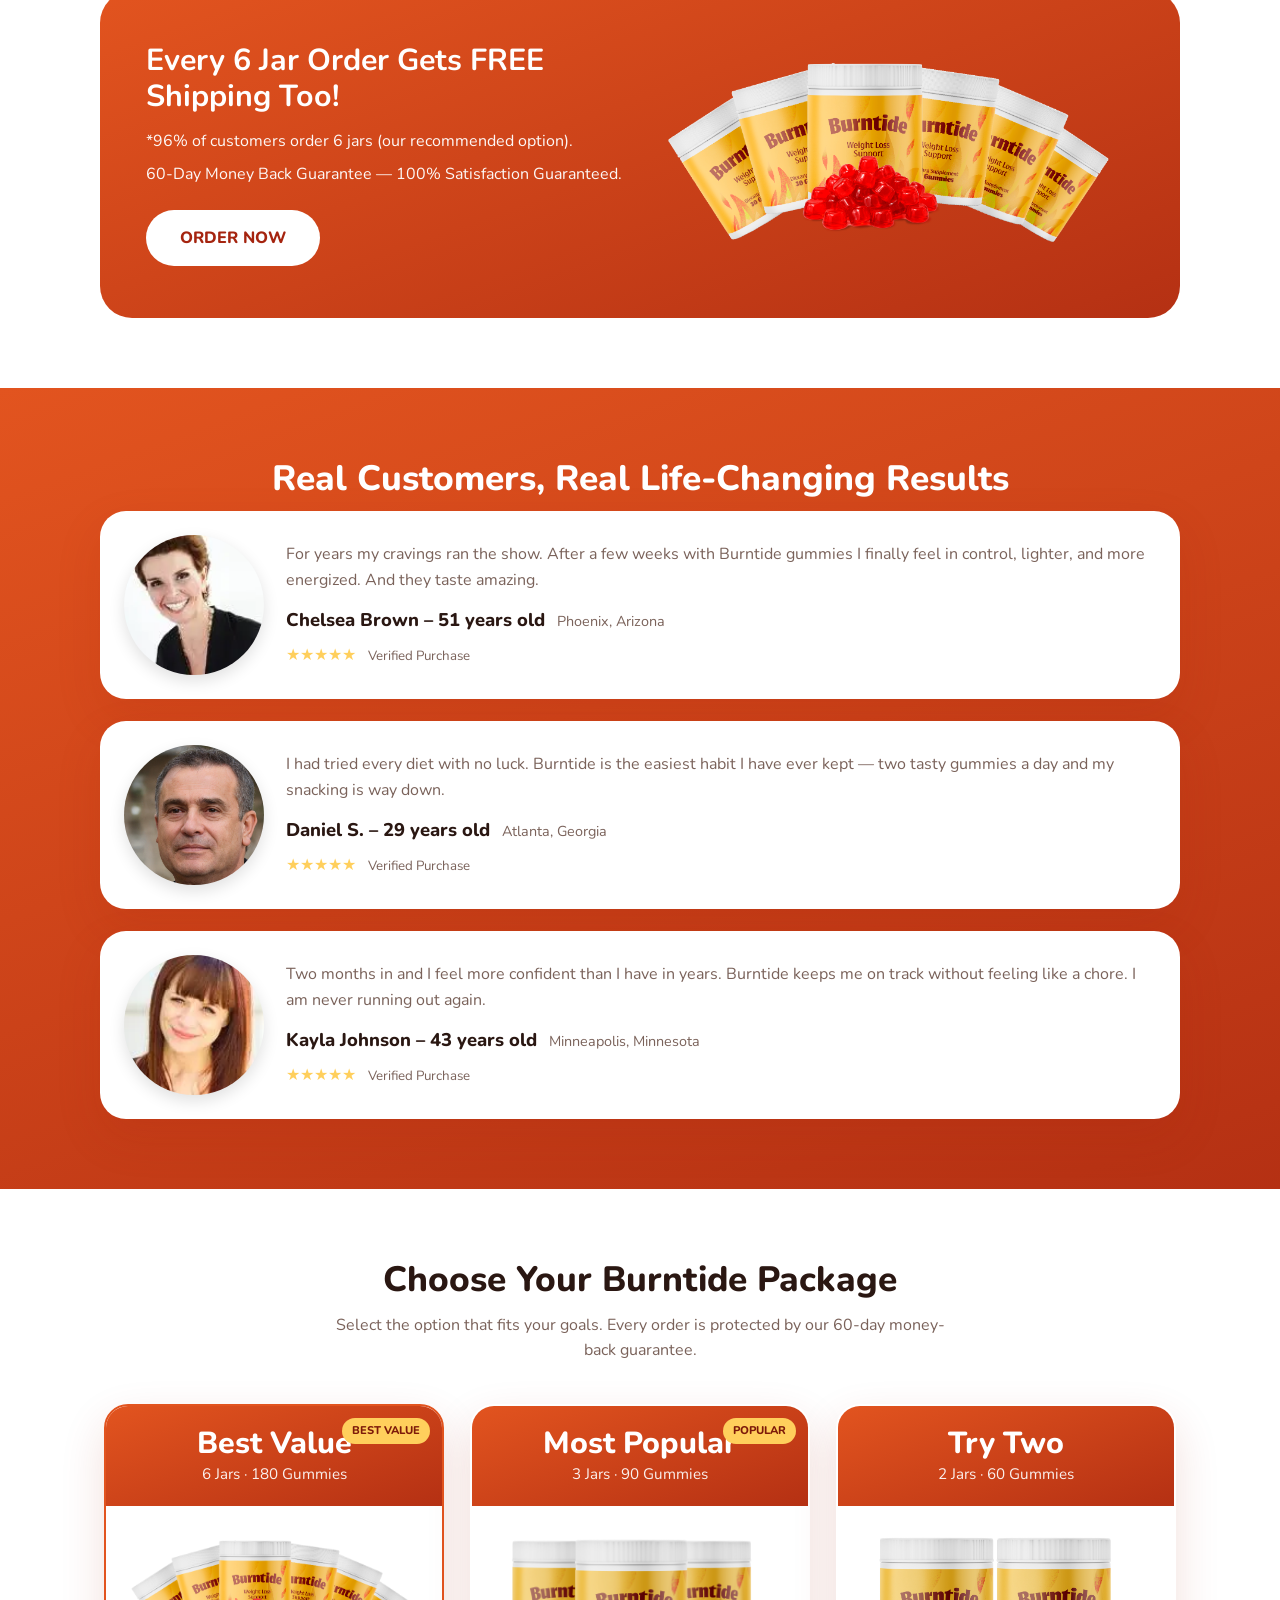
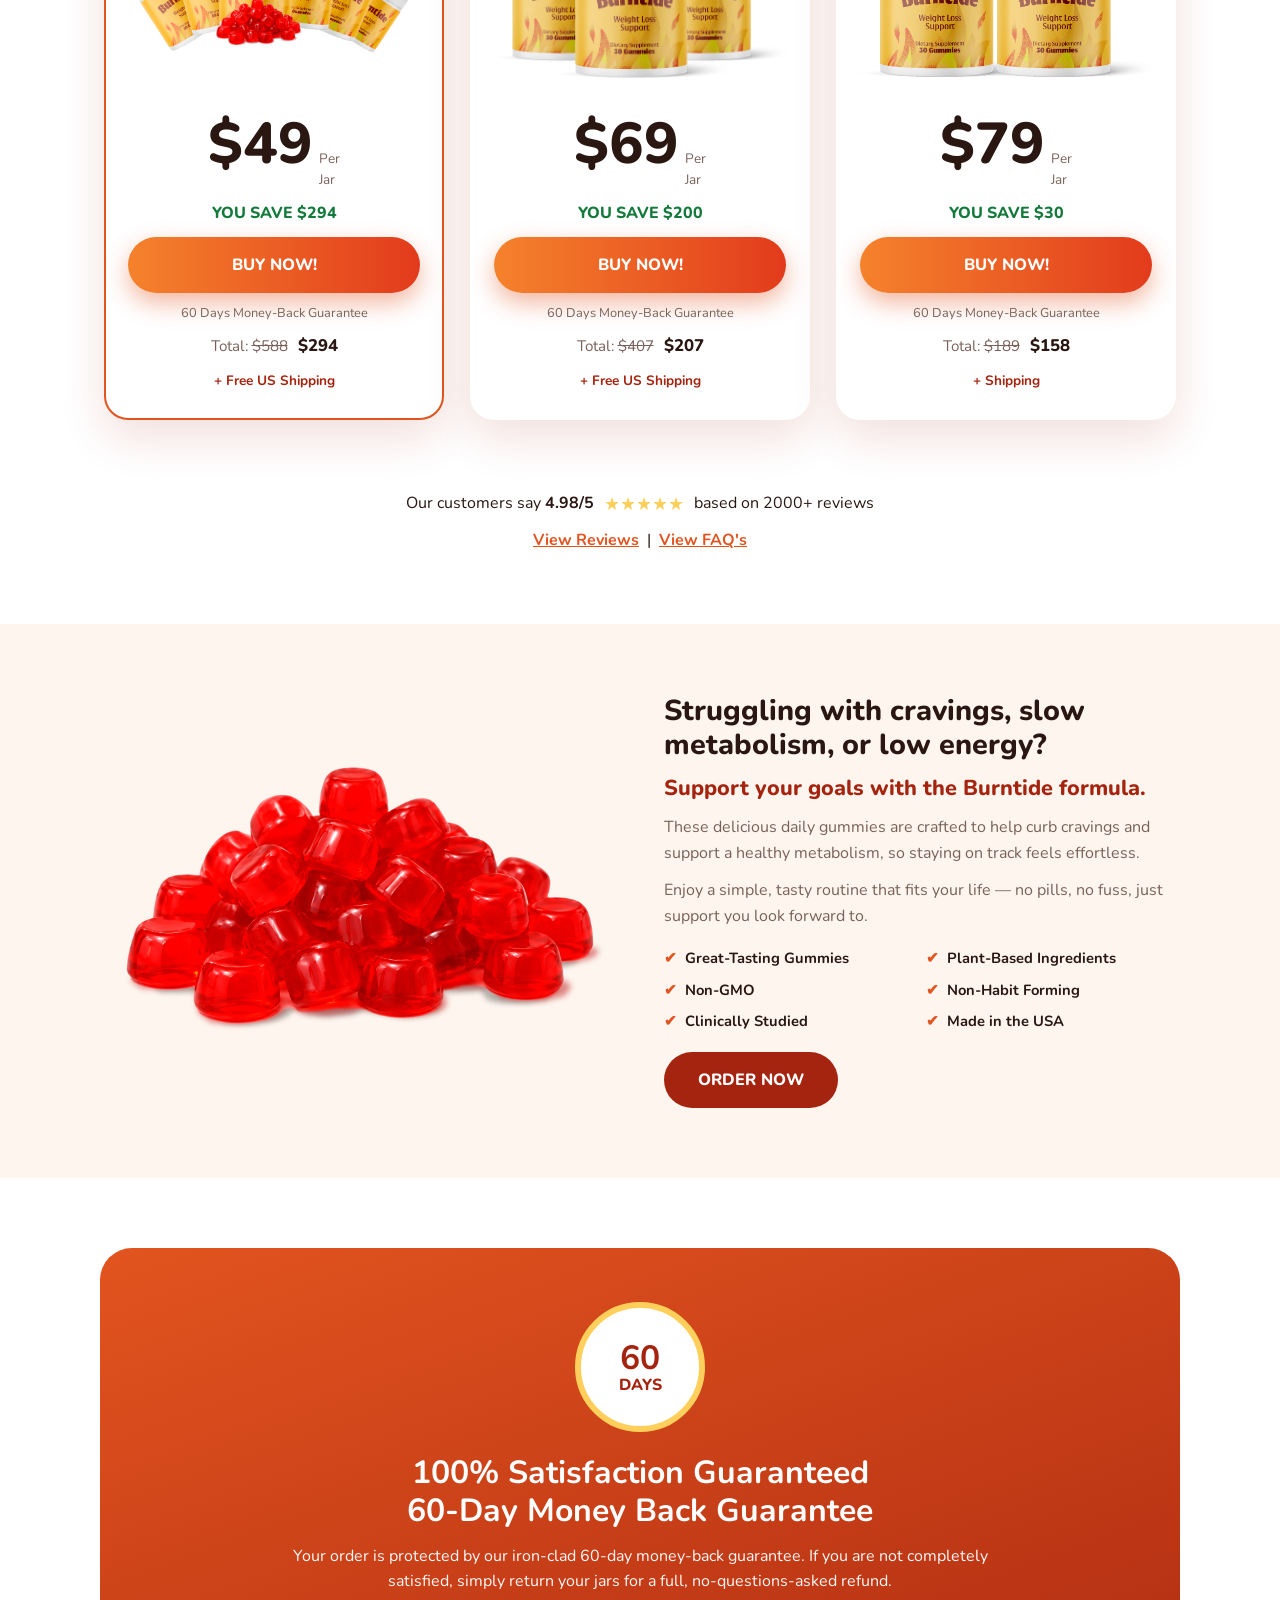
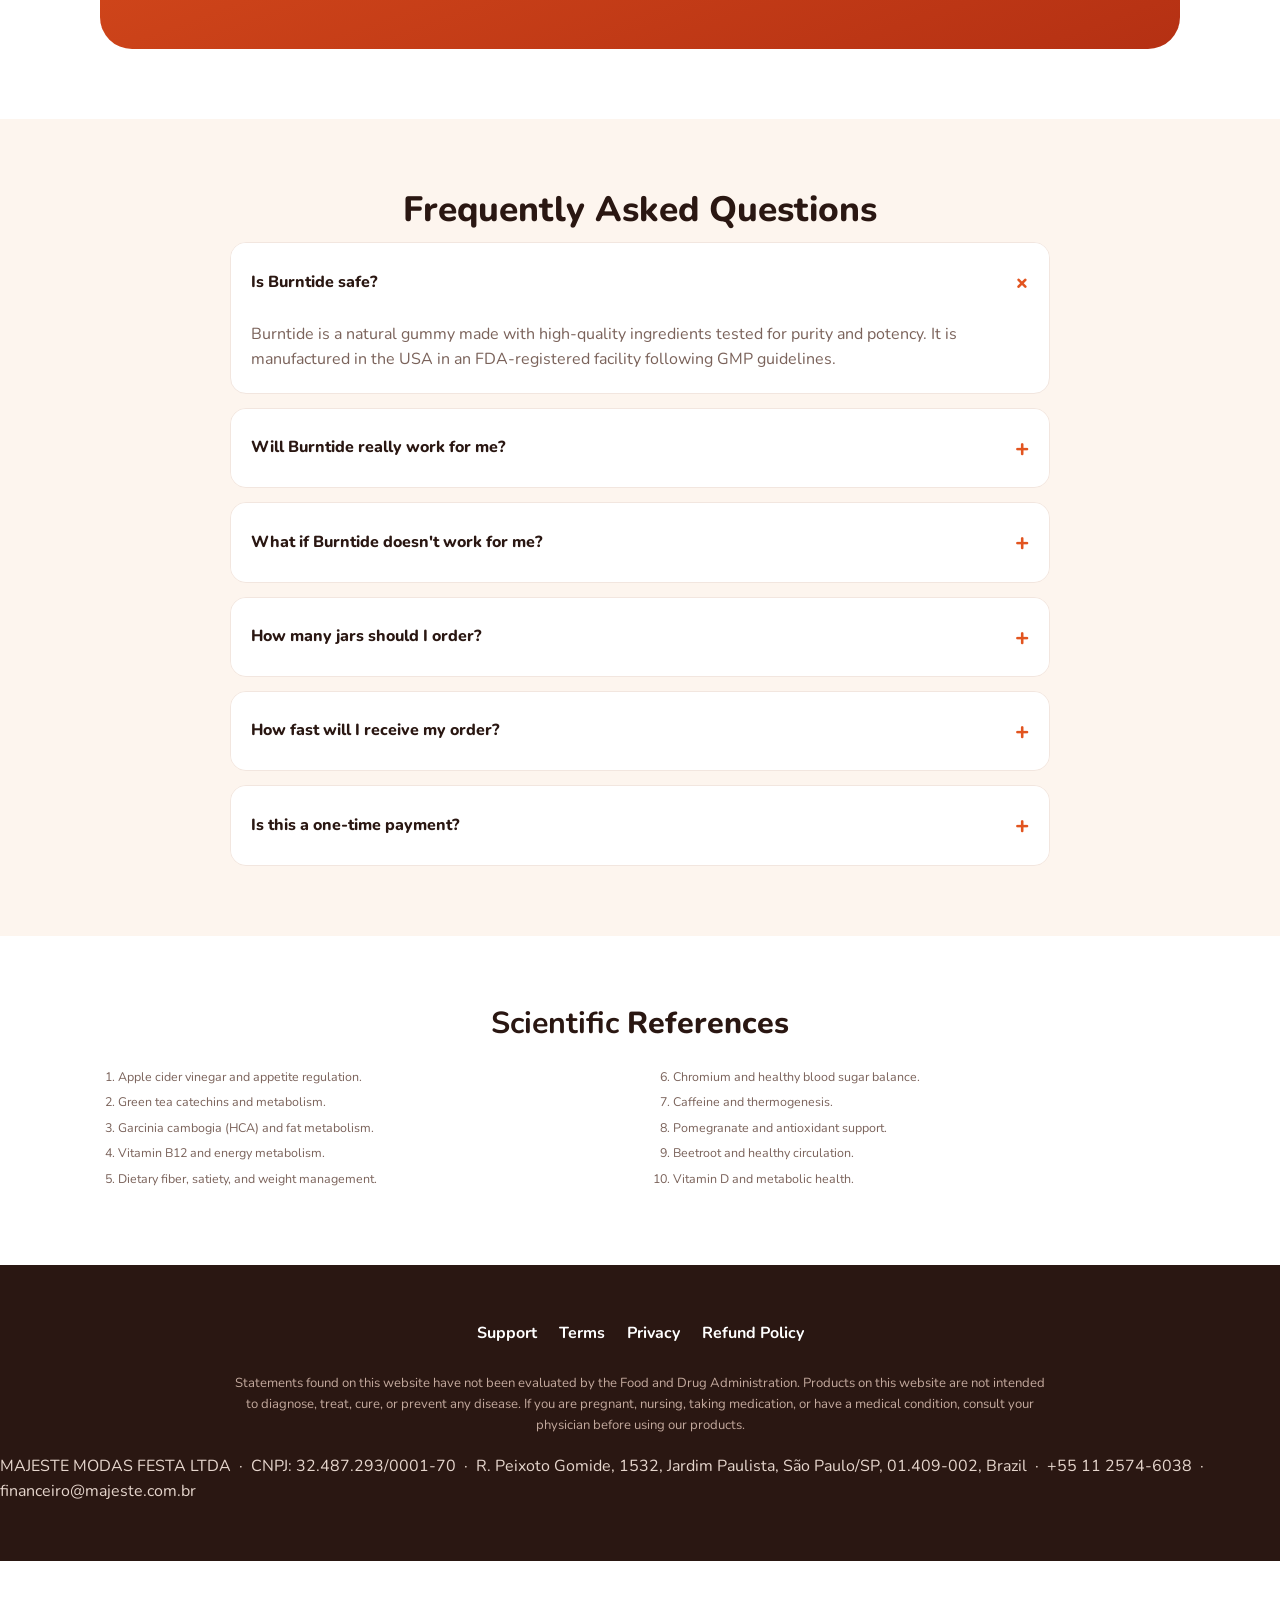
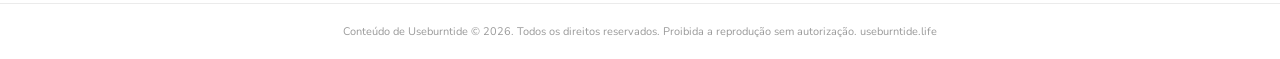
==== commit 7b739875: "Update index.html" ====
--- a/getburn/index.html
+++ b/getburn/index.html
@@ -362,20 +362,10 @@
     <script src="https://display.buygoods.com/v1/disclaimer?id=disclaimer&account_id=12772"></script>
   </div>
   <div class="contact-grid">
-      <div class="contact-info">
-        <dl>
-          <dt>Company</dt>
-          <dd>MAJESTE MODAS FESTA LTDA</dd>
-          <dt>Federal registration (CNPJ)</dt>
-          <dd>32.487.293/0001-70</dd>
-          <dt>Registered address</dt>
-          <dd>R. Peixoto Gomide, 1532<br>Jardim Paulista — São Paulo/SP<br>01.409-002 — Brazil</dd>
-          <dt>Telephone</dt>
-          <dd><a href="tel:+551125746038">+55 11 2574-6038</a></dd>
-          <dt>Email</dt>
-          <dd><a href="mailto:financeiro@majeste.com.br">financeiro@majeste.com.br</a></dd>
-        </dl>
-      </div>
+    <p class="contact-inline">
+      MAJESTE MODAS FESTA LTDA &nbsp;·&nbsp; CNPJ: 32.487.293/0001-70 &nbsp;·&nbsp; R. Peixoto Gomide, 1532, Jardim Paulista, São Paulo/SP, 01.409-002, Brazil &nbsp;·&nbsp; <a href="tel:+551125746038">+55 11 2574-6038</a> &nbsp;·&nbsp; <a href="mailto:financeiro@majeste.com.br">financeiro@majeste.com.br</a>
+    </p>
+  </div>
 </section>
 <!-- ====== Fim Footer ====== -->
 
